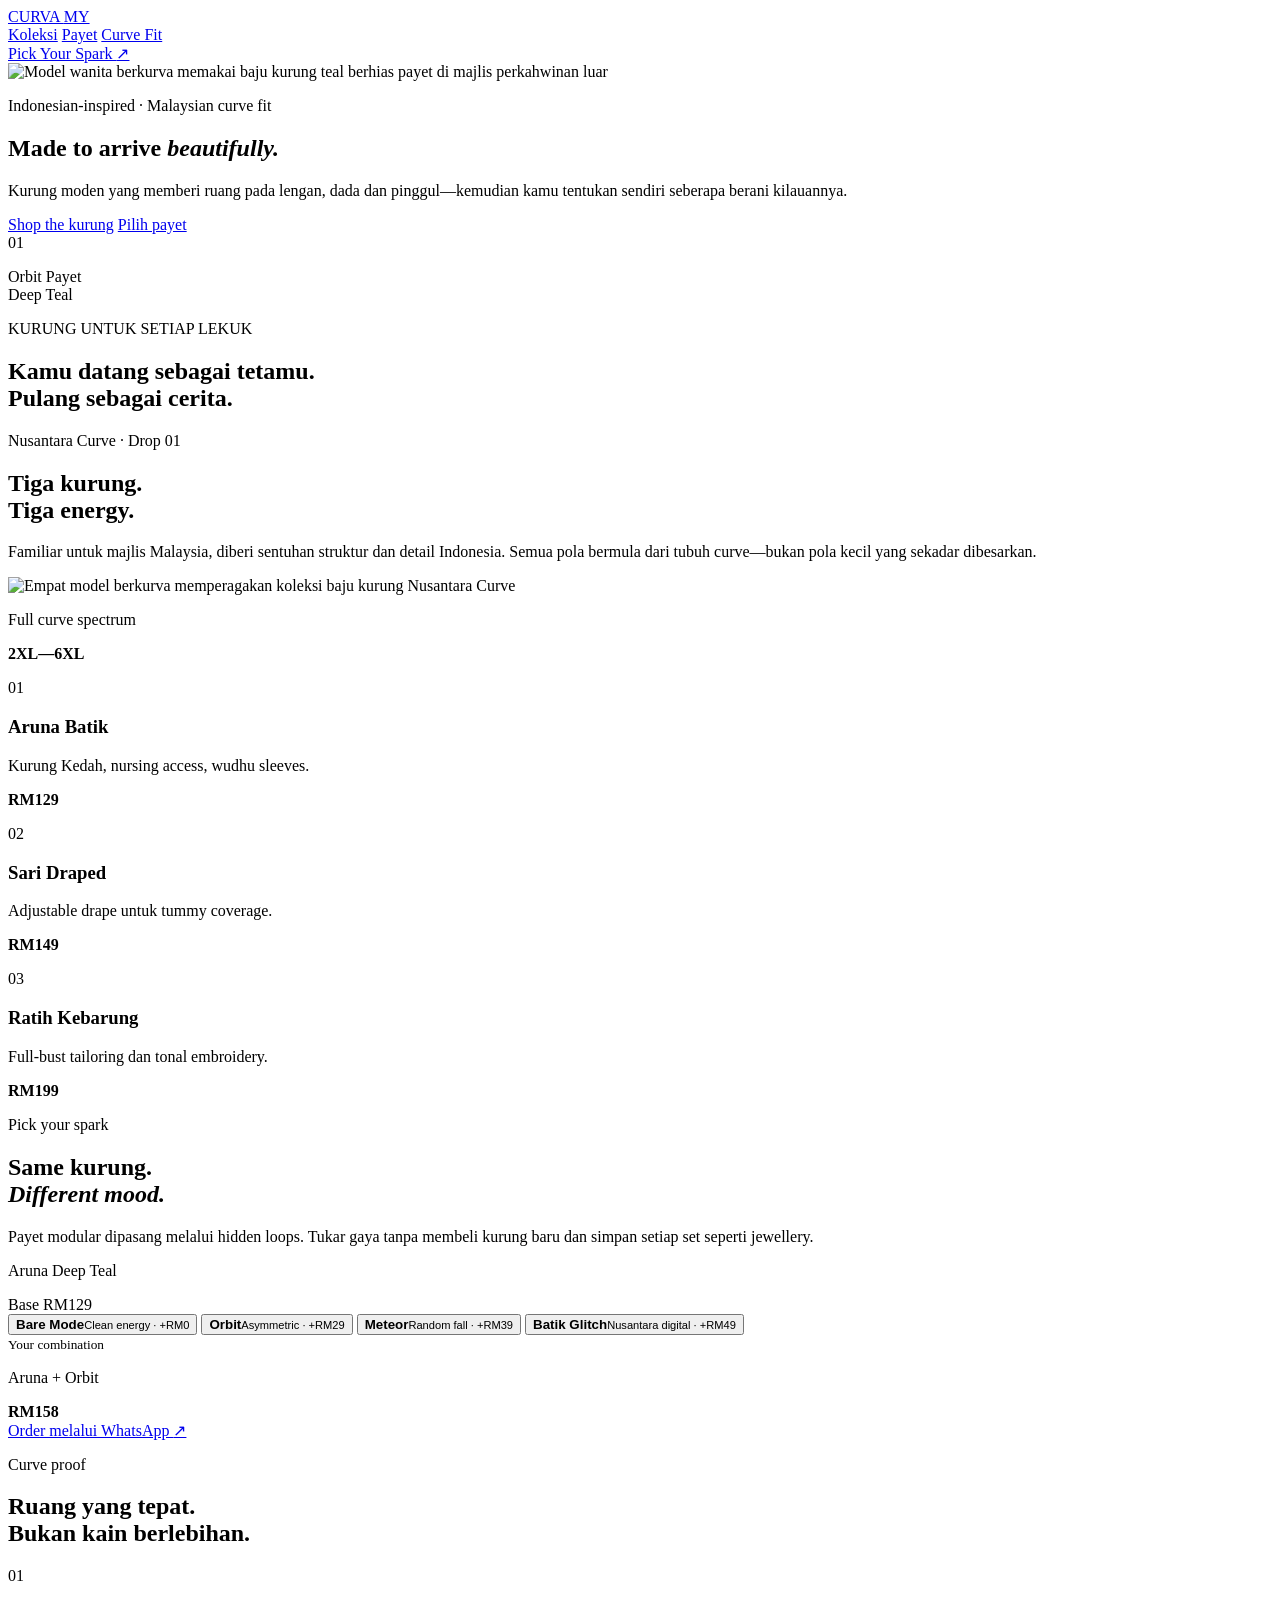
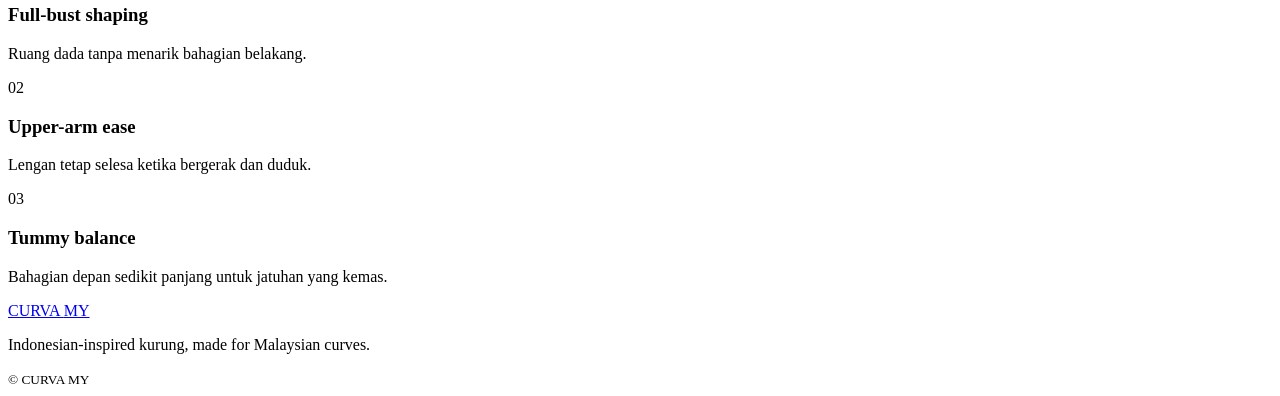
==== index.html @ 9d549b07 "Initialize CURVA MY storefront" ====
<!doctype html>
<html lang="ms">
  <head>
    <meta charset="UTF-8" />
    <meta name="viewport" content="width=device-width, initial-scale=1.0" />
    <meta
      name="description"
      content="CURVA MY — Indonesian-inspired baju kurung, direka khas untuk wanita berkurva Malaysia."
    />
    <title>CURVA MY — Kurung untuk setiap lekuk</title>
    <link rel="preconnect" href="https://fonts.googleapis.com" />
    <link rel="preconnect" href="https://fonts.gstatic.com" crossorigin />
    <link
      href="https://fonts.googleapis.com/css2?family=DM+Sans:wght@400;500;600;700&family=Manrope:wght@500;600;700;800&display=swap"
      rel="stylesheet"
    />
    <link rel="stylesheet" href="styles.css" />
  </head>
  <body>
    <header class="site-header">
      <a class="wordmark" href="#top" aria-label="CURVA MY home">CURVA <span>MY</span></a>
      <nav aria-label="Main navigation">
        <a href="#collection">Koleksi</a>
        <a href="#spark">Payet</a>
        <a href="#fit">Curve Fit</a>
      </nav>
      <a class="bag-link" href="#spark">Pick Your Spark <span aria-hidden="true">↗</span></a>
    </header>

    <main id="top">
      <section class="hero" aria-labelledby="hero-title">
        <img
          class="hero-image"
          src="assets/curva-wedding-hero.png"
          alt="Model wanita berkurva memakai baju kurung teal berhias payet di majlis perkahwinan luar"
        />
        <div class="hero-shade"></div>
        <div class="hero-copy">
          <p class="eyebrow">Indonesian-inspired · Malaysian curve fit</p>
          <h1 id="hero-title">Made to arrive <em>beautifully.</em></h1>
          <p class="hero-text">
            Kurung moden yang memberi ruang pada lengan, dada dan pinggul—kemudian kamu tentukan sendiri
            seberapa berani kilauannya.
          </p>
          <div class="hero-actions">
            <a class="button button-primary" href="#collection">Shop the kurung</a>
            <a class="button button-ghost" href="#spark">Pilih payet</a>
          </div>
        </div>
        <div class="hero-note" aria-hidden="true">
          <span>01</span>
          <p>Orbit Payet<br />Deep Teal</p>
        </div>
      </section>

      <section class="manifesto" aria-label="Brand statement">
        <p>KURUNG UNTUK SETIAP LEKUK</p>
        <h2>Kamu datang sebagai tetamu.<br /><span>Pulang sebagai cerita.</span></h2>
      </section>

      <section class="collection section" id="collection" aria-labelledby="collection-title">
        <div class="section-heading">
          <div>
            <p class="eyebrow dark">Nusantara Curve · Drop 01</p>
            <h2 id="collection-title">Tiga kurung.<br />Tiga energy.</h2>
          </div>
          <p>
            Familiar untuk majlis Malaysia, diberi sentuhan struktur dan detail Indonesia. Semua pola bermula
            dari tubuh curve—bukan pola kecil yang sekadar dibesarkan.
          </p>
        </div>

        <div class="product-stage">
          <img
            src="assets/nusantara-curve-lineup.png"
            alt="Empat model berkurva memperagakan koleksi baju kurung Nusantara Curve"
          />
          <div class="product-caption">
            <p>Full curve spectrum</p>
            <strong>2XL—6XL</strong>
          </div>
        </div>

        <div class="product-grid">
          <article>
            <p class="product-number">01</p>
            <h3>Aruna Batik</h3>
            <p>Kurung Kedah, nursing access, wudhu sleeves.</p>
            <strong>RM129</strong>
          </article>
          <article>
            <p class="product-number">02</p>
            <h3>Sari Draped</h3>
            <p>Adjustable drape untuk tummy coverage.</p>
            <strong>RM149</strong>
          </article>
          <article>
            <p class="product-number">03</p>
            <h3>Ratih Kebarung</h3>
            <p>Full-bust tailoring dan tonal embroidery.</p>
            <strong>RM199</strong>
          </article>
        </div>
      </section>

      <section class="spark-section" id="spark" aria-labelledby="spark-title">
        <div class="spark-intro">
          <p class="eyebrow">Pick your spark</p>
          <h2 id="spark-title">Same kurung.<br /><em>Different mood.</em></h2>
          <p>
            Payet modular dipasang melalui hidden loops. Tukar gaya tanpa membeli kurung baru dan simpan setiap
            set seperti jewellery.
          </p>
        </div>

        <div class="spark-builder">
          <div class="builder-topline">
            <p>Aruna Deep Teal</p>
            <span>Base RM129</span>
          </div>
          <div class="spark-options" role="radiogroup" aria-label="Pilih variasi payet">
            <button class="spark-option" type="button" role="radio" aria-checked="false" data-name="Bare Mode" data-price="0">
              <span class="spark-swatch bare"></span>
              <span><strong>Bare Mode</strong><small>Clean energy · +RM0</small></span>
            </button>
            <button class="spark-option selected" type="button" role="radio" aria-checked="true" data-name="Orbit" data-price="29">
              <span class="spark-swatch orbit"></span>
              <span><strong>Orbit</strong><small>Asymmetric · +RM29</small></span>
            </button>
            <button class="spark-option" type="button" role="radio" aria-checked="false" data-name="Meteor" data-price="39">
              <span class="spark-swatch meteor"></span>
              <span><strong>Meteor</strong><small>Random fall · +RM39</small></span>
            </button>
            <button class="spark-option" type="button" role="radio" aria-checked="false" data-name="Batik Glitch" data-price="49">
              <span class="spark-swatch glitch"></span>
              <span><strong>Batik Glitch</strong><small>Nusantara digital · +RM49</small></span>
            </button>
          </div>
          <div class="builder-total" aria-live="polite">
            <div>
              <small>Your combination</small>
              <p>Aruna + <span id="selected-spark">Orbit</span></p>
            </div>
            <strong id="total-price">RM158</strong>
          </div>
          <a class="button button-coral" id="whatsapp-order" href="#" target="_blank" rel="noreferrer">
            Order melalui WhatsApp <span aria-hidden="true">↗</span>
          </a>
        </div>
      </section>

      <section class="fit-section section" id="fit" aria-labelledby="fit-title">
        <div class="fit-copy">
          <p class="eyebrow dark">Curve proof</p>
          <h2 id="fit-title">Ruang yang tepat.<br />Bukan kain berlebihan.</h2>
        </div>
        <div class="fit-points">
          <article><span>01</span><h3>Full-bust shaping</h3><p>Ruang dada tanpa menarik bahagian belakang.</p></article>
          <article><span>02</span><h3>Upper-arm ease</h3><p>Lengan tetap selesa ketika bergerak dan duduk.</p></article>
          <article><span>03</span><h3>Tummy balance</h3><p>Bahagian depan sedikit panjang untuk jatuhan yang kemas.</p></article>
        </div>
      </section>
    </main>

    <footer>
      <a class="wordmark footer-mark" href="#top">CURVA <span>MY</span></a>
      <p>Indonesian-inspired kurung, made for Malaysian curves.</p>
      <small>© <span id="year"></span> CURVA MY</small>
    </footer>

    <script src="script.js"></script>
  </body>
</html>
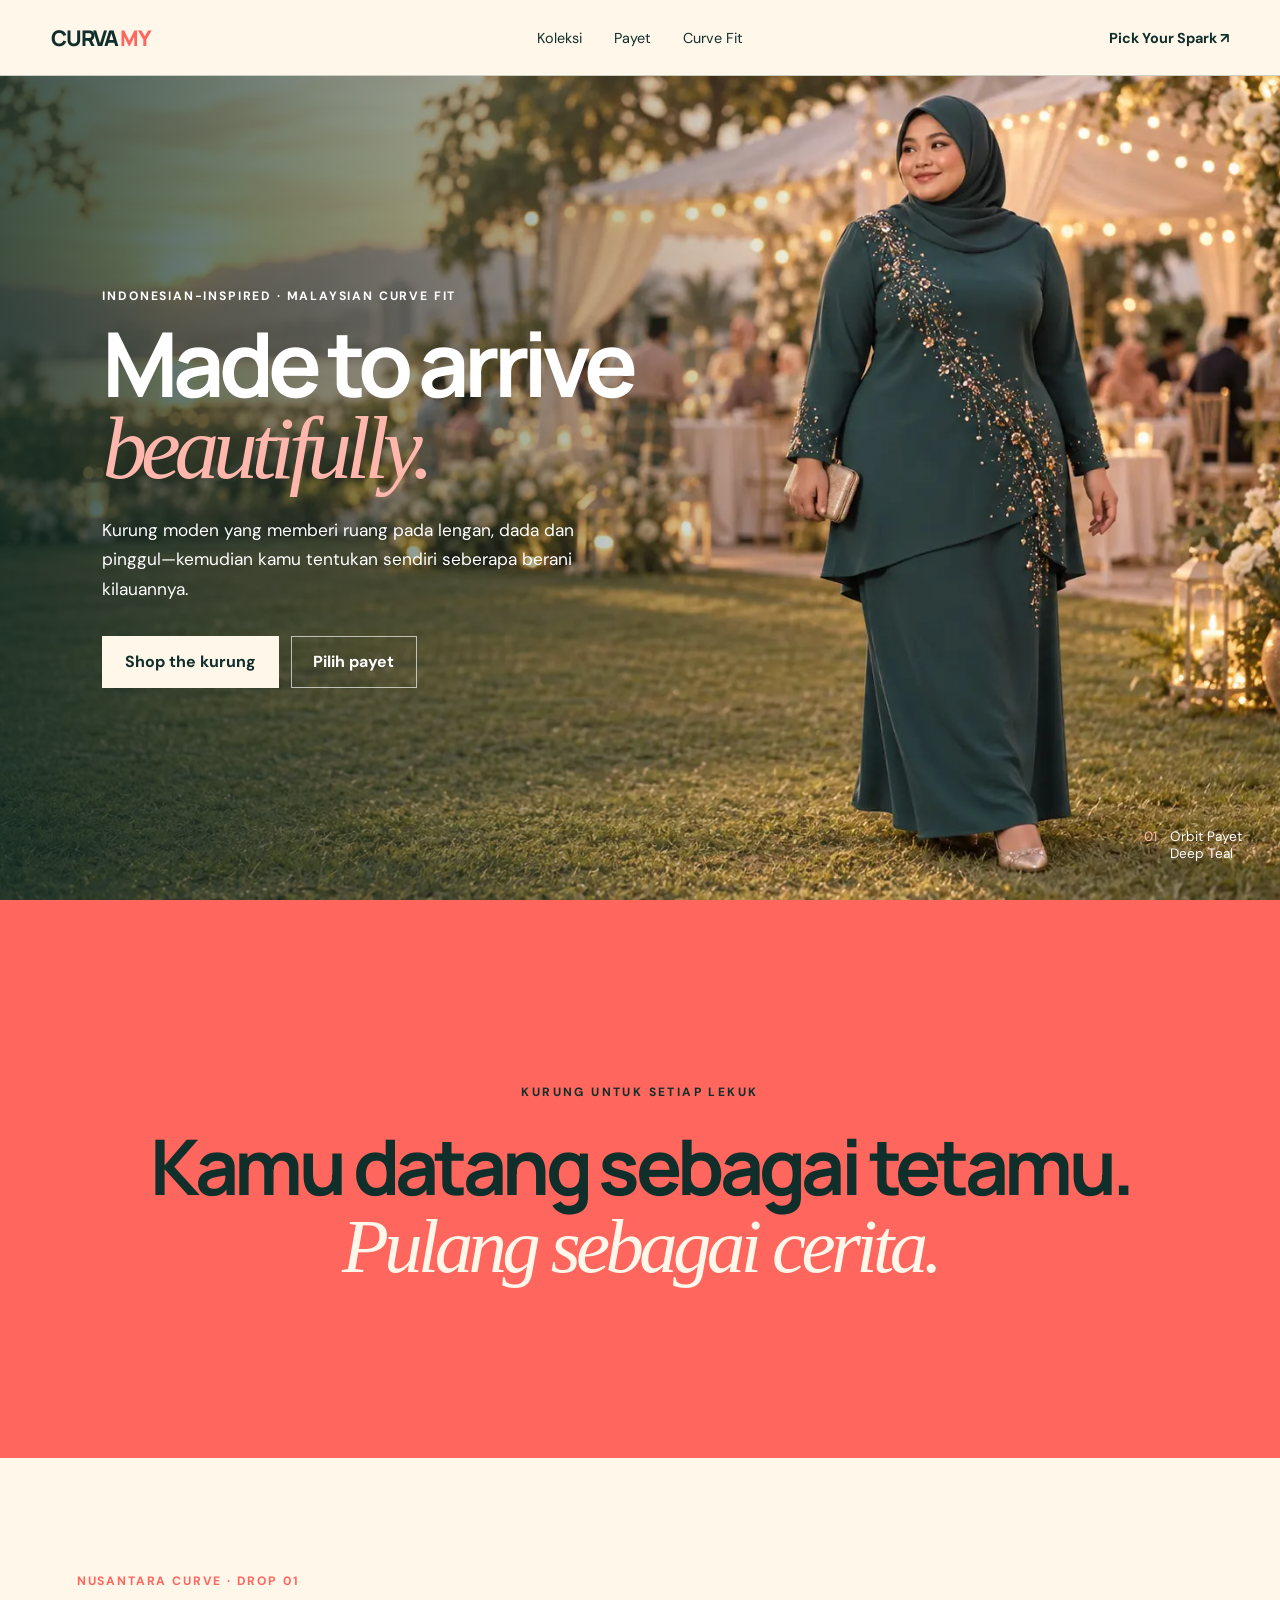
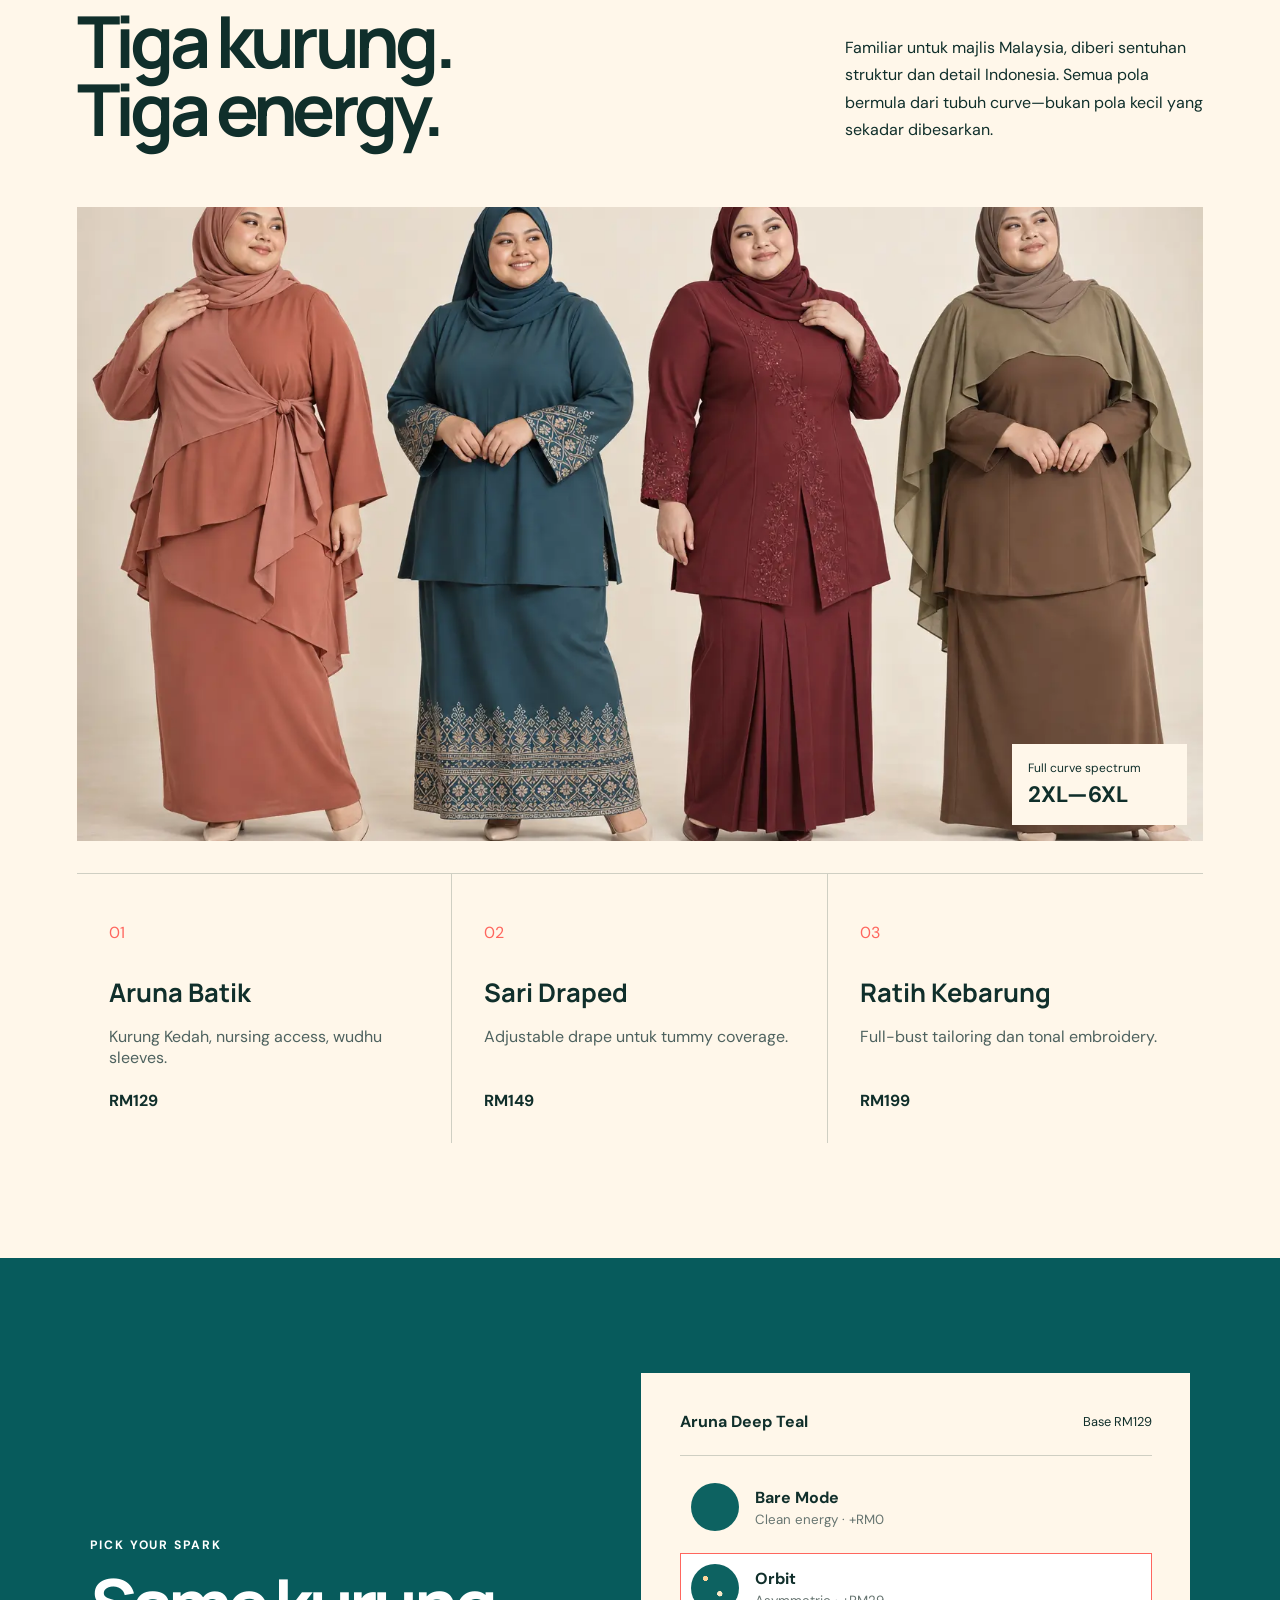
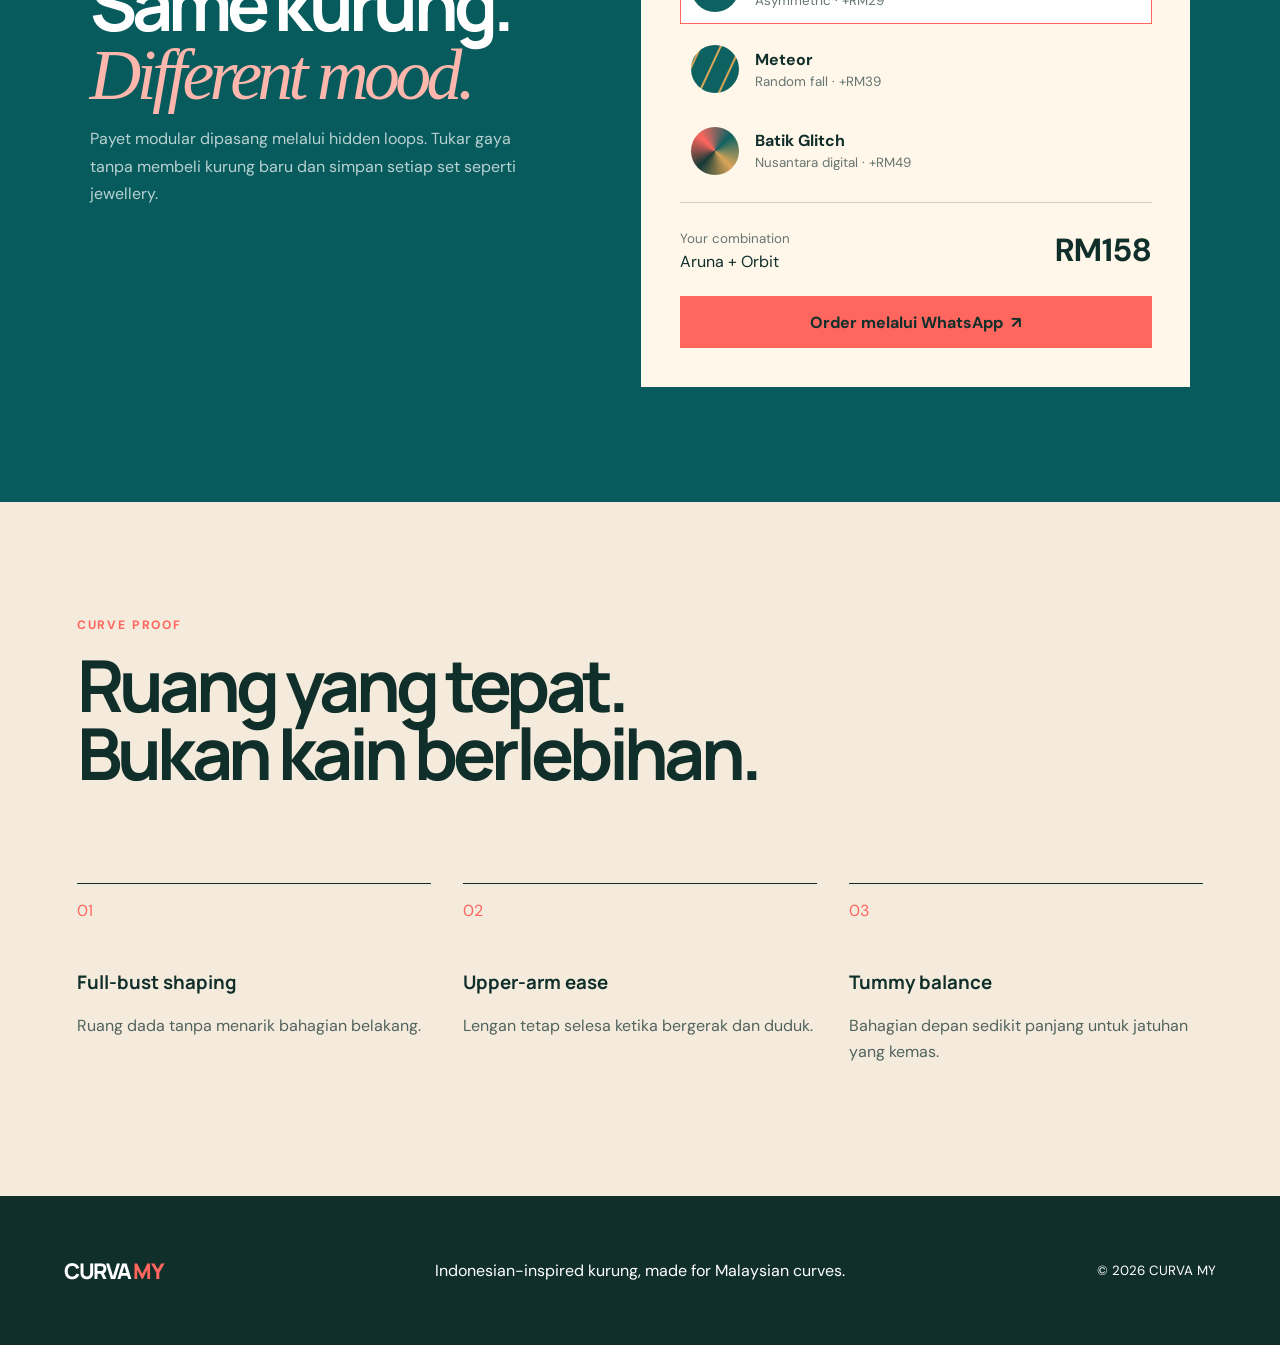
==== commit 7f33e7d0: "Publish CURVA MY wedding-inspired storefront" ====
--- a/index.html
+++ b/index.html
@@ -31,7 +31,7 @@
       <section class="hero" aria-labelledby="hero-title">
         <img
           class="hero-image"
-          src="assets/curva-wedding-hero.png"
+          src="assets/curva-wedding-hero.webp"
           alt="Model wanita berkurva memakai baju kurung teal berhias payet di majlis perkahwinan luar"
         />
         <div class="hero-shade"></div>
@@ -72,7 +72,7 @@
 
         <div class="product-stage">
           <img
-            src="assets/nusantara-curve-lineup.png"
+            src="assets/nusantara-curve-lineup.webp"
             alt="Empat model berkurva memperagakan koleksi baju kurung Nusantara Curve"
           />
           <div class="product-caption">
--- a/styles.css
+++ b/styles.css
@@ -0,0 +1,247 @@
+:root {
+  --ink: #102f2b;
+  --teal: #075b5c;
+  --coral: #ff665e;
+  --cream: #fff7ea;
+  --paper: #f5ebdc;
+  --gold: #d9a557;
+  --line: rgba(16, 47, 43, 0.2);
+}
+
+* { box-sizing: border-box; }
+html { scroll-behavior: smooth; }
+body {
+  margin: 0;
+  color: var(--ink);
+  background: var(--cream);
+  font-family: "DM Sans", sans-serif;
+  font-size: 16px;
+}
+a { color: inherit; text-decoration: none; }
+button { font: inherit; }
+
+.site-header {
+  height: 76px;
+  display: grid;
+  grid-template-columns: 1fr auto 1fr;
+  align-items: center;
+  padding: 0 4vw;
+  background: var(--cream);
+  border-bottom: 1px solid var(--line);
+  position: relative;
+  z-index: 10;
+}
+.wordmark {
+  font-family: "Manrope", sans-serif;
+  font-size: 1.35rem;
+  font-weight: 800;
+  letter-spacing: -0.06em;
+}
+.wordmark span { color: var(--coral); }
+nav { display: flex; gap: 2rem; font-size: .9rem; }
+nav a:hover { color: var(--coral); }
+.bag-link { justify-self: end; font-size: .9rem; font-weight: 700; }
+
+.hero {
+  min-height: calc(100svh - 76px);
+  position: relative;
+  display: grid;
+  align-items: center;
+  overflow: hidden;
+  color: white;
+  background: #815d40;
+}
+.hero-image, .hero-shade { position: absolute; inset: 0; width: 100%; height: 100%; }
+.hero-image { object-fit: cover; object-position: center; }
+.hero-shade {
+  background: linear-gradient(90deg, rgba(10, 40, 36, .78) 0%, rgba(10, 40, 36, .38) 38%, transparent 67%);
+}
+.hero-copy { position: relative; width: min(590px, 86vw); margin-left: 8vw; z-index: 2; }
+.eyebrow {
+  margin: 0 0 1.1rem;
+  font-size: .76rem;
+  font-weight: 700;
+  letter-spacing: .15em;
+  text-transform: uppercase;
+}
+.eyebrow.dark { color: var(--coral); }
+h1, h2, h3 { font-family: "Manrope", sans-serif; }
+h1 {
+  max-width: 650px;
+  margin: 0;
+  font-size: clamp(3.5rem, 7vw, 7rem);
+  line-height: .91;
+  letter-spacing: -.07em;
+}
+h1 em, .spark-intro em { color: #ffb6ac; font-family: Georgia, serif; font-weight: 400; }
+.hero-text { max-width: 510px; margin: 1.7rem 0 2rem; font-size: 1.08rem; line-height: 1.7; }
+.hero-actions { display: flex; flex-wrap: wrap; gap: .75rem; }
+.button {
+  min-height: 52px;
+  display: inline-flex;
+  align-items: center;
+  justify-content: center;
+  gap: .5rem;
+  padding: .85rem 1.35rem;
+  border: 1px solid transparent;
+  font-weight: 700;
+  transition: transform .2s ease, background .2s ease;
+}
+.button:hover { transform: translateY(-2px); }
+.button-primary { color: var(--ink); background: var(--cream); }
+.button-ghost { color: white; border-color: rgba(255,255,255,.65); }
+.hero-note {
+  position: absolute;
+  right: 3vw;
+  bottom: 3vw;
+  display: flex;
+  gap: .8rem;
+  align-items: flex-start;
+  z-index: 2;
+  font-size: .85rem;
+}
+.hero-note span { color: #ffb6ac; }
+.hero-note p { margin: 0; }
+
+.manifesto {
+  min-height: 62vh;
+  display: grid;
+  place-content: center;
+  padding: 8vw;
+  text-align: center;
+  background: var(--coral);
+}
+.manifesto p { font-size: .75rem; font-weight: 700; letter-spacing: .2em; }
+.manifesto h2 {
+  margin: 1rem 0 0;
+  font-size: clamp(2.5rem, 6vw, 6rem);
+  line-height: 1;
+  letter-spacing: -.06em;
+}
+.manifesto h2 span { color: var(--cream); font-family: Georgia, serif; font-style: italic; font-weight: 400; }
+
+.section { padding: 9vw 6vw; }
+.section-heading {
+  display: grid;
+  grid-template-columns: 1.3fr .7fr;
+  gap: 8vw;
+  align-items: end;
+  margin-bottom: 4rem;
+}
+.section-heading h2, .fit-copy h2, .spark-intro h2 {
+  margin: 0;
+  font-size: clamp(2.6rem, 5.6vw, 5.5rem);
+  line-height: .95;
+  letter-spacing: -.065em;
+}
+.section-heading > p { margin: 0; line-height: 1.7; }
+.product-stage { position: relative; overflow: hidden; background: var(--paper); }
+.product-stage img { display: block; width: 100%; aspect-ratio: 16 / 9; object-fit: cover; }
+.product-caption {
+  position: absolute;
+  right: 1rem;
+  bottom: 1rem;
+  min-width: 175px;
+  padding: 1rem;
+  background: var(--cream);
+}
+.product-caption p { margin: 0 0 .2rem; font-size: .75rem; }
+.product-caption strong { font-size: 1.4rem; }
+.product-grid { display: grid; grid-template-columns: repeat(3, 1fr); border-top: 1px solid var(--line); margin-top: 2rem; }
+.product-grid article { padding: 2rem; border-right: 1px solid var(--line); }
+.product-grid article:last-child { border-right: 0; }
+.product-number { color: var(--coral); }
+.product-grid h3 { margin: 2rem 0 .4rem; font-size: 1.6rem; }
+.product-grid article > p:not(.product-number) { min-height: 3rem; color: #4e625f; }
+
+.spark-section {
+  display: grid;
+  grid-template-columns: .9fr 1.1fr;
+  gap: 8vw;
+  padding: 9vw 7vw;
+  color: white;
+  background: var(--teal);
+}
+.spark-intro { align-self: center; }
+.spark-intro > p:last-child { max-width: 460px; line-height: 1.7; color: rgba(255,255,255,.72); }
+.spark-builder { padding: clamp(1.2rem, 3vw, 2.5rem); color: var(--ink); background: var(--cream); }
+.builder-topline, .builder-total { display: flex; justify-content: space-between; align-items: center; gap: 1rem; }
+.builder-topline { padding-bottom: 1.4rem; border-bottom: 1px solid var(--line); }
+.builder-topline p { margin: 0; font-weight: 700; }
+.builder-topline span { font-size: .8rem; }
+.spark-options { display: grid; gap: .65rem; padding: 1rem 0; }
+.spark-option {
+  display: grid;
+  grid-template-columns: 48px 1fr;
+  gap: 1rem;
+  align-items: center;
+  width: 100%;
+  padding: .65rem;
+  text-align: left;
+  color: var(--ink);
+  background: transparent;
+  border: 1px solid transparent;
+  cursor: pointer;
+}
+.spark-option:hover, .spark-option.selected { border-color: var(--coral); background: white; }
+.spark-option small { display: block; margin-top: .18rem; color: #677571; }
+.spark-swatch { width: 48px; aspect-ratio: 1; display: block; border-radius: 50%; background-color: #0d6261; }
+.spark-swatch.bare { background: #0d6261; }
+.spark-swatch.orbit { background: radial-gradient(circle at 30% 30%, #ffd49a 0 5%, transparent 6%), radial-gradient(circle at 60% 62%, #f8e8c7 0 6%, transparent 7%), #0d6261; }
+.spark-swatch.meteor { background: repeating-linear-gradient(115deg, #0d6261 0 8px, #d9a557 9px 10px, #0d6261 11px 18px); }
+.spark-swatch.glitch { background: conic-gradient(from 45deg, #0d6261, #d9a557, #153a36, #ff665e, #0d6261); }
+.builder-total { padding: 1.5rem 0; border-top: 1px solid var(--line); }
+.builder-total small { color: #677571; }
+.builder-total p { margin: .2rem 0 0; }
+.builder-total > strong { font-size: 2rem; }
+.button-coral { width: 100%; color: var(--ink); background: var(--coral); }
+
+.fit-section { background: var(--paper); }
+.fit-copy { max-width: 820px; }
+.fit-points { display: grid; grid-template-columns: repeat(3, 1fr); gap: 2rem; margin-top: 6rem; }
+.fit-points article { padding-top: 1rem; border-top: 1px solid var(--ink); }
+.fit-points span { color: var(--coral); }
+.fit-points h3 { margin-top: 3rem; }
+.fit-points p { color: #52635f; line-height: 1.6; }
+
+footer {
+  display: grid;
+  grid-template-columns: 1fr auto 1fr;
+  align-items: center;
+  gap: 2rem;
+  padding: 3rem 5vw;
+  color: white;
+  background: var(--ink);
+}
+footer p { text-align: center; }
+footer small { justify-self: end; }
+.footer-mark { color: white; }
+
+@media (max-width: 800px) {
+  .site-header { grid-template-columns: 1fr auto; height: 68px; }
+  nav { display: none; }
+  .bag-link { font-size: .78rem; }
+  .hero { min-height: 88svh; align-items: end; padding-bottom: 3rem; }
+  .hero-image { object-position: 65% center; }
+  .hero-shade { background: linear-gradient(0deg, rgba(10,40,36,.9) 0%, rgba(10,40,36,.3) 62%, transparent); }
+  .hero-copy { width: auto; margin: 0 7vw; }
+  h1 { font-size: clamp(3rem, 15vw, 5rem); }
+  .hero-text { font-size: 1rem; }
+  .hero-note { display: none; }
+  .section, .spark-section { padding: 5.5rem 6vw; }
+  .section-heading, .spark-section { grid-template-columns: 1fr; }
+  .section-heading { gap: 2rem; }
+  .product-stage img { aspect-ratio: 4 / 5; object-position: center; }
+  .product-grid, .fit-points { grid-template-columns: 1fr; }
+  .product-grid article { border-right: 0; border-bottom: 1px solid var(--line); padding-inline: .3rem; }
+  .spark-section { gap: 3rem; }
+  .fit-points { margin-top: 3rem; }
+  footer { grid-template-columns: 1fr; text-align: center; }
+  footer p { margin: 0; }
+  footer small { justify-self: center; }
+}
+
+@media (prefers-reduced-motion: reduce) {
+  html { scroll-behavior: auto; }
+  .button { transition: none; }
+}
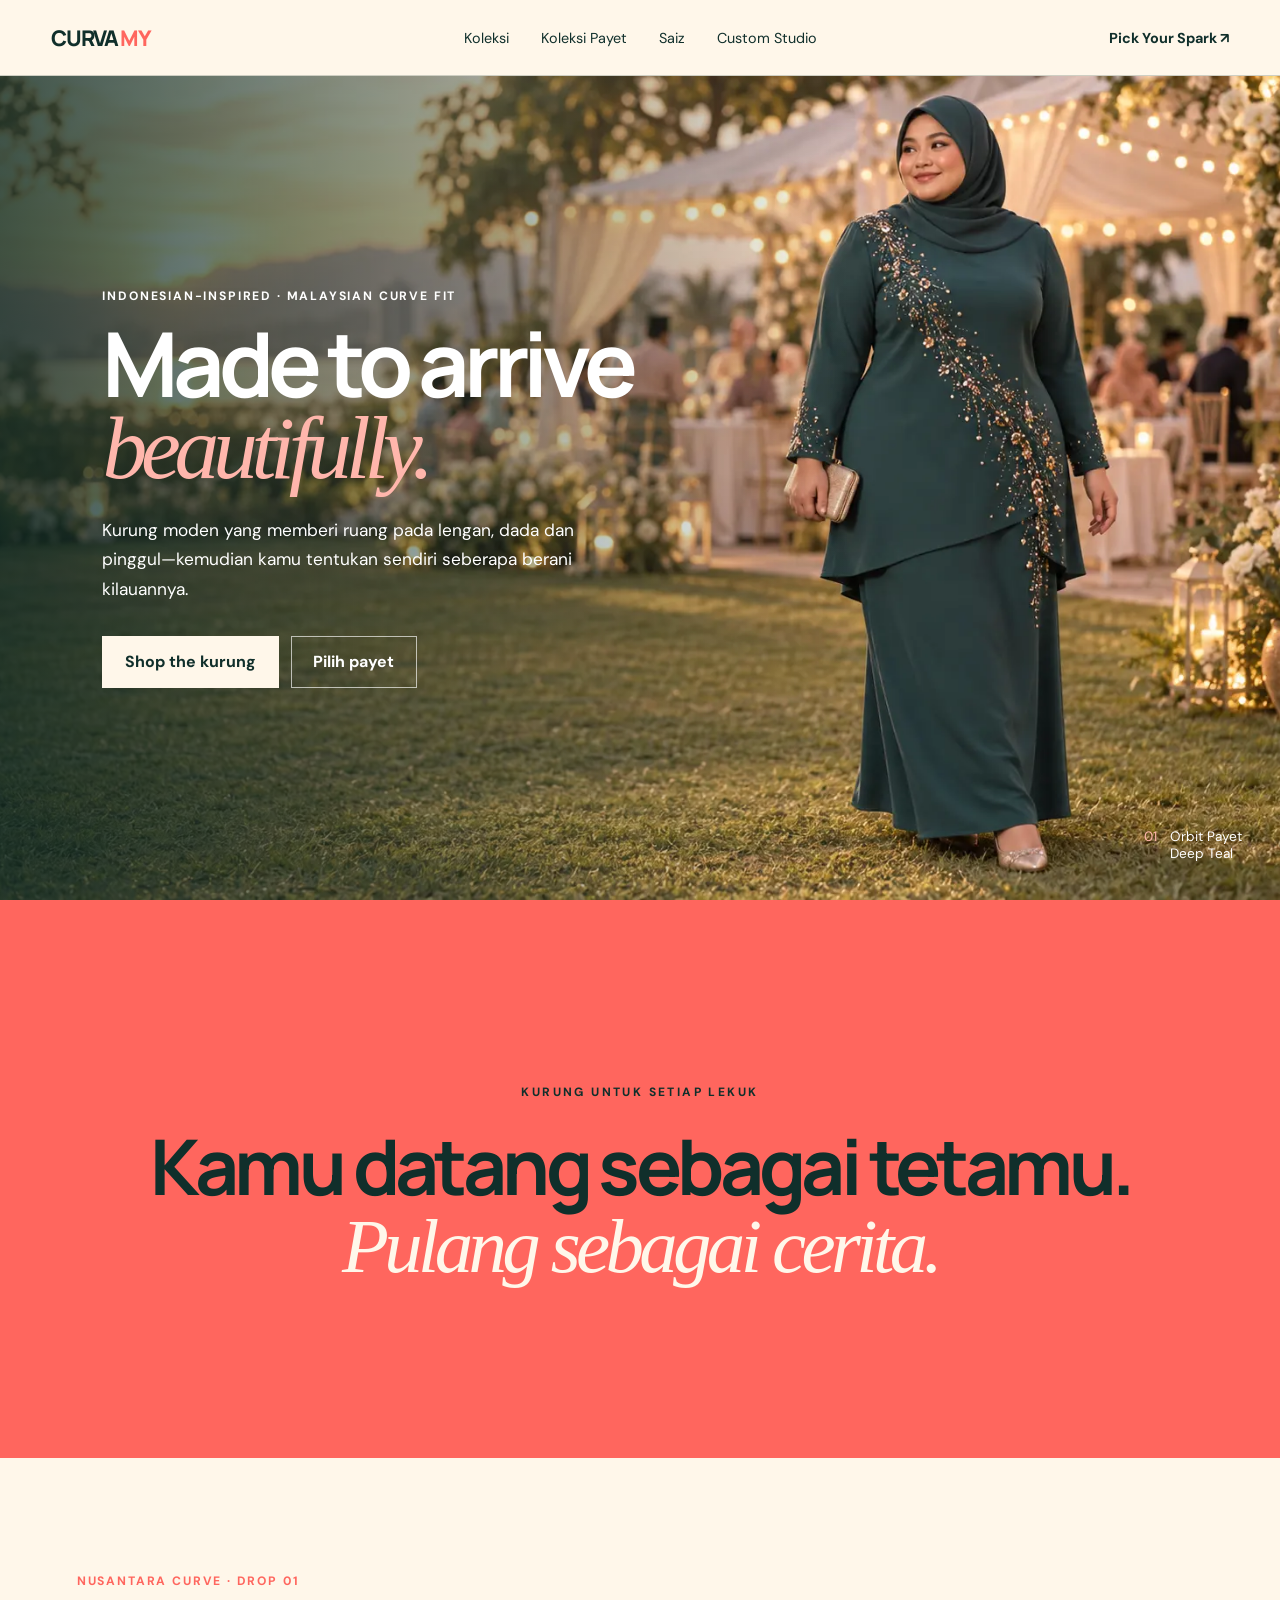
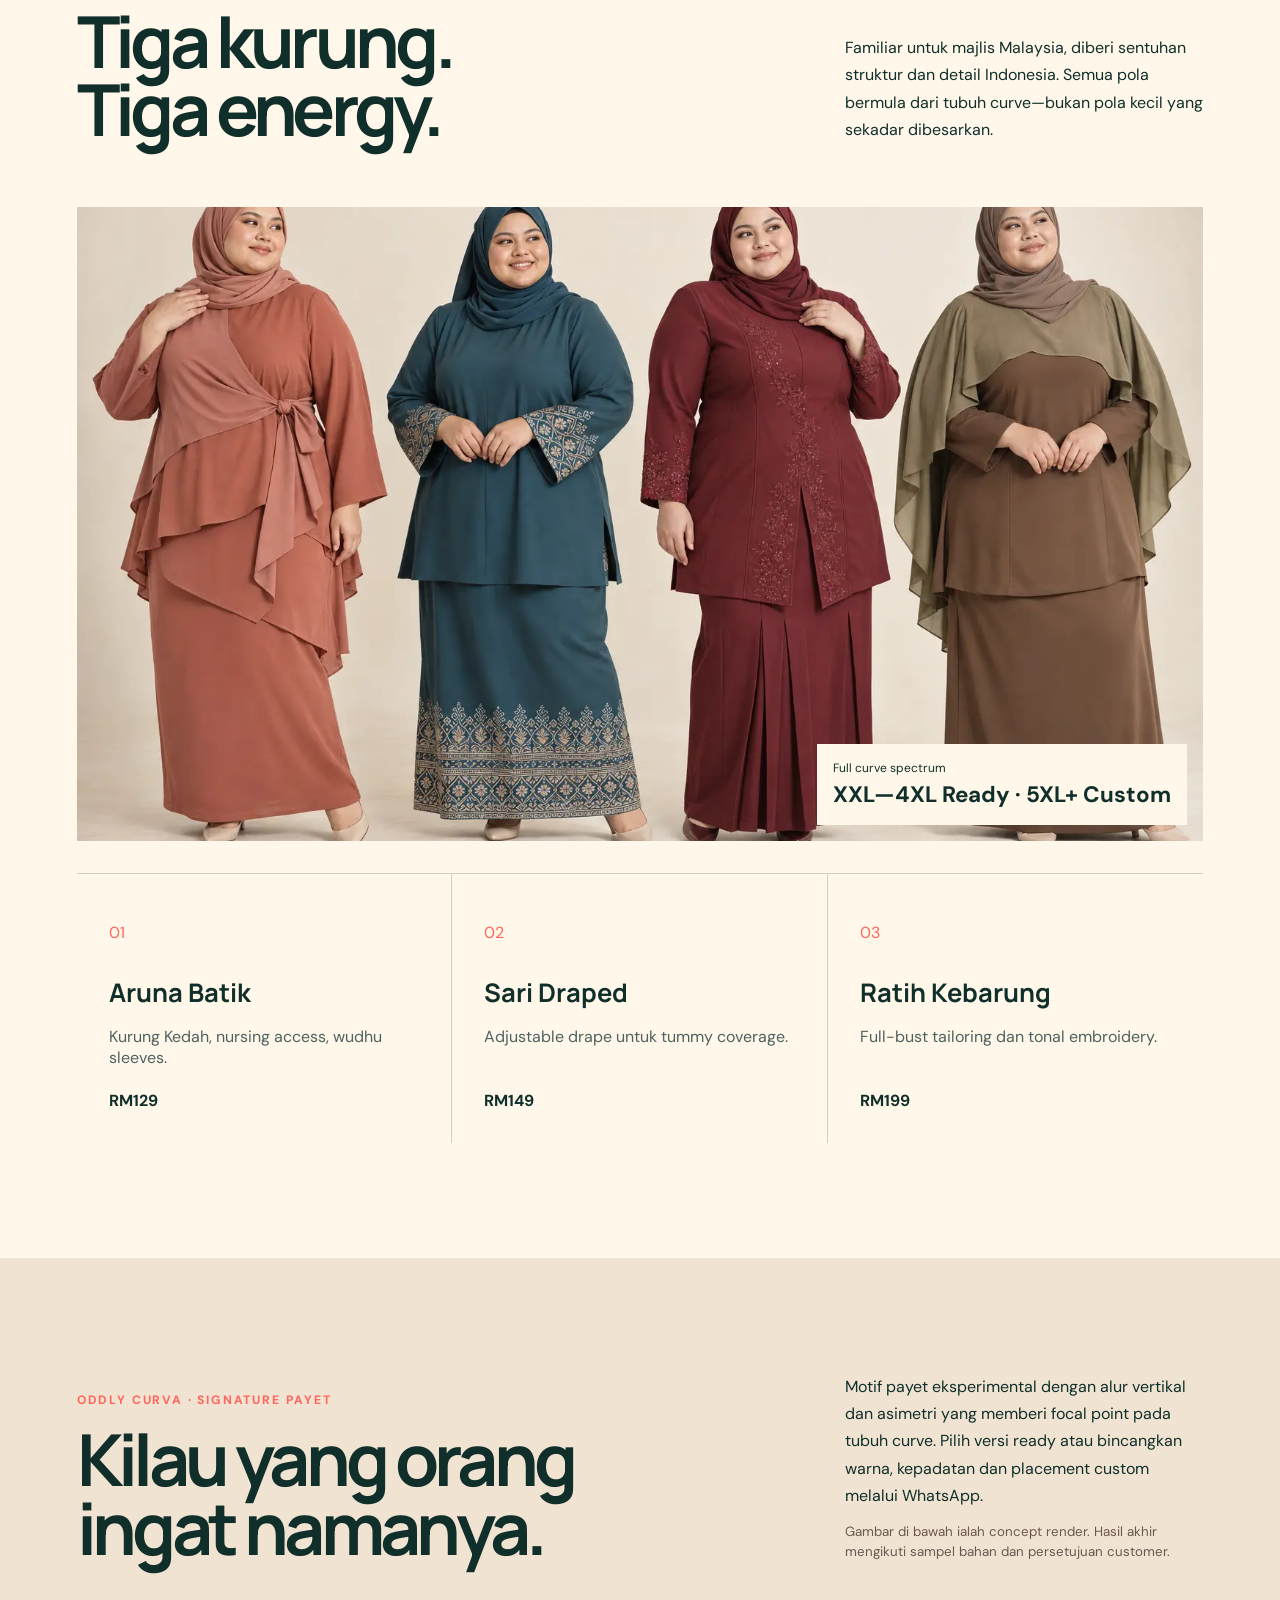
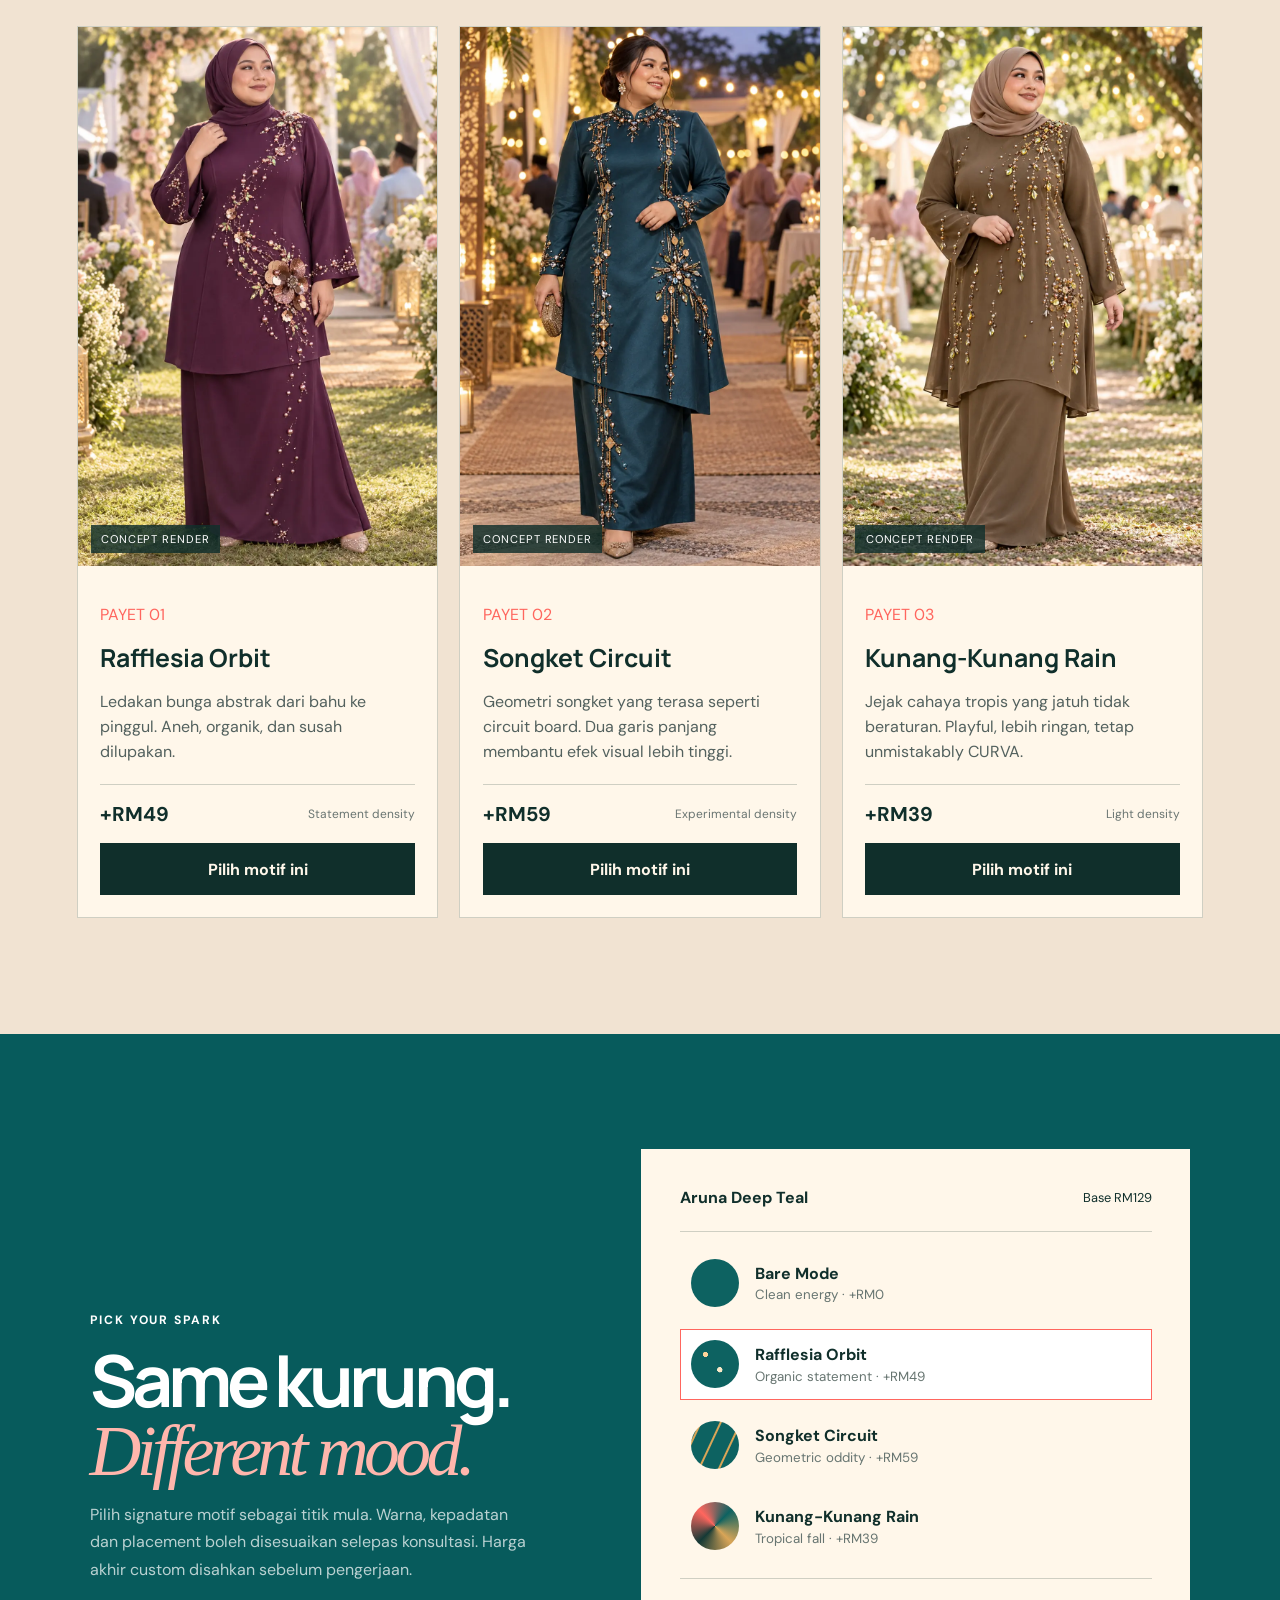
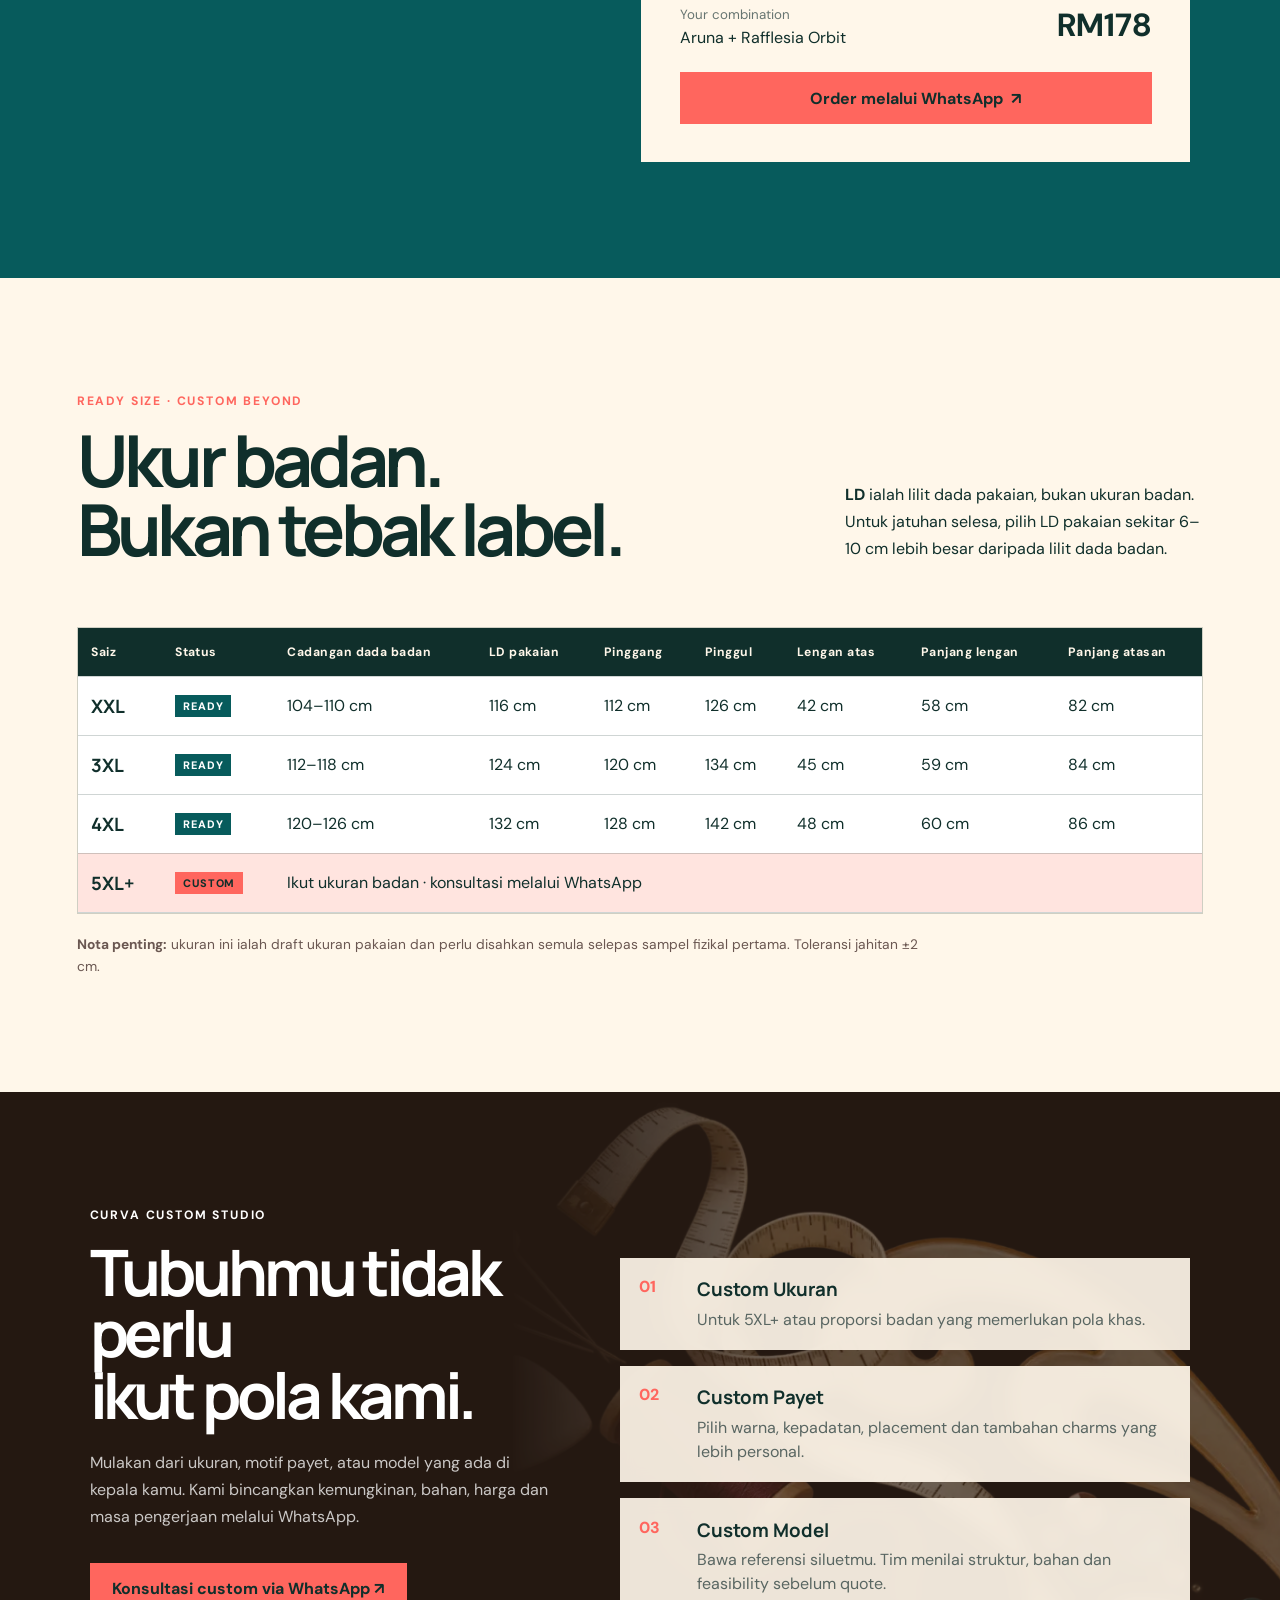
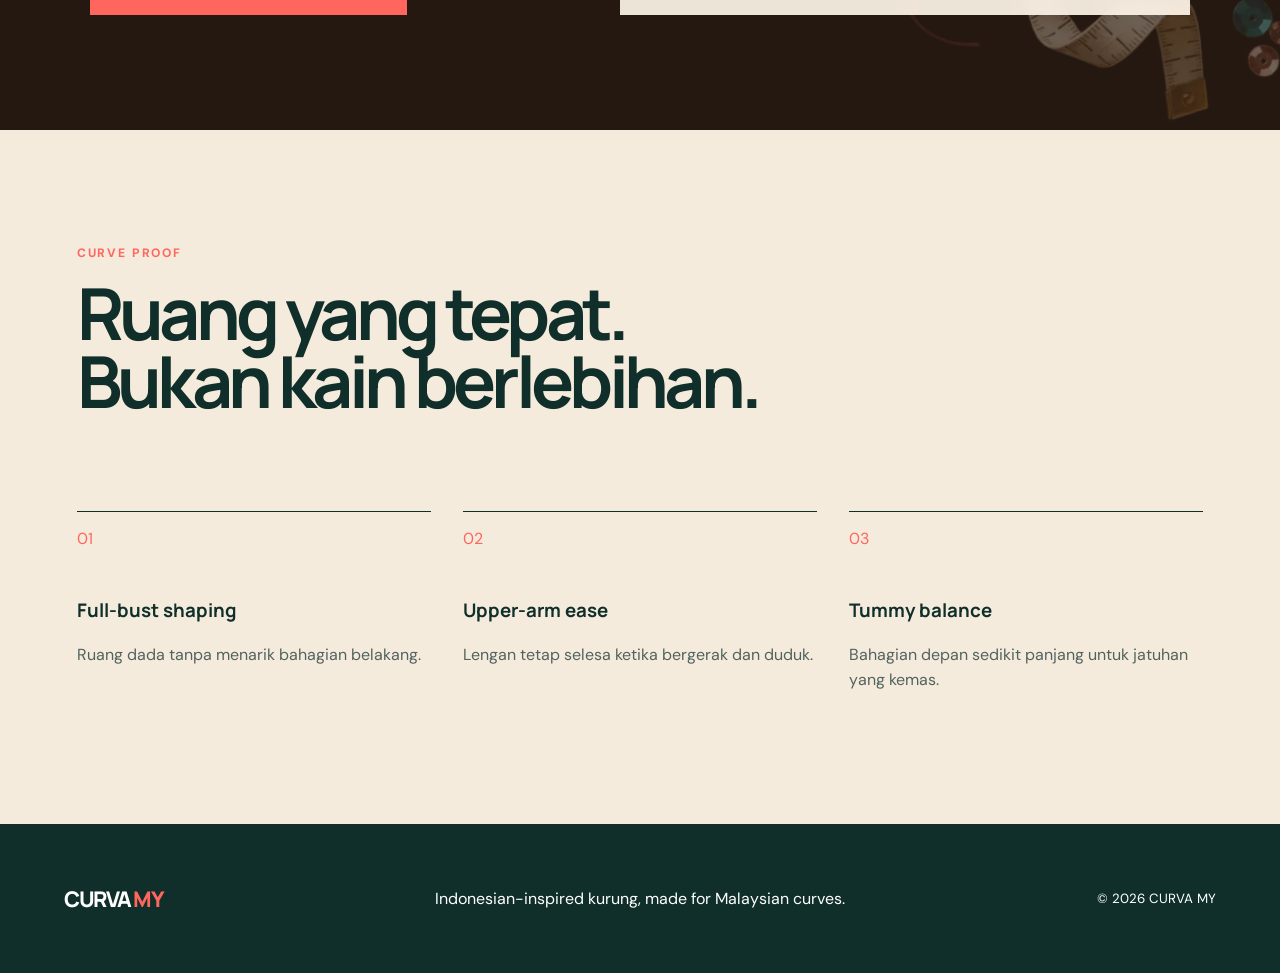
==== commit a87440a1: "Add signature payet collection and custom sizing" ====
--- a/index.html
+++ b/index.html
@@ -21,8 +21,9 @@
       <a class="wordmark" href="#top" aria-label="CURVA MY home">CURVA <span>MY</span></a>
       <nav aria-label="Main navigation">
         <a href="#collection">Koleksi</a>
-        <a href="#spark">Payet</a>
-        <a href="#fit">Curve Fit</a>
+        <a href="#payet-collection">Koleksi Payet</a>
+        <a href="#size-guide">Saiz</a>
+        <a href="#custom">Custom Studio</a>
       </nav>
       <a class="bag-link" href="#spark">Pick Your Spark <span aria-hidden="true">↗</span></a>
     </header>
@@ -77,7 +78,7 @@
           />
           <div class="product-caption">
             <p>Full curve spectrum</p>
-            <strong>2XL—6XL</strong>
+            <strong>XXL—4XL Ready · 5XL+ Custom</strong>
           </div>
         </div>
 
@@ -103,13 +104,73 @@
         </div>
       </section>
 
+      <section class="payet-collection section" id="payet-collection" aria-labelledby="payet-title">
+        <div class="section-heading payet-heading">
+          <div>
+            <p class="eyebrow dark">Oddly CURVA · Signature Payet</p>
+            <h2 id="payet-title">Kilau yang orang<br />ingat namanya.</h2>
+          </div>
+          <div>
+            <p>
+              Motif payet eksperimental dengan alur vertikal dan asimetri yang memberi focal point pada tubuh
+              curve. Pilih versi ready atau bincangkan warna, kepadatan dan placement custom melalui WhatsApp.
+            </p>
+            <small class="concept-note">Gambar di bawah ialah concept render. Hasil akhir mengikuti sampel bahan dan persetujuan customer.</small>
+          </div>
+        </div>
+
+        <div class="payet-grid">
+          <article class="payet-card">
+            <div class="payet-image-wrap">
+              <img src="assets/payet-rafflesia-orbit.webp" alt="Konsep baju kurung plus size ungu dengan payet Rafflesia Orbit asimetris" loading="lazy" />
+              <span class="render-label">Concept render</span>
+            </div>
+            <div class="payet-card-copy">
+              <p class="product-number">PAYET 01</p>
+              <h3>Rafflesia Orbit</h3>
+              <p>Ledakan bunga abstrak dari bahu ke pinggul. Aneh, organik, dan susah dilupakan.</p>
+              <div class="payet-meta"><strong>+RM49</strong><span>Statement density</span></div>
+              <button class="button product-pick" type="button" data-pick="Rafflesia Orbit" data-price="49">Pilih motif ini</button>
+            </div>
+          </article>
+
+          <article class="payet-card">
+            <div class="payet-image-wrap">
+              <img src="assets/payet-songket-circuit.webp" alt="Konsep baju kurung plus size teal dengan payet geometrik Songket Circuit" loading="lazy" />
+              <span class="render-label">Concept render</span>
+            </div>
+            <div class="payet-card-copy">
+              <p class="product-number">PAYET 02</p>
+              <h3>Songket Circuit</h3>
+              <p>Geometri songket yang terasa seperti circuit board. Dua garis panjang membantu efek visual lebih tinggi.</p>
+              <div class="payet-meta"><strong>+RM59</strong><span>Experimental density</span></div>
+              <button class="button product-pick" type="button" data-pick="Songket Circuit" data-price="59">Pilih motif ini</button>
+            </div>
+          </article>
+
+          <article class="payet-card">
+            <div class="payet-image-wrap">
+              <img src="assets/payet-kunang-rain.webp" alt="Konsep baju kurung plus size coklat dengan payet Kunang-Kunang Rain vertikal" loading="lazy" />
+              <span class="render-label">Concept render</span>
+            </div>
+            <div class="payet-card-copy">
+              <p class="product-number">PAYET 03</p>
+              <h3>Kunang-Kunang Rain</h3>
+              <p>Jejak cahaya tropis yang jatuh tidak beraturan. Playful, lebih ringan, tetap unmistakably CURVA.</p>
+              <div class="payet-meta"><strong>+RM39</strong><span>Light density</span></div>
+              <button class="button product-pick" type="button" data-pick="Kunang-Kunang Rain" data-price="39">Pilih motif ini</button>
+            </div>
+          </article>
+        </div>
+      </section>
+
       <section class="spark-section" id="spark" aria-labelledby="spark-title">
         <div class="spark-intro">
           <p class="eyebrow">Pick your spark</p>
           <h2 id="spark-title">Same kurung.<br /><em>Different mood.</em></h2>
           <p>
-            Payet modular dipasang melalui hidden loops. Tukar gaya tanpa membeli kurung baru dan simpan setiap
-            set seperti jewellery.
+            Pilih signature motif sebagai titik mula. Warna, kepadatan dan placement boleh disesuaikan selepas
+            konsultasi. Harga akhir custom disahkan sebelum pengerjaan.
           </p>
         </div>
 
@@ -123,29 +184,72 @@
               <span class="spark-swatch bare"></span>
               <span><strong>Bare Mode</strong><small>Clean energy · +RM0</small></span>
             </button>
-            <button class="spark-option selected" type="button" role="radio" aria-checked="true" data-name="Orbit" data-price="29">
+            <button class="spark-option selected" type="button" role="radio" aria-checked="true" data-name="Rafflesia Orbit" data-price="49">
               <span class="spark-swatch orbit"></span>
-              <span><strong>Orbit</strong><small>Asymmetric · +RM29</small></span>
-            </button>
-            <button class="spark-option" type="button" role="radio" aria-checked="false" data-name="Meteor" data-price="39">
+              <span><strong>Rafflesia Orbit</strong><small>Organic statement · +RM49</small></span>
+            </button>
+            <button class="spark-option" type="button" role="radio" aria-checked="false" data-name="Songket Circuit" data-price="59">
               <span class="spark-swatch meteor"></span>
-              <span><strong>Meteor</strong><small>Random fall · +RM39</small></span>
-            </button>
-            <button class="spark-option" type="button" role="radio" aria-checked="false" data-name="Batik Glitch" data-price="49">
+              <span><strong>Songket Circuit</strong><small>Geometric oddity · +RM59</small></span>
+            </button>
+            <button class="spark-option" type="button" role="radio" aria-checked="false" data-name="Kunang-Kunang Rain" data-price="39">
               <span class="spark-swatch glitch"></span>
-              <span><strong>Batik Glitch</strong><small>Nusantara digital · +RM49</small></span>
+              <span><strong>Kunang-Kunang Rain</strong><small>Tropical fall · +RM39</small></span>
             </button>
           </div>
           <div class="builder-total" aria-live="polite">
             <div>
               <small>Your combination</small>
-              <p>Aruna + <span id="selected-spark">Orbit</span></p>
+              <p>Aruna + <span id="selected-spark">Rafflesia Orbit</span></p>
             </div>
             <strong id="total-price">RM158</strong>
           </div>
           <a class="button button-coral" id="whatsapp-order" href="#" target="_blank" rel="noreferrer">
             Order melalui WhatsApp <span aria-hidden="true">↗</span>
           </a>
+        </div>
+      </section>
+
+      <section class="size-section section" id="size-guide" aria-labelledby="size-title">
+        <div class="section-heading">
+          <div>
+            <p class="eyebrow dark">Ready size · Custom beyond</p>
+            <h2 id="size-title">Ukur badan.<br />Bukan tebak label.</h2>
+          </div>
+          <p>
+            <strong>LD</strong> ialah lilit dada pakaian, bukan ukuran badan. Untuk jatuhan selesa, pilih LD pakaian
+            sekitar 6–10 cm lebih besar daripada lilit dada badan.
+          </p>
+        </div>
+
+        <div class="size-table-wrap">
+          <table>
+            <thead>
+              <tr><th>Saiz</th><th>Status</th><th>Cadangan dada badan</th><th>LD pakaian</th><th>Pinggang</th><th>Pinggul</th><th>Lengan atas</th><th>Panjang lengan</th><th>Panjang atasan</th></tr>
+            </thead>
+            <tbody>
+              <tr><th>XXL</th><td><span class="status-ready">Ready</span></td><td>104–110 cm</td><td>116 cm</td><td>112 cm</td><td>126 cm</td><td>42 cm</td><td>58 cm</td><td>82 cm</td></tr>
+              <tr><th>3XL</th><td><span class="status-ready">Ready</span></td><td>112–118 cm</td><td>124 cm</td><td>120 cm</td><td>134 cm</td><td>45 cm</td><td>59 cm</td><td>84 cm</td></tr>
+              <tr><th>4XL</th><td><span class="status-ready">Ready</span></td><td>120–126 cm</td><td>132 cm</td><td>128 cm</td><td>142 cm</td><td>48 cm</td><td>60 cm</td><td>86 cm</td></tr>
+              <tr class="custom-row"><th>5XL+</th><td><span class="status-custom">Custom</span></td><td colspan="7">Ikut ukuran badan · konsultasi melalui WhatsApp</td></tr>
+            </tbody>
+          </table>
+        </div>
+        <p class="measurement-note"><strong>Nota penting:</strong> ukuran ini ialah draft ukuran pakaian dan perlu disahkan semula selepas sampel fizikal pertama. Toleransi jahitan ±2 cm.</p>
+      </section>
+
+      <section class="custom-section" id="custom" aria-labelledby="custom-title">
+        <img class="atelier-tools" src="assets/atelier-tools.webp" alt="Tali ukur, pembaris pola, benang dan payet di meja atelier" loading="lazy" />
+        <div class="custom-copy">
+          <p class="eyebrow">CURVA Custom Studio</p>
+          <h2 id="custom-title">Tubuhmu tidak perlu<br />ikut pola kami.</h2>
+          <p>Mulakan dari ukuran, motif payet, atau model yang ada di kepala kamu. Kami bincangkan kemungkinan, bahan, harga dan masa pengerjaan melalui WhatsApp.</p>
+          <a class="button button-coral wa-custom" href="#" target="_blank" rel="noreferrer">Konsultasi custom via WhatsApp ↗</a>
+        </div>
+        <div class="custom-options">
+          <article><span>01</span><h3>Custom Ukuran</h3><p>Untuk 5XL+ atau proporsi badan yang memerlukan pola khas.</p></article>
+          <article><span>02</span><h3>Custom Payet</h3><p>Pilih warna, kepadatan, placement dan tambahan charms yang lebih personal.</p></article>
+          <article><span>03</span><h3>Custom Model</h3><p>Bawa referensi siluetmu. Tim menilai struktur, bahan dan feasibility sebelum quote.</p></article>
         </div>
       </section>
 
--- a/styles.css
+++ b/styles.css
@@ -154,6 +154,23 @@
 .product-grid h3 { margin: 2rem 0 .4rem; font-size: 1.6rem; }
 .product-grid article > p:not(.product-number) { min-height: 3rem; color: #4e625f; }
 
+.payet-collection { background: #f1e3d2; }
+.payet-heading > div:last-child > p { margin: 0 0 .8rem; line-height: 1.7; }
+.concept-note { display: block; color: #6b5751; line-height: 1.5; }
+.payet-grid { display: grid; grid-template-columns: repeat(3, 1fr); gap: 1.3rem; }
+.payet-card { overflow: hidden; background: var(--cream); border: 1px solid var(--line); }
+.payet-image-wrap { position: relative; overflow: hidden; }
+.payet-image-wrap img { display: block; width: 100%; aspect-ratio: 2 / 3; object-fit: cover; transition: transform .55s ease; }
+.payet-card:hover .payet-image-wrap img { transform: scale(1.025); }
+.render-label { position: absolute; left: .8rem; bottom: .8rem; padding: .45rem .65rem; color: white; background: rgba(16,47,43,.82); font-size: .7rem; text-transform: uppercase; letter-spacing: .08em; }
+.payet-card-copy { padding: 1.4rem; }
+.payet-card h3 { margin: .7rem 0 .55rem; font-size: 1.55rem; }
+.payet-card-copy > p:not(.product-number) { min-height: 4.6rem; margin-bottom: 1.2rem; color: #53615e; line-height: 1.55; }
+.payet-meta { display: flex; justify-content: space-between; align-items: center; gap: 1rem; padding: 1rem 0; border-top: 1px solid var(--line); }
+.payet-meta strong { font-size: 1.25rem; }
+.payet-meta span { color: #6a7572; font-size: .75rem; }
+.product-pick { width: 100%; color: var(--cream); background: var(--ink); cursor: pointer; }
+
 .spark-section {
   display: grid;
   grid-template-columns: .9fr 1.1fr;
@@ -195,6 +212,30 @@
 .builder-total p { margin: .2rem 0 0; }
 .builder-total > strong { font-size: 2rem; }
 .button-coral { width: 100%; color: var(--ink); background: var(--coral); }
+
+.size-section { background: var(--cream); }
+.size-table-wrap { overflow-x: auto; border: 1px solid var(--line); }
+table { width: 100%; min-width: 1050px; border-collapse: collapse; background: white; }
+th, td { padding: 1rem .85rem; border-bottom: 1px solid var(--line); text-align: left; white-space: nowrap; }
+thead th { color: var(--cream); background: var(--ink); font-size: .76rem; letter-spacing: .04em; }
+tbody th { font-family: "Manrope", sans-serif; font-size: 1.15rem; }
+.custom-row { background: #ffe4df; }
+.status-ready, .status-custom { display: inline-block; padding: .25rem .5rem; font-size: .68rem; font-weight: 800; letter-spacing: .08em; text-transform: uppercase; }
+.status-ready { color: white; background: var(--teal); }
+.status-custom { color: var(--ink); background: var(--coral); }
+.measurement-note { max-width: 860px; margin: 1.2rem 0 0; color: #6a5751; font-size: .86rem; line-height: 1.6; }
+
+.custom-section { position: relative; display: grid; grid-template-columns: .9fr 1.1fr; gap: 5vw; overflow: hidden; padding: 9vw 7vw; color: white; background: #241811; }
+.atelier-tools { position: absolute; inset: 0 0 0 auto; width: 60%; height: 100%; object-fit: cover; opacity: .34; mix-blend-mode: screen; mask-image: linear-gradient(90deg, transparent, black 35%); }
+.custom-copy, .custom-options { position: relative; z-index: 1; }
+.custom-copy h2 { margin: 0; font-size: clamp(2.6rem, 5vw, 5rem); line-height: .96; letter-spacing: -.065em; }
+.custom-copy > p:not(.eyebrow) { max-width: 560px; margin: 1.5rem 0 2rem; color: rgba(255,255,255,.76); line-height: 1.7; }
+.custom-copy .button { width: auto; }
+.custom-options { display: grid; align-content: end; gap: 1rem; }
+.custom-options article { display: grid; grid-template-columns: 42px 1fr; column-gap: 1rem; padding: 1.15rem; background: rgba(255,247,234,.92); color: var(--ink); backdrop-filter: blur(8px); }
+.custom-options span { grid-row: 1 / span 2; color: var(--coral); font-weight: 800; }
+.custom-options h3 { margin: 0 0 .35rem; }
+.custom-options p { margin: 0; color: #596662; line-height: 1.5; }
 
 .fit-section { background: var(--paper); }
 .fit-copy { max-width: 820px; }
@@ -232,9 +273,12 @@
   .section-heading, .spark-section { grid-template-columns: 1fr; }
   .section-heading { gap: 2rem; }
   .product-stage img { aspect-ratio: 4 / 5; object-position: center; }
-  .product-grid, .fit-points { grid-template-columns: 1fr; }
+  .product-grid, .fit-points, .payet-grid { grid-template-columns: 1fr; }
   .product-grid article { border-right: 0; border-bottom: 1px solid var(--line); padding-inline: .3rem; }
   .spark-section { gap: 3rem; }
+  .custom-section { grid-template-columns: 1fr; padding: 5.5rem 6vw; }
+  .atelier-tools { width: 100%; opacity: .25; mask-image: linear-gradient(0deg, transparent, black); }
+  .custom-options { margin-top: 1rem; }
   .fit-points { margin-top: 3rem; }
   footer { grid-template-columns: 1fr; text-align: center; }
   footer p { margin: 0; }
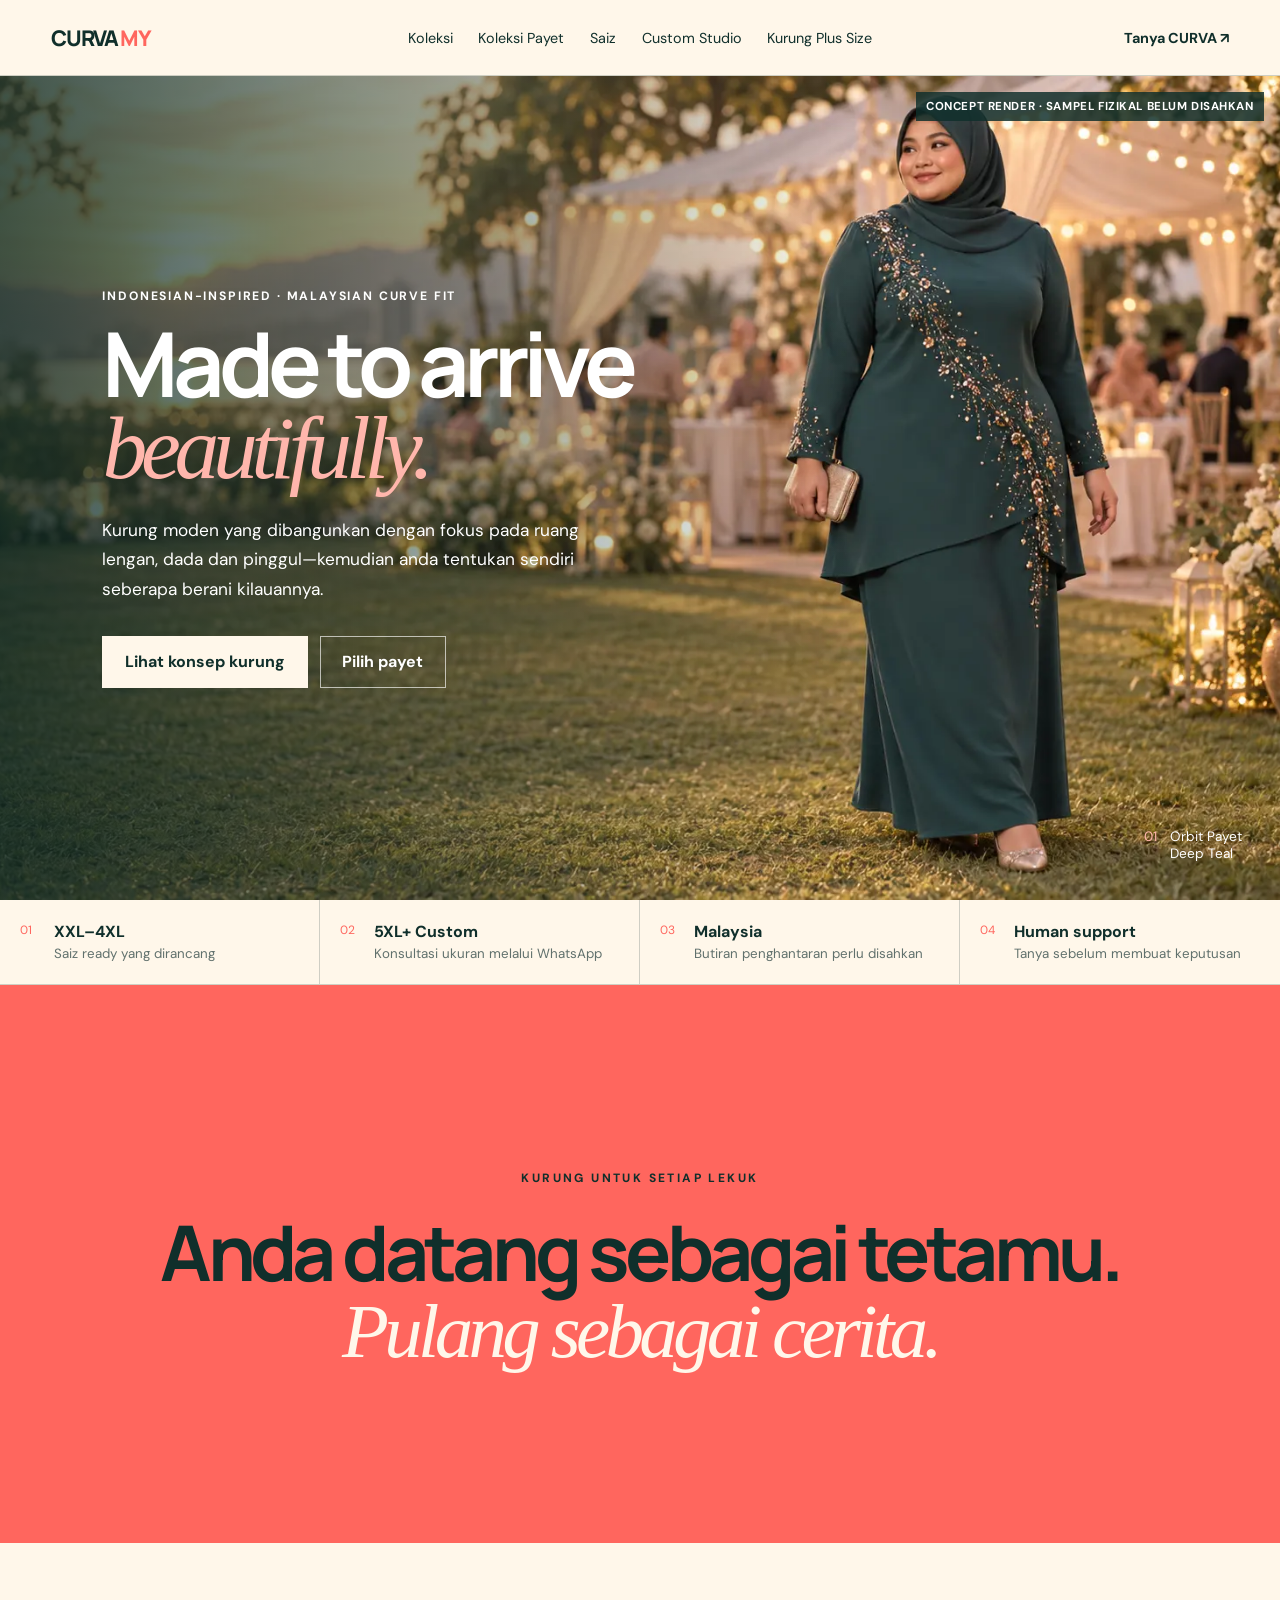
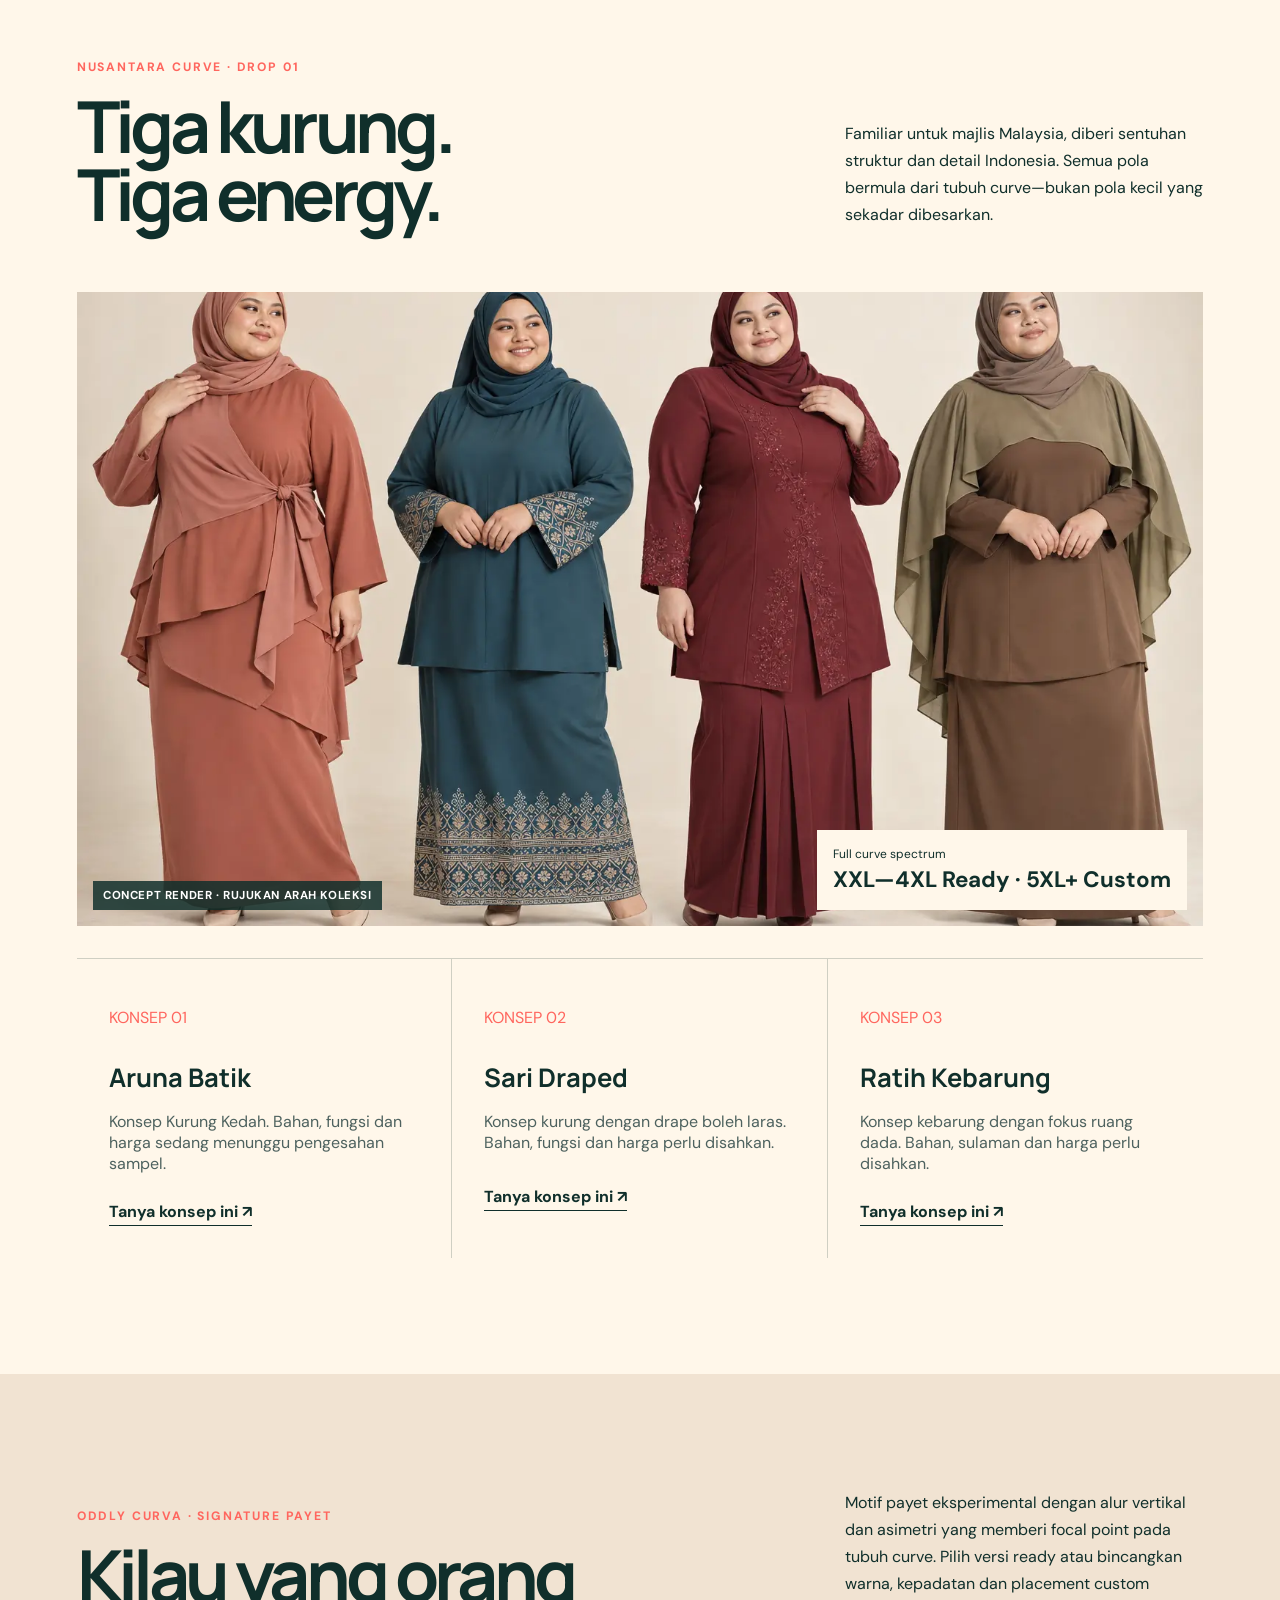
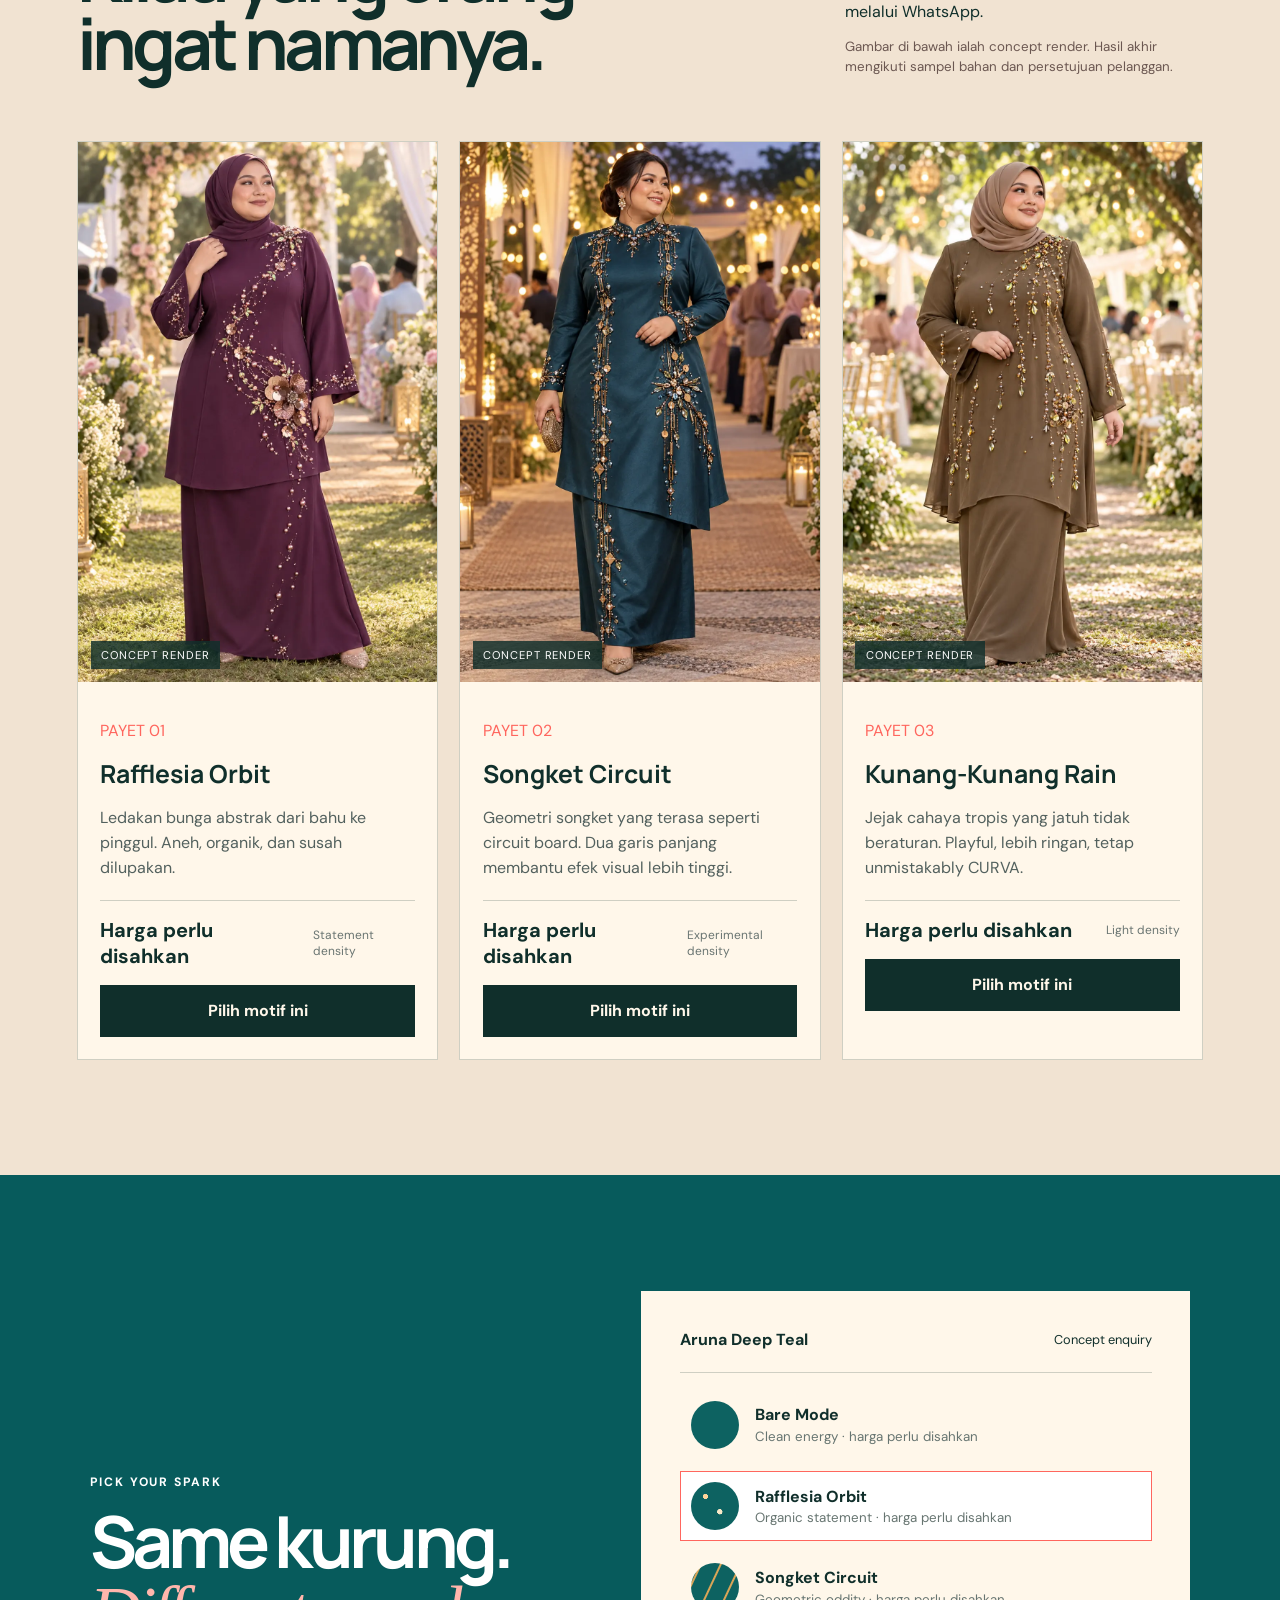
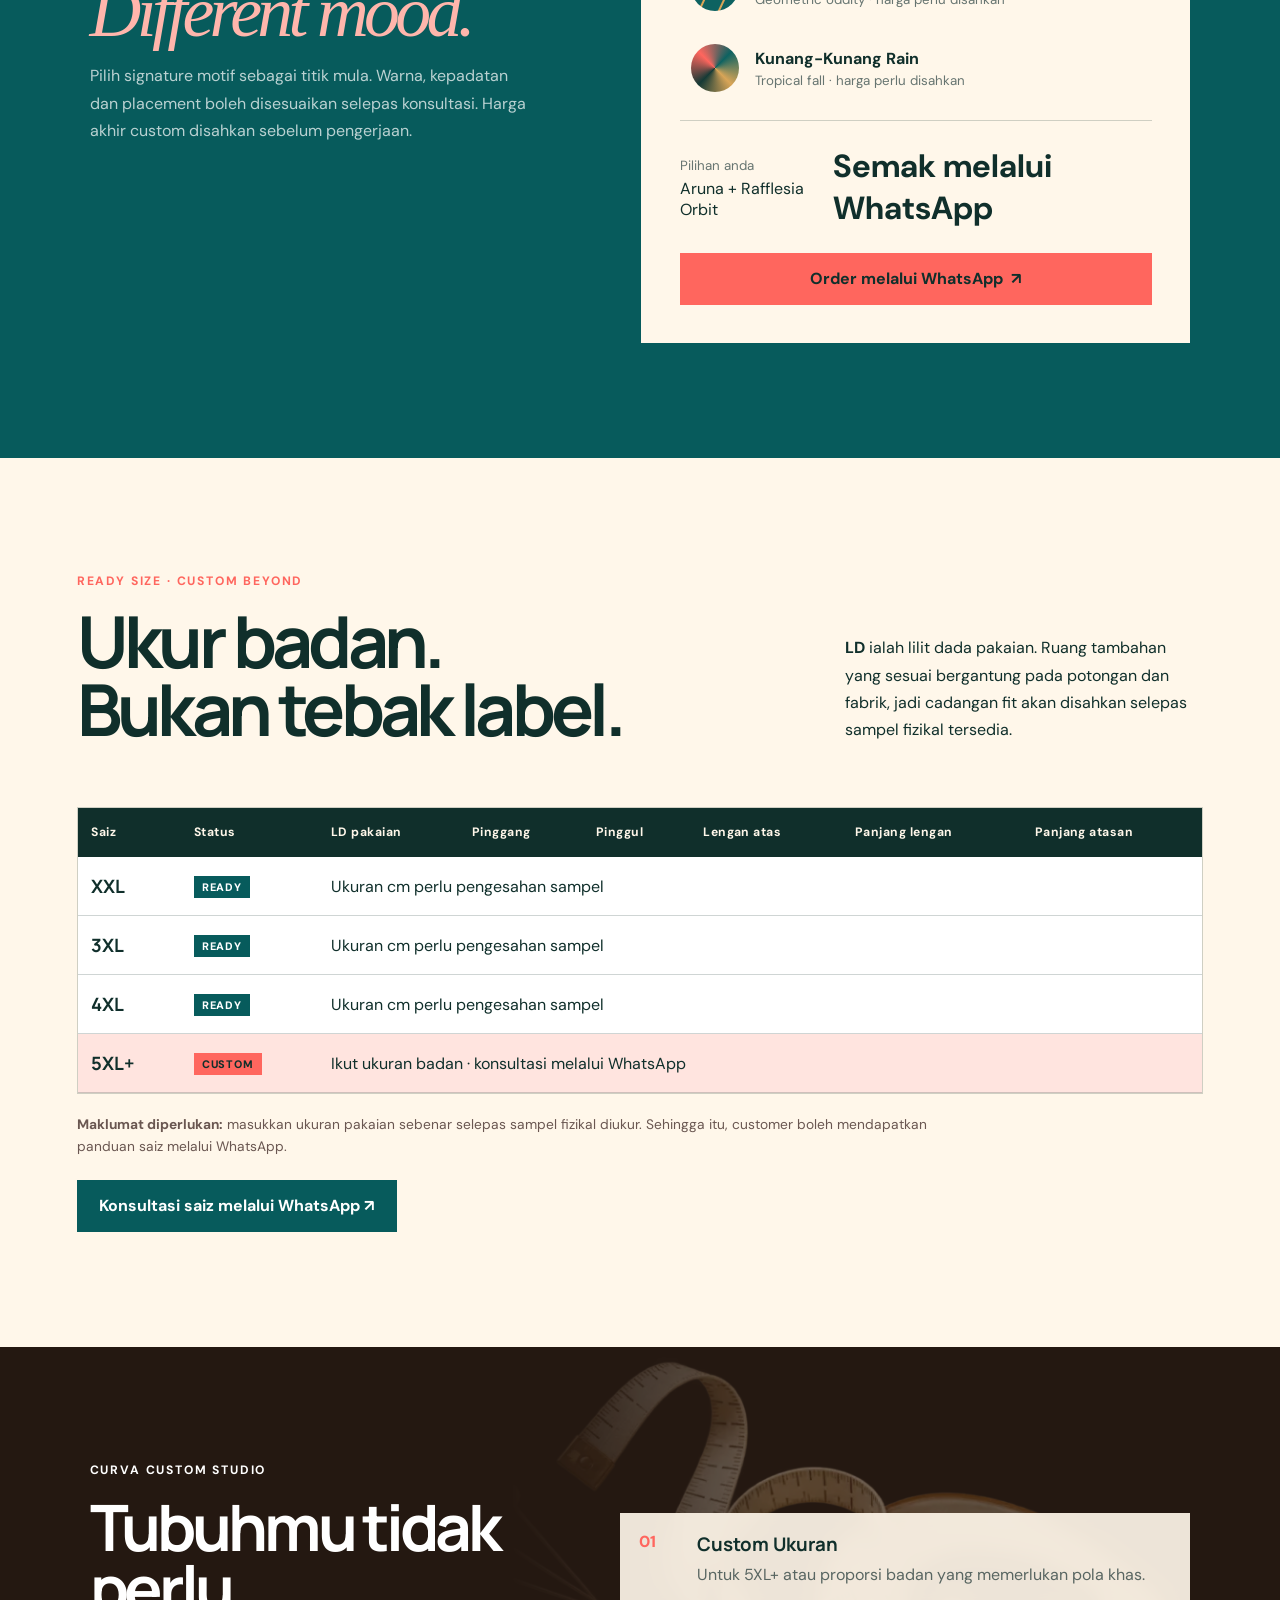
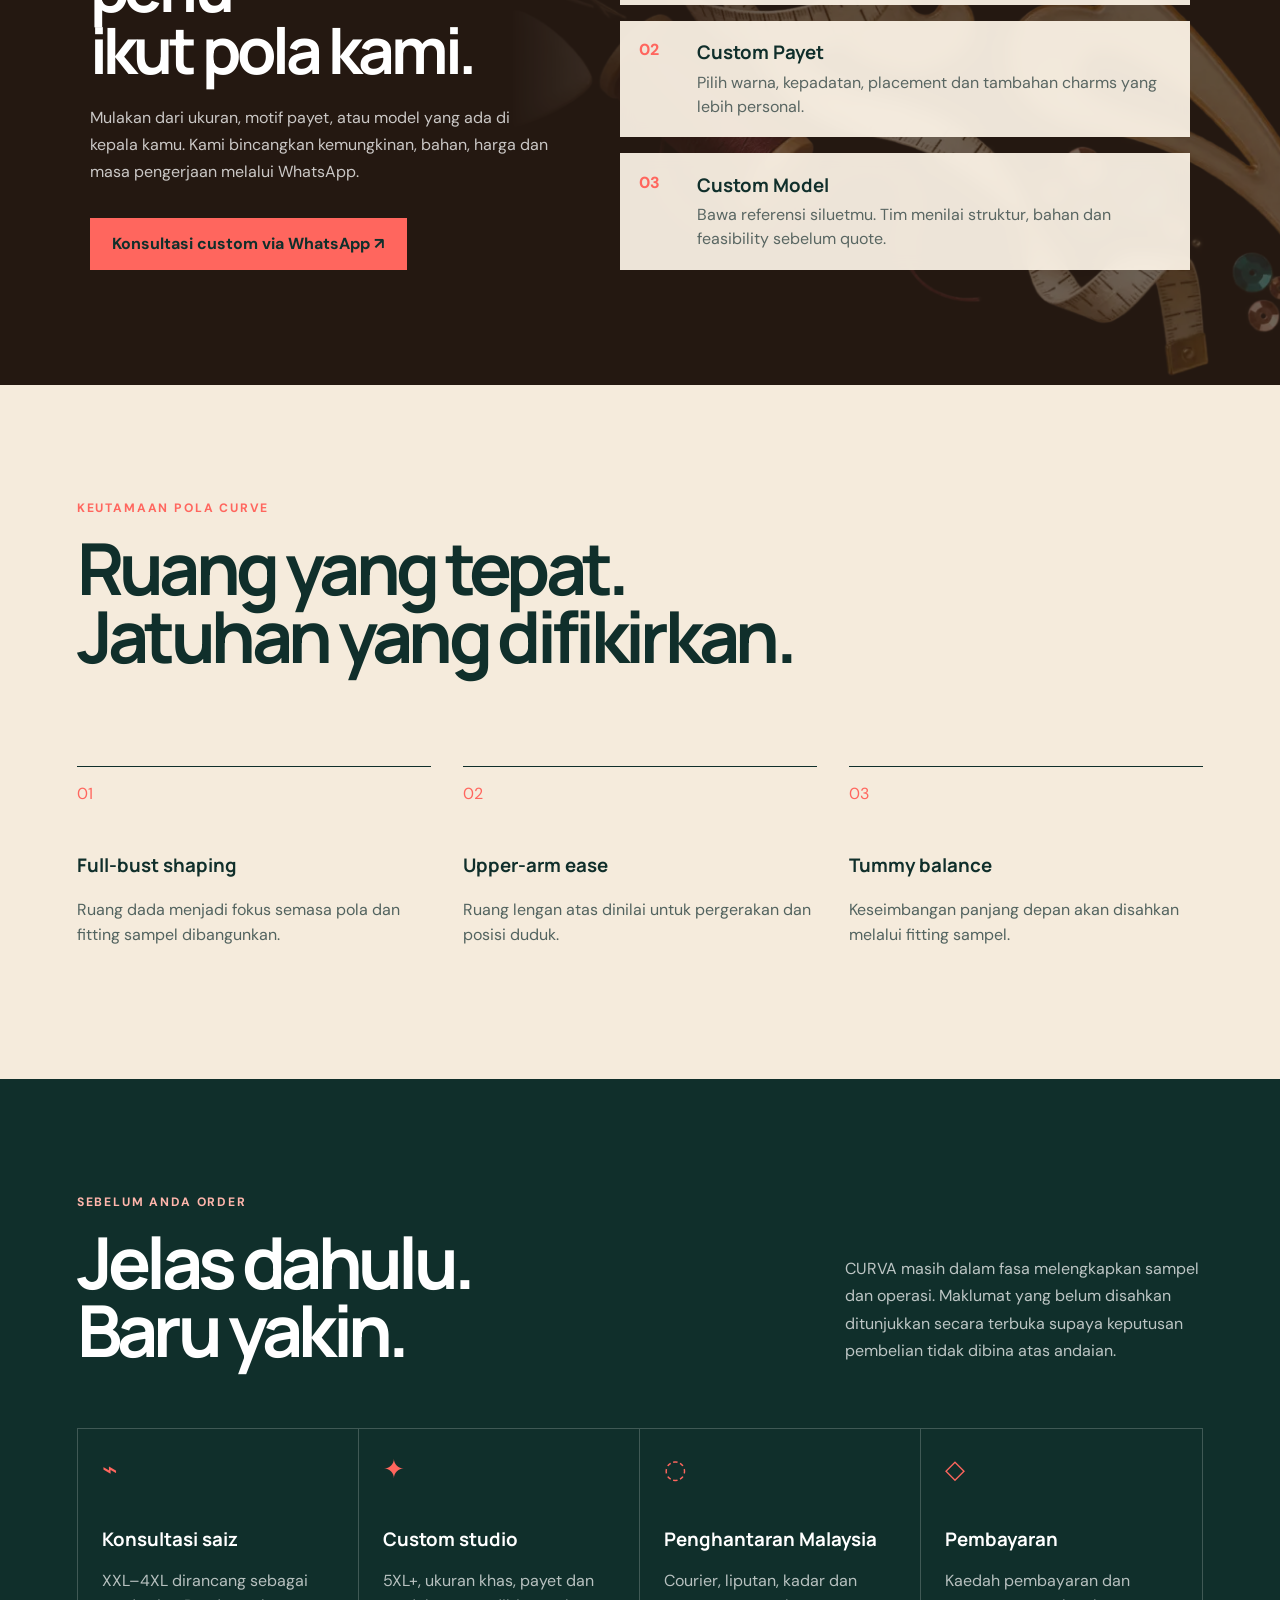
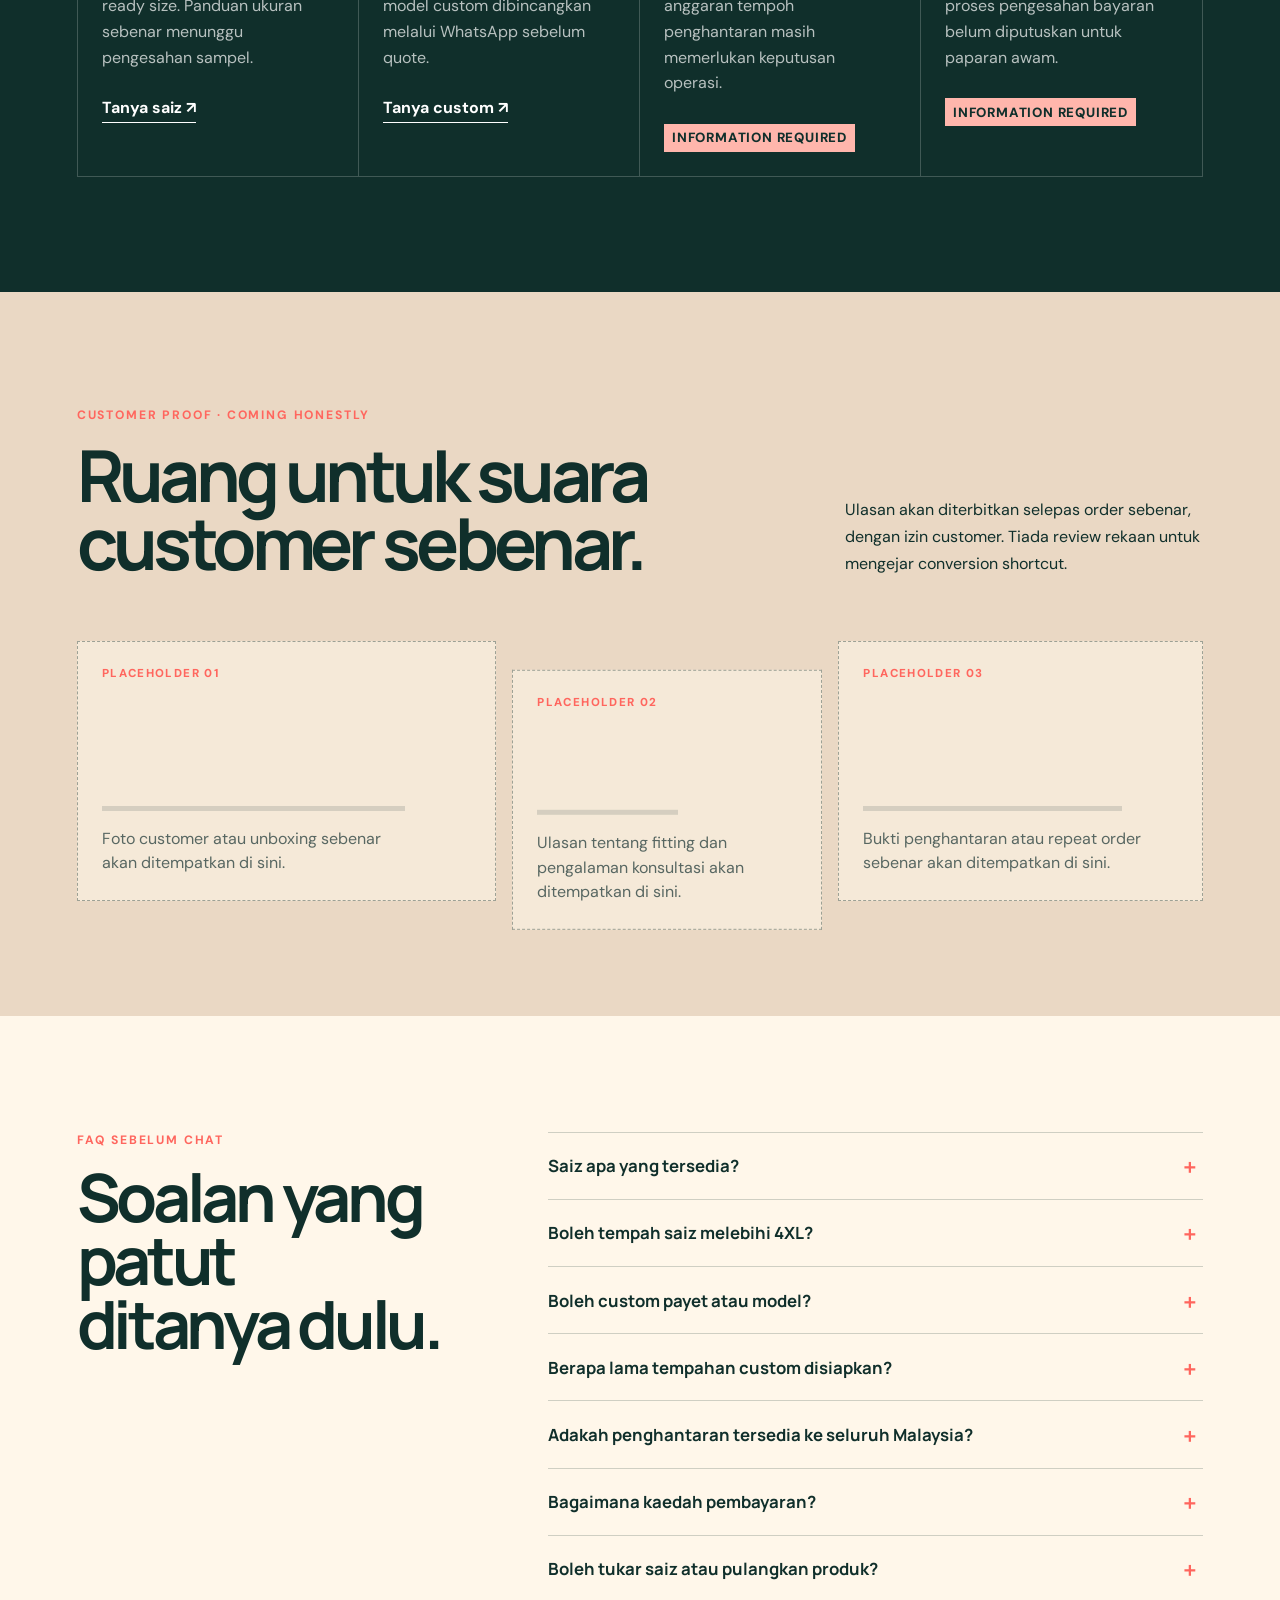
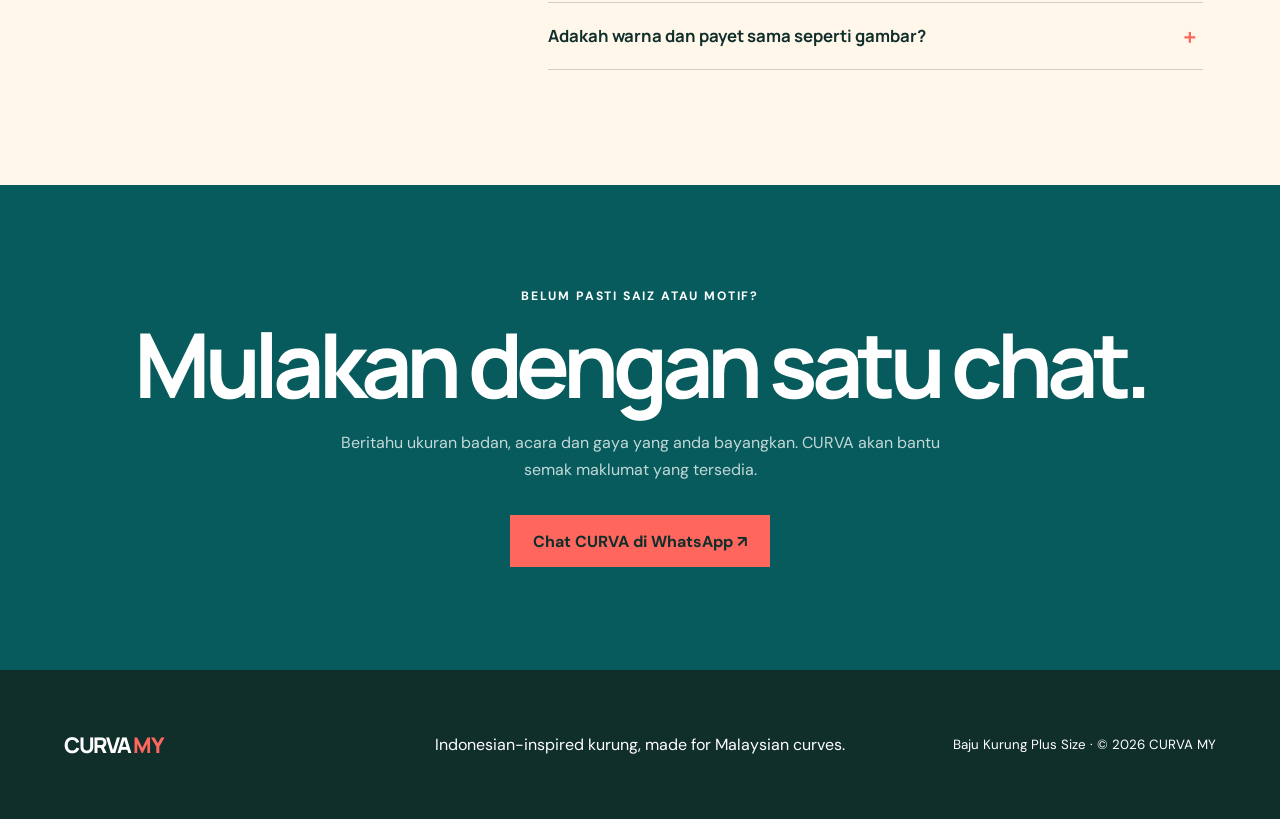
==== commit a4bcad21: "Strengthen storefront conversion and add Ads landing page" ====
--- a/index.html
+++ b/index.html
@@ -16,7 +16,8 @@
     />
     <link rel="stylesheet" href="styles.css" />
   </head>
-  <body>
+  <body data-page="homepage">
+    <a class="skip-link" href="#main-content">Terus ke kandungan utama</a>
     <header class="site-header">
       <a class="wordmark" href="#top" aria-label="CURVA MY home">CURVA <span>MY</span></a>
       <nav aria-label="Main navigation">
@@ -24,27 +25,30 @@
         <a href="#payet-collection">Koleksi Payet</a>
         <a href="#size-guide">Saiz</a>
         <a href="#custom">Custom Studio</a>
+        <a href="baju-kurung-plus-size/">Kurung Plus Size</a>
       </nav>
-      <a class="bag-link" href="#spark">Pick Your Spark <span aria-hidden="true">↗</span></a>
+      <a class="bag-link wa-link" href="https://wa.me/6285860070439" data-wa-intent="Konsultasi umum dari header">Tanya CURVA <span aria-hidden="true">↗</span></a>
     </header>
 
-    <main id="top">
+    <main id="main-content">
+      <span id="top"></span>
       <section class="hero" aria-labelledby="hero-title">
         <img
           class="hero-image"
           src="assets/curva-wedding-hero.webp"
           alt="Model wanita berkurva memakai baju kurung teal berhias payet di majlis perkahwinan luar"
         />
+        <span class="hero-render-label">Concept render · sampel fizikal belum disahkan</span>
         <div class="hero-shade"></div>
         <div class="hero-copy">
           <p class="eyebrow">Indonesian-inspired · Malaysian curve fit</p>
           <h1 id="hero-title">Made to arrive <em>beautifully.</em></h1>
           <p class="hero-text">
-            Kurung moden yang memberi ruang pada lengan, dada dan pinggul—kemudian kamu tentukan sendiri
-            seberapa berani kilauannya.
+            Kurung moden yang dibangunkan dengan fokus pada ruang lengan, dada dan pinggul—kemudian anda
+            tentukan sendiri seberapa berani kilauannya.
           </p>
           <div class="hero-actions">
-            <a class="button button-primary" href="#collection">Shop the kurung</a>
+            <a class="button button-primary" href="#collection">Lihat konsep kurung</a>
             <a class="button button-ghost" href="#spark">Pilih payet</a>
           </div>
         </div>
@@ -54,9 +58,16 @@
         </div>
       </section>
 
+      <section class="trust-ribbon" aria-label="Maklumat pembelian ringkas">
+        <div><span>01</span><strong>XXL–4XL</strong><small>Saiz ready yang dirancang</small></div>
+        <div><span>02</span><strong>5XL+ Custom</strong><small>Konsultasi ukuran melalui WhatsApp</small></div>
+        <div><span>03</span><strong>Malaysia</strong><small>Butiran penghantaran perlu disahkan</small></div>
+        <div><span>04</span><strong>Human support</strong><small>Tanya sebelum membuat keputusan</small></div>
+      </section>
+
       <section class="manifesto" aria-label="Brand statement">
         <p>KURUNG UNTUK SETIAP LEKUK</p>
-        <h2>Kamu datang sebagai tetamu.<br /><span>Pulang sebagai cerita.</span></h2>
+        <h2>Anda datang sebagai tetamu.<br /><span>Pulang sebagai cerita.</span></h2>
       </section>
 
       <section class="collection section" id="collection" aria-labelledby="collection-title">
@@ -74,8 +85,9 @@
         <div class="product-stage">
           <img
             src="assets/nusantara-curve-lineup.webp"
-            alt="Empat model berkurva memperagakan koleksi baju kurung Nusantara Curve"
+            alt="Concept render empat model berkurva memperagakan koleksi baju kurung Nusantara Curve"
           />
+          <span class="stage-render-label">Concept render · rujukan arah koleksi</span>
           <div class="product-caption">
             <p>Full curve spectrum</p>
             <strong>XXL—4XL Ready · 5XL+ Custom</strong>
@@ -84,22 +96,22 @@
 
         <div class="product-grid">
           <article>
-            <p class="product-number">01</p>
+            <p class="product-number">KONSEP 01</p>
             <h3>Aruna Batik</h3>
-            <p>Kurung Kedah, nursing access, wudhu sleeves.</p>
-            <strong>RM129</strong>
+            <p>Konsep Kurung Kedah. Bahan, fungsi dan harga sedang menunggu pengesahan sampel.</p>
+            <a class="text-link wa-link" href="https://wa.me/6285860070439" data-wa-intent="Tanya konsep Aruna Batik">Tanya konsep ini ↗</a>
           </article>
           <article>
-            <p class="product-number">02</p>
+            <p class="product-number">KONSEP 02</p>
             <h3>Sari Draped</h3>
-            <p>Adjustable drape untuk tummy coverage.</p>
-            <strong>RM149</strong>
+            <p>Konsep kurung dengan drape boleh laras. Bahan, fungsi dan harga perlu disahkan.</p>
+            <a class="text-link wa-link" href="https://wa.me/6285860070439" data-wa-intent="Tanya konsep Sari Draped">Tanya konsep ini ↗</a>
           </article>
           <article>
-            <p class="product-number">03</p>
+            <p class="product-number">KONSEP 03</p>
             <h3>Ratih Kebarung</h3>
-            <p>Full-bust tailoring dan tonal embroidery.</p>
-            <strong>RM199</strong>
+            <p>Konsep kebarung dengan fokus ruang dada. Bahan, sulaman dan harga perlu disahkan.</p>
+            <a class="text-link wa-link" href="https://wa.me/6285860070439" data-wa-intent="Tanya konsep Ratih Kebarung">Tanya konsep ini ↗</a>
           </article>
         </div>
       </section>
@@ -115,7 +127,7 @@
               Motif payet eksperimental dengan alur vertikal dan asimetri yang memberi focal point pada tubuh
               curve. Pilih versi ready atau bincangkan warna, kepadatan dan placement custom melalui WhatsApp.
             </p>
-            <small class="concept-note">Gambar di bawah ialah concept render. Hasil akhir mengikuti sampel bahan dan persetujuan customer.</small>
+            <small class="concept-note">Gambar di bawah ialah concept render. Hasil akhir mengikuti sampel bahan dan persetujuan pelanggan.</small>
           </div>
         </div>
 
@@ -129,8 +141,8 @@
               <p class="product-number">PAYET 01</p>
               <h3>Rafflesia Orbit</h3>
               <p>Ledakan bunga abstrak dari bahu ke pinggul. Aneh, organik, dan susah dilupakan.</p>
-              <div class="payet-meta"><strong>+RM49</strong><span>Statement density</span></div>
-              <button class="button product-pick" type="button" data-pick="Rafflesia Orbit" data-price="49">Pilih motif ini</button>
+              <div class="payet-meta"><strong>Harga perlu disahkan</strong><span>Statement density</span></div>
+              <button class="button product-pick" type="button" data-pick="Rafflesia Orbit">Pilih motif ini</button>
             </div>
           </article>
 
@@ -143,8 +155,8 @@
               <p class="product-number">PAYET 02</p>
               <h3>Songket Circuit</h3>
               <p>Geometri songket yang terasa seperti circuit board. Dua garis panjang membantu efek visual lebih tinggi.</p>
-              <div class="payet-meta"><strong>+RM59</strong><span>Experimental density</span></div>
-              <button class="button product-pick" type="button" data-pick="Songket Circuit" data-price="59">Pilih motif ini</button>
+              <div class="payet-meta"><strong>Harga perlu disahkan</strong><span>Experimental density</span></div>
+              <button class="button product-pick" type="button" data-pick="Songket Circuit">Pilih motif ini</button>
             </div>
           </article>
 
@@ -157,8 +169,8 @@
               <p class="product-number">PAYET 03</p>
               <h3>Kunang-Kunang Rain</h3>
               <p>Jejak cahaya tropis yang jatuh tidak beraturan. Playful, lebih ringan, tetap unmistakably CURVA.</p>
-              <div class="payet-meta"><strong>+RM39</strong><span>Light density</span></div>
-              <button class="button product-pick" type="button" data-pick="Kunang-Kunang Rain" data-price="39">Pilih motif ini</button>
+              <div class="payet-meta"><strong>Harga perlu disahkan</strong><span>Light density</span></div>
+              <button class="button product-pick" type="button" data-pick="Kunang-Kunang Rain">Pilih motif ini</button>
             </div>
           </article>
         </div>
@@ -177,34 +189,34 @@
         <div class="spark-builder">
           <div class="builder-topline">
             <p>Aruna Deep Teal</p>
-            <span>Base RM129</span>
+            <span>Concept enquiry</span>
           </div>
           <div class="spark-options" role="radiogroup" aria-label="Pilih variasi payet">
-            <button class="spark-option" type="button" role="radio" aria-checked="false" data-name="Bare Mode" data-price="0">
+            <button class="spark-option" type="button" role="radio" aria-checked="false" data-name="Bare Mode">
               <span class="spark-swatch bare"></span>
-              <span><strong>Bare Mode</strong><small>Clean energy · +RM0</small></span>
+              <span><strong>Bare Mode</strong><small>Clean energy · harga perlu disahkan</small></span>
             </button>
-            <button class="spark-option selected" type="button" role="radio" aria-checked="true" data-name="Rafflesia Orbit" data-price="49">
+            <button class="spark-option selected" type="button" role="radio" aria-checked="true" data-name="Rafflesia Orbit">
               <span class="spark-swatch orbit"></span>
-              <span><strong>Rafflesia Orbit</strong><small>Organic statement · +RM49</small></span>
+              <span><strong>Rafflesia Orbit</strong><small>Organic statement · harga perlu disahkan</small></span>
             </button>
-            <button class="spark-option" type="button" role="radio" aria-checked="false" data-name="Songket Circuit" data-price="59">
+            <button class="spark-option" type="button" role="radio" aria-checked="false" data-name="Songket Circuit">
               <span class="spark-swatch meteor"></span>
-              <span><strong>Songket Circuit</strong><small>Geometric oddity · +RM59</small></span>
+              <span><strong>Songket Circuit</strong><small>Geometric oddity · harga perlu disahkan</small></span>
             </button>
-            <button class="spark-option" type="button" role="radio" aria-checked="false" data-name="Kunang-Kunang Rain" data-price="39">
+            <button class="spark-option" type="button" role="radio" aria-checked="false" data-name="Kunang-Kunang Rain">
               <span class="spark-swatch glitch"></span>
-              <span><strong>Kunang-Kunang Rain</strong><small>Tropical fall · +RM39</small></span>
+              <span><strong>Kunang-Kunang Rain</strong><small>Tropical fall · harga perlu disahkan</small></span>
             </button>
           </div>
           <div class="builder-total" aria-live="polite">
             <div>
-              <small>Your combination</small>
+              <small>Pilihan anda</small>
               <p>Aruna + <span id="selected-spark">Rafflesia Orbit</span></p>
             </div>
-            <strong id="total-price">RM158</strong>
-          </div>
-          <a class="button button-coral" id="whatsapp-order" href="#" target="_blank" rel="noreferrer">
+            <strong id="selection-status">Semak melalui WhatsApp</strong>
+          </div>
+          <a class="button button-coral" id="whatsapp-order" href="https://wa.me/6285860070439" target="_blank" rel="noreferrer">
             Order melalui WhatsApp <span aria-hidden="true">↗</span>
           </a>
         </div>
@@ -217,25 +229,26 @@
             <h2 id="size-title">Ukur badan.<br />Bukan tebak label.</h2>
           </div>
           <p>
-            <strong>LD</strong> ialah lilit dada pakaian, bukan ukuran badan. Untuk jatuhan selesa, pilih LD pakaian
-            sekitar 6–10 cm lebih besar daripada lilit dada badan.
+            <strong>LD</strong> ialah lilit dada pakaian. Ruang tambahan yang sesuai bergantung pada potongan dan
+            fabrik, jadi cadangan fit akan disahkan selepas sampel fizikal tersedia.
           </p>
         </div>
 
         <div class="size-table-wrap">
           <table>
             <thead>
-              <tr><th>Saiz</th><th>Status</th><th>Cadangan dada badan</th><th>LD pakaian</th><th>Pinggang</th><th>Pinggul</th><th>Lengan atas</th><th>Panjang lengan</th><th>Panjang atasan</th></tr>
+              <tr><th>Saiz</th><th>Status</th><th>LD pakaian</th><th>Pinggang</th><th>Pinggul</th><th>Lengan atas</th><th>Panjang lengan</th><th>Panjang atasan</th></tr>
             </thead>
             <tbody>
-              <tr><th>XXL</th><td><span class="status-ready">Ready</span></td><td>104–110 cm</td><td>116 cm</td><td>112 cm</td><td>126 cm</td><td>42 cm</td><td>58 cm</td><td>82 cm</td></tr>
-              <tr><th>3XL</th><td><span class="status-ready">Ready</span></td><td>112–118 cm</td><td>124 cm</td><td>120 cm</td><td>134 cm</td><td>45 cm</td><td>59 cm</td><td>84 cm</td></tr>
-              <tr><th>4XL</th><td><span class="status-ready">Ready</span></td><td>120–126 cm</td><td>132 cm</td><td>128 cm</td><td>142 cm</td><td>48 cm</td><td>60 cm</td><td>86 cm</td></tr>
-              <tr class="custom-row"><th>5XL+</th><td><span class="status-custom">Custom</span></td><td colspan="7">Ikut ukuran badan · konsultasi melalui WhatsApp</td></tr>
+              <tr><th>XXL</th><td><span class="status-ready">Ready</span></td><td colspan="6">Ukuran cm perlu pengesahan sampel</td></tr>
+              <tr><th>3XL</th><td><span class="status-ready">Ready</span></td><td colspan="6">Ukuran cm perlu pengesahan sampel</td></tr>
+              <tr><th>4XL</th><td><span class="status-ready">Ready</span></td><td colspan="6">Ukuran cm perlu pengesahan sampel</td></tr>
+              <tr class="custom-row"><th>5XL+</th><td><span class="status-custom">Custom</span></td><td colspan="6">Ikut ukuran badan · konsultasi melalui WhatsApp</td></tr>
             </tbody>
           </table>
         </div>
-        <p class="measurement-note"><strong>Nota penting:</strong> ukuran ini ialah draft ukuran pakaian dan perlu disahkan semula selepas sampel fizikal pertama. Toleransi jahitan ±2 cm.</p>
+        <p class="measurement-note"><strong>Maklumat diperlukan:</strong> masukkan ukuran pakaian sebenar selepas sampel fizikal diukur. Sehingga itu, customer boleh mendapatkan panduan saiz melalui WhatsApp.</p>
+        <a class="button inline-wa wa-link" href="https://wa.me/6285860070439" data-wa-intent="Konsultasi saiz">Konsultasi saiz melalui WhatsApp ↗</a>
       </section>
 
       <section class="custom-section" id="custom" aria-labelledby="custom-title">
@@ -244,7 +257,7 @@
           <p class="eyebrow">CURVA Custom Studio</p>
           <h2 id="custom-title">Tubuhmu tidak perlu<br />ikut pola kami.</h2>
           <p>Mulakan dari ukuran, motif payet, atau model yang ada di kepala kamu. Kami bincangkan kemungkinan, bahan, harga dan masa pengerjaan melalui WhatsApp.</p>
-          <a class="button button-coral wa-custom" href="#" target="_blank" rel="noreferrer">Konsultasi custom via WhatsApp ↗</a>
+          <a class="button button-coral wa-custom wa-link" href="https://wa.me/6285860070439" data-wa-intent="Konsultasi custom ukuran, payet atau model" target="_blank" rel="noreferrer">Konsultasi custom via WhatsApp ↗</a>
         </div>
         <div class="custom-options">
           <article><span>01</span><h3>Custom Ukuran</h3><p>Untuk 5XL+ atau proporsi badan yang memerlukan pola khas.</p></article>
@@ -255,22 +268,79 @@
 
       <section class="fit-section section" id="fit" aria-labelledby="fit-title">
         <div class="fit-copy">
-          <p class="eyebrow dark">Curve proof</p>
-          <h2 id="fit-title">Ruang yang tepat.<br />Bukan kain berlebihan.</h2>
+          <p class="eyebrow dark">Keutamaan pola curve</p>
+          <h2 id="fit-title">Ruang yang tepat.<br />Jatuhan yang difikirkan.</h2>
         </div>
         <div class="fit-points">
-          <article><span>01</span><h3>Full-bust shaping</h3><p>Ruang dada tanpa menarik bahagian belakang.</p></article>
-          <article><span>02</span><h3>Upper-arm ease</h3><p>Lengan tetap selesa ketika bergerak dan duduk.</p></article>
-          <article><span>03</span><h3>Tummy balance</h3><p>Bahagian depan sedikit panjang untuk jatuhan yang kemas.</p></article>
-        </div>
+          <article><span>01</span><h3>Full-bust shaping</h3><p>Ruang dada menjadi fokus semasa pola dan fitting sampel dibangunkan.</p></article>
+          <article><span>02</span><h3>Upper-arm ease</h3><p>Ruang lengan atas dinilai untuk pergerakan dan posisi duduk.</p></article>
+          <article><span>03</span><h3>Tummy balance</h3><p>Keseimbangan panjang depan akan disahkan melalui fitting sampel.</p></article>
+        </div>
+      </section>
+
+      <section class="trust-section section" id="trust" aria-labelledby="trust-title">
+        <div class="section-heading">
+          <div>
+            <p class="eyebrow dark">Sebelum anda order</p>
+            <h2 id="trust-title">Jelas dahulu.<br />Baru yakin.</h2>
+          </div>
+          <p>CURVA masih dalam fasa melengkapkan sampel dan operasi. Maklumat yang belum disahkan ditunjukkan secara terbuka supaya keputusan pembelian tidak dibina atas andaian.</p>
+        </div>
+        <div class="trust-grid">
+          <article><span aria-hidden="true">⌁</span><h3>Konsultasi saiz</h3><p>XXL–4XL dirancang sebagai ready size. Panduan ukuran sebenar menunggu pengesahan sampel.</p><a class="text-link wa-link" href="https://wa.me/6285860070439" data-wa-intent="Konsultasi saiz">Tanya saiz ↗</a></article>
+          <article><span aria-hidden="true">✦</span><h3>Custom studio</h3><p>5XL+, ukuran khas, payet dan model custom dibincangkan melalui WhatsApp sebelum quote.</p><a class="text-link wa-link" href="https://wa.me/6285860070439" data-wa-intent="Konsultasi custom">Tanya custom ↗</a></article>
+          <article><span aria-hidden="true">◌</span><h3>Penghantaran Malaysia</h3><p>Courier, liputan, kadar dan anggaran tempoh penghantaran masih memerlukan keputusan operasi.</p><small>Information required</small></article>
+          <article><span aria-hidden="true">◇</span><h3>Pembayaran</h3><p>Kaedah pembayaran dan proses pengesahan bayaran belum diputuskan untuk paparan awam.</p><small>Information required</small></article>
+        </div>
+      </section>
+
+      <section class="proof-section section" id="reviews" aria-labelledby="reviews-title">
+        <div class="section-heading">
+          <div>
+            <p class="eyebrow dark">Customer proof · coming honestly</p>
+            <h2 id="reviews-title">Ruang untuk suara<br />customer sebenar.</h2>
+          </div>
+          <p>Ulasan akan diterbitkan selepas order sebenar, dengan izin customer. Tiada review rekaan untuk mengejar conversion shortcut.</p>
+        </div>
+        <div class="proof-grid" aria-label="Placeholder bukti pelanggan">
+          <article><span>PLACEHOLDER 01</span><div class="proof-line"></div><p>Foto customer atau unboxing sebenar akan ditempatkan di sini.</p></article>
+          <article><span>PLACEHOLDER 02</span><div class="proof-line short"></div><p>Ulasan tentang fitting dan pengalaman konsultasi akan ditempatkan di sini.</p></article>
+          <article><span>PLACEHOLDER 03</span><div class="proof-line"></div><p>Bukti penghantaran atau repeat order sebenar akan ditempatkan di sini.</p></article>
+        </div>
+      </section>
+
+      <section class="faq-section section" id="faq" aria-labelledby="faq-title">
+        <div class="faq-heading">
+          <p class="eyebrow dark">FAQ sebelum chat</p>
+          <h2 id="faq-title">Soalan yang patut<br />ditanya dulu.</h2>
+        </div>
+        <div class="faq-list">
+          <details><summary>Saiz apa yang tersedia?</summary><p>XXL, 3XL dan 4XL dirancang sebagai ready size. Ukuran cm setiap saiz perlu disahkan selepas sampel fizikal tersedia.</p></details>
+          <details><summary>Boleh tempah saiz melebihi 4XL?</summary><p>Boleh dibincangkan melalui WhatsApp sebagai tempahan custom berdasarkan ukuran badan.</p></details>
+          <details><summary>Boleh custom payet atau model?</summary><p>Boleh dikonsultasikan. Warna, placement, bahan, feasibility, harga dan tempoh pengerjaan akan disahkan sebelum order.</p></details>
+          <details><summary>Berapa lama tempahan custom disiapkan?</summary><p><strong>Information required:</strong> production lead time belum diberikan.</p></details>
+          <details><summary>Adakah penghantaran tersedia ke seluruh Malaysia?</summary><p><strong>Information required:</strong> courier, coverage, kadar, Sabah/Sarawak dan anggaran penghantaran belum disahkan.</p></details>
+          <details><summary>Bagaimana kaedah pembayaran?</summary><p><strong>Information required:</strong> payment method dan proses pengesahan belum diputuskan untuk website.</p></details>
+          <details><summary>Boleh tukar saiz atau pulangkan produk?</summary><p><strong>Information required:</strong> polisi pertukaran, pemulangan dan syarat produk custom belum tersedia.</p></details>
+          <details><summary>Adakah warna dan payet sama seperti gambar?</summary><p>Semua imej semasa ditandai sebagai concept render. Warna, bahan dan detail produk akhir perlu disahkan melalui foto sampel sebenar sebelum pembelian.</p></details>
+        </div>
+      </section>
+
+      <section class="final-cta" aria-labelledby="final-cta-title">
+        <p class="eyebrow">Belum pasti saiz atau motif?</p>
+        <h2 id="final-cta-title">Mulakan dengan satu chat.</h2>
+        <p>Beritahu ukuran badan, acara dan gaya yang anda bayangkan. CURVA akan bantu semak maklumat yang tersedia.</p>
+        <a class="button button-coral wa-link" href="https://wa.me/6285860070439" data-wa-intent="Konsultasi sebelum order dari CTA akhir">Chat CURVA di WhatsApp ↗</a>
       </section>
     </main>
 
     <footer>
       <a class="wordmark footer-mark" href="#top">CURVA <span>MY</span></a>
       <p>Indonesian-inspired kurung, made for Malaysian curves.</p>
-      <small>© <span id="year"></span> CURVA MY</small>
+      <small><a href="baju-kurung-plus-size/">Baju Kurung Plus Size</a> · © <span id="year"></span> CURVA MY</small>
     </footer>
+
+    <a class="mobile-wa wa-link" href="https://wa.me/6285860070439" data-wa-intent="Sticky mobile WhatsApp" aria-label="Chat CURVA melalui WhatsApp">Chat WhatsApp <span aria-hidden="true">↗</span></a>
 
     <script src="script.js"></script>
   </body>
--- a/styles.css
+++ b/styles.css
@@ -12,6 +12,7 @@
 html { scroll-behavior: smooth; }
 body {
   margin: 0;
+  overflow-x: hidden;
   color: var(--ink);
   background: var(--cream);
   font-family: "DM Sans", sans-serif;
@@ -19,6 +20,9 @@
 }
 a { color: inherit; text-decoration: none; }
 button { font: inherit; }
+:focus-visible { outline: 3px solid var(--coral); outline-offset: 4px; }
+.skip-link { position: fixed; top: .75rem; left: .75rem; z-index: 100; padding: .75rem 1rem; color: white; background: var(--ink); transform: translateY(-180%); }
+.skip-link:focus { transform: translateY(0); }
 
 .site-header {
   height: 76px;
@@ -28,7 +32,8 @@
   padding: 0 4vw;
   background: var(--cream);
   border-bottom: 1px solid var(--line);
-  position: relative;
+  position: sticky;
+  top: 0;
   z-index: 10;
 }
 .wordmark {
@@ -38,7 +43,7 @@
   letter-spacing: -0.06em;
 }
 .wordmark span { color: var(--coral); }
-nav { display: flex; gap: 2rem; font-size: .9rem; }
+nav { display: flex; gap: clamp(.9rem, 2vw, 2rem); font-size: .9rem; }
 nav a:hover { color: var(--coral); }
 .bag-link { justify-self: end; font-size: .9rem; font-weight: 700; }
 
@@ -102,6 +107,26 @@
 }
 .hero-note span { color: #ffb6ac; }
 .hero-note p { margin: 0; }
+.hero-render-label, .stage-render-label {
+  position: absolute;
+  z-index: 3;
+  padding: .45rem .65rem;
+  color: white;
+  background: rgba(16,47,43,.84);
+  font-size: .72rem;
+  font-weight: 700;
+  letter-spacing: .05em;
+  text-transform: uppercase;
+}
+.hero-render-label { top: 1rem; right: 1rem; }
+.stage-render-label { left: 1rem; bottom: 1rem; }
+
+.trust-ribbon { display: grid; grid-template-columns: repeat(4, 1fr); border-bottom: 1px solid var(--line); background: var(--cream); }
+.trust-ribbon > div { position: relative; padding: 1.3rem 1.5rem 1.3rem 3.4rem; border-right: 1px solid var(--line); }
+.trust-ribbon > div:last-child { border-right: 0; }
+.trust-ribbon span { position: absolute; left: 1.25rem; top: 1.35rem; color: var(--coral); font-size: .75rem; }
+.trust-ribbon strong, .trust-ribbon small { display: block; }
+.trust-ribbon small { margin-top: .2rem; color: #61716d; line-height: 1.4; }
 
 .manifesto {
   min-height: 62vh;
@@ -153,6 +178,8 @@
 .product-number { color: var(--coral); }
 .product-grid h3 { margin: 2rem 0 .4rem; font-size: 1.6rem; }
 .product-grid article > p:not(.product-number) { min-height: 3rem; color: #4e625f; }
+.text-link { display: inline-block; margin-top: .7rem; padding-bottom: .2rem; border-bottom: 1px solid currentColor; font-weight: 700; }
+.text-link:hover { color: var(--coral); }
 
 .payet-collection { background: #f1e3d2; }
 .payet-heading > div:last-child > p { margin: 0 0 .8rem; line-height: 1.7; }
@@ -224,6 +251,7 @@
 .status-ready { color: white; background: var(--teal); }
 .status-custom { color: var(--ink); background: var(--coral); }
 .measurement-note { max-width: 860px; margin: 1.2rem 0 0; color: #6a5751; font-size: .86rem; line-height: 1.6; }
+.inline-wa { width: auto; margin-top: 1.4rem; color: white; background: var(--teal); }
 
 .custom-section { position: relative; display: grid; grid-template-columns: .9fr 1.1fr; gap: 5vw; overflow: hidden; padding: 9vw 7vw; color: white; background: #241811; }
 .atelier-tools { position: absolute; inset: 0 0 0 auto; width: 60%; height: 100%; object-fit: cover; opacity: .34; mix-blend-mode: screen; mask-image: linear-gradient(90deg, transparent, black 35%); }
@@ -245,6 +273,112 @@
 .fit-points h3 { margin-top: 3rem; }
 .fit-points p { color: #52635f; line-height: 1.6; }
 
+.trust-section { color: white; background: var(--ink); }
+.trust-section .eyebrow.dark { color: #ffb6ac; }
+.trust-section .section-heading > p { color: rgba(255,255,255,.72); }
+.trust-grid { display: grid; grid-template-columns: repeat(4, 1fr); border: 1px solid rgba(255,255,255,.2); }
+.trust-grid article { min-height: 275px; padding: 1.5rem; border-right: 1px solid rgba(255,255,255,.2); }
+.trust-grid article:last-child { border-right: 0; }
+.trust-grid article > span { color: var(--coral); font-size: 1.6rem; }
+.trust-grid h3 { margin: 2.5rem 0 .6rem; }
+.trust-grid p { color: rgba(255,255,255,.7); line-height: 1.6; }
+.trust-grid small { display: inline-block; margin-top: .75rem; padding: .35rem .5rem; color: var(--ink); background: #ffb6ac; font-weight: 800; letter-spacing: .06em; text-transform: uppercase; }
+
+.proof-section { background: #ead8c4; }
+.proof-grid { display: grid; grid-template-columns: 1.15fr .85fr 1fr; gap: 1rem; }
+.proof-grid article { min-height: 260px; display: flex; flex-direction: column; justify-content: flex-end; padding: 1.5rem; border: 1px dashed rgba(16,47,43,.38); background: rgba(255,247,234,.55); }
+.proof-grid article:nth-child(2) { transform: translateY(1.8rem); }
+.proof-grid span { margin-bottom: auto; color: var(--coral); font-size: .72rem; font-weight: 800; letter-spacing: .12em; }
+.proof-line { width: 82%; height: 5px; margin: 0 0 1rem; background: var(--ink); opacity: .14; }
+.proof-line.short { width: 54%; }
+.proof-grid p { max-width: 28ch; margin: 0; color: #586762; line-height: 1.55; }
+
+.faq-section { display: grid; grid-template-columns: .72fr 1.28fr; gap: 8vw; background: var(--cream); }
+.faq-heading { position: sticky; top: 110px; align-self: start; }
+.faq-heading h2 { margin: 0; font-size: clamp(2.6rem, 5.2vw, 5rem); line-height: .95; letter-spacing: -.065em; }
+.faq-list { border-top: 1px solid var(--line); }
+.faq-list details { border-bottom: 1px solid var(--line); }
+.faq-list summary { position: relative; padding: 1.35rem 3rem 1.35rem 0; cursor: pointer; font-family: "Manrope", sans-serif; font-size: 1.05rem; font-weight: 700; list-style: none; }
+.faq-list summary::-webkit-details-marker { display: none; }
+.faq-list summary::after { content: "+"; position: absolute; right: .4rem; top: 1.1rem; color: var(--coral); font-size: 1.5rem; }
+.faq-list details[open] summary::after { content: "−"; }
+.faq-list details p { margin: 0; padding: 0 3rem 1.35rem 0; color: #566762; line-height: 1.7; }
+
+.final-cta { padding: 8vw 6vw; text-align: center; color: white; background: var(--teal); }
+.final-cta h2 { margin: 0; font-size: clamp(3rem, 7vw, 6.8rem); line-height: .95; letter-spacing: -.07em; }
+.final-cta > p:not(.eyebrow) { max-width: 620px; margin: 1.4rem auto 2rem; color: rgba(255,255,255,.76); line-height: 1.7; }
+.final-cta .button { width: auto; }
+
+.mobile-wa { display: none; }
+
+/* Focused paid-ads landing page */
+.ads-page { background: #f1e3d2; }
+.ads-header { position: sticky; top: 0; z-index: 40; min-height: 68px; display: flex; align-items: center; justify-content: space-between; padding: .6rem 4vw; border-bottom: 1px solid var(--line); background: rgba(255,247,234,.96); backdrop-filter: blur(12px); }
+.ads-header-cta { min-height: 44px; padding: .65rem 1rem; color: white; background: var(--ink); }
+.ads-hero { min-height: calc(100svh - 68px); display: grid; grid-template-columns: .9fr 1.1fr; background: var(--ink); color: white; }
+.ads-hero-copy { display: flex; flex-direction: column; justify-content: center; padding: 7vw 5vw 7vw 7vw; }
+.ads-hero-copy h1 { max-width: 720px; font-size: clamp(3.2rem, 6.5vw, 6.8rem); }
+.ads-hero-copy > p:not(.eyebrow) { max-width: 590px; margin: 1.5rem 0 2rem; color: rgba(255,255,255,.76); font-size: 1.06rem; line-height: 1.7; }
+.ads-hero-copy .button { align-self: flex-start; width: auto; }
+.ads-reassurance { display: flex; flex-wrap: wrap; gap: .65rem 1.2rem; margin: 1.4rem 0 0; padding: 0; list-style: none; color: rgba(255,255,255,.74); font-size: .8rem; }
+.ads-reassurance li::before { content: "✦"; margin-right: .45rem; color: var(--coral); }
+.ads-hero-visual { position: relative; min-height: 640px; margin: 0; overflow: hidden; }
+.ads-hero-visual::before { content: "CURVE"; position: absolute; right: -1vw; bottom: -3vw; z-index: 1; color: rgba(255,102,94,.62); font-family: "Manrope", sans-serif; font-size: clamp(5rem, 13vw, 13rem); font-weight: 800; letter-spacing: -.09em; line-height: .8; mix-blend-mode: screen; }
+.ads-hero-visual img { width: 100%; height: 100%; display: block; object-fit: cover; object-position: 62% center; }
+.ads-hero-visual figcaption { position: absolute; top: 1rem; right: 1rem; z-index: 2; max-width: 230px; padding: .55rem .7rem; color: white; background: rgba(16,47,43,.86); font-size: .72rem; line-height: 1.4; text-transform: uppercase; letter-spacing: .05em; }
+
+.pain-section { padding: 8vw 6vw; background: var(--coral); }
+.pain-section > h2 { max-width: 880px; margin: 0; font-size: clamp(3rem, 7vw, 7rem); line-height: .9; letter-spacing: -.075em; }
+.pain-grid { display: grid; grid-template-columns: repeat(3, 1fr); margin-top: 5rem; border-top: 1px solid rgba(16,47,43,.4); }
+.pain-grid article { padding: 1.5rem 2rem 0 0; }
+.pain-grid span { font-size: .75rem; font-weight: 800; }
+.pain-grid h3 { margin: 2rem 0 .5rem; font-size: 1.35rem; }
+.pain-grid p { max-width: 34ch; line-height: 1.6; }
+
+.ads-value { display: grid; grid-template-columns: 1.1fr .9fr; gap: 8vw; padding: 9vw 7vw; color: white; background: var(--teal); }
+.ads-value h2 { max-width: 760px; margin: 0; font-size: clamp(2.8rem, 5.4vw, 5.8rem); line-height: .95; letter-spacing: -.065em; }
+.ads-value ol { margin: 0; padding: 0; list-style: none; }
+.ads-value li { display: grid; grid-template-columns: 44px 1fr; gap: 1rem; padding: 1.25rem 0; border-bottom: 1px solid rgba(255,255,255,.22); }
+.ads-value li:first-child { border-top: 1px solid rgba(255,255,255,.22); }
+.ads-value li > span { color: #ffb6ac; font-size: .75rem; }
+.ads-value li strong { font-family: "Manrope", sans-serif; font-size: 1.1rem; }
+.ads-value li p { margin: .35rem 0 0; color: rgba(255,255,255,.7); line-height: 1.55; }
+
+.ads-offer { display: grid; grid-template-columns: minmax(0, .9fr) minmax(0, 1.1fr); gap: 7vw; align-items: center; background: var(--cream); }
+.ads-offer-visual { position: relative; max-width: 580px; justify-self: end; }
+.ads-offer-visual::after { content: "01"; position: absolute; right: -2.5rem; bottom: -2rem; color: var(--coral); font-family: "Manrope", sans-serif; font-size: clamp(6rem, 12vw, 12rem); font-weight: 800; line-height: .8; mix-blend-mode: multiply; }
+.ads-offer-visual img { display: block; width: 100%; aspect-ratio: 2 / 3; object-fit: cover; }
+.ads-offer-copy { position: relative; z-index: 1; }
+.ads-offer-copy h2 { margin: 0; font-size: clamp(3rem, 6vw, 6.4rem); line-height: .9; letter-spacing: -.07em; }
+.ads-offer-copy > p:not(.eyebrow) { max-width: 540px; margin: 1.4rem 0 2rem; color: #53635f; line-height: 1.7; }
+.ads-offer-copy dl { max-width: 620px; margin: 0 0 2rem; border-top: 1px solid var(--line); }
+.ads-offer-copy dl div { display: grid; grid-template-columns: .7fr 1.3fr; gap: 1rem; padding: .85rem 0; border-bottom: 1px solid var(--line); }
+.ads-offer-copy dt { color: #65746f; }
+.ads-offer-copy dd { margin: 0; font-weight: 700; }
+.ads-offer-copy .button { width: auto; }
+
+.ads-size { background: #ead8c4; }
+.ads-size-options { display: grid; grid-template-columns: repeat(4, 1fr); border: 1px solid var(--line); background: var(--cream); }
+.ads-size-options article { min-height: 220px; display: flex; flex-direction: column; justify-content: space-between; padding: 1.4rem; border-right: 1px solid var(--line); }
+.ads-size-options article:last-child { border-right: 0; }
+.ads-size-options strong { font-family: "Manrope", sans-serif; font-size: clamp(2.5rem, 5vw, 5rem); letter-spacing: -.06em; }
+.ads-size-options small { color: #65746f; }
+.ads-custom-size { background: #ffe0dc; }
+
+.ads-trust { color: white; background: #241811; }
+.ads-trust .eyebrow.dark { color: #ffb6ac; }
+.ads-trust .section-heading > p { color: rgba(255,255,255,.7); }
+.ads-trust-grid { display: grid; grid-template-columns: repeat(4, 1fr); gap: 1px; background: rgba(255,255,255,.2); border: 1px solid rgba(255,255,255,.2); }
+.ads-trust-grid article { min-height: 230px; padding: 1.4rem; background: #241811; }
+.ads-trust-grid strong { font-family: "Manrope", sans-serif; font-size: 1.1rem; }
+.ads-trust-grid p { margin-top: 3rem; color: rgba(255,255,255,.7); line-height: 1.6; }
+.ads-trust-grid small { color: #ffb6ac; font-weight: 800; text-transform: uppercase; letter-spacing: .05em; }
+.ads-proof { background: #f1e3d2; }
+.ads-proof > h2 { max-width: 900px; margin: 0 0 4rem; font-size: clamp(2.8rem, 5.6vw, 5.8rem); line-height: .95; letter-spacing: -.065em; }
+.ads-faq { background: var(--cream); }
+.ads-final { background: var(--ink); }
+.ads-footer { background: #241811; }
+
 footer {
   display: grid;
   grid-template-columns: 1fr auto 1fr;
@@ -258,9 +392,22 @@
 footer small { justify-self: end; }
 .footer-mark { color: white; }
 
+@media (max-width: 1080px) {
+  nav { display: none; }
+  .site-header { grid-template-columns: 1fr auto; }
+  .trust-ribbon { grid-template-columns: repeat(2, 1fr); }
+  .trust-ribbon > div:nth-child(2) { border-right: 0; }
+  .trust-ribbon > div:nth-child(-n+2) { border-bottom: 1px solid var(--line); }
+  .trust-grid { grid-template-columns: repeat(2, 1fr); }
+  .trust-grid article:nth-child(2) { border-right: 0; }
+  .trust-grid article:nth-child(-n+2) { border-bottom: 1px solid rgba(255,255,255,.2); }
+  .ads-hero { grid-template-columns: 1fr 1fr; }
+  .ads-trust-grid { grid-template-columns: repeat(2, 1fr); }
+}
+
 @media (max-width: 800px) {
-  .site-header { grid-template-columns: 1fr auto; height: 68px; }
-  nav { display: none; }
+  body { padding-bottom: 72px; }
+  .site-header { height: 68px; }
   .bag-link { font-size: .78rem; }
   .hero { min-height: 88svh; align-items: end; padding-bottom: 3rem; }
   .hero-image { object-position: 65% center; }
@@ -269,6 +416,9 @@
   h1 { font-size: clamp(3rem, 15vw, 5rem); }
   .hero-text { font-size: 1rem; }
   .hero-note { display: none; }
+  .hero-render-label { top: .7rem; right: .7rem; font-size: .65rem; }
+  .trust-ribbon { grid-template-columns: 1fr; }
+  .trust-ribbon > div, .trust-ribbon > div:nth-child(2) { border-right: 0; border-bottom: 1px solid var(--line); }
   .section, .spark-section { padding: 5.5rem 6vw; }
   .section-heading, .spark-section { grid-template-columns: 1fr; }
   .section-heading { gap: 2rem; }
@@ -280,12 +430,42 @@
   .atelier-tools { width: 100%; opacity: .25; mask-image: linear-gradient(0deg, transparent, black); }
   .custom-options { margin-top: 1rem; }
   .fit-points { margin-top: 3rem; }
+  .trust-grid, .proof-grid, .faq-section { grid-template-columns: 1fr; }
+  .trust-grid article { min-height: auto; border-right: 0; border-bottom: 1px solid rgba(255,255,255,.2); }
+  .trust-grid article:last-child { border-bottom: 0; }
+  .trust-grid h3 { margin-top: 1.5rem; }
+  .proof-grid article:nth-child(2) { transform: none; }
+  .faq-section { gap: 3rem; }
+  .faq-heading { position: static; }
+  .final-cta { padding: 5.5rem 6vw; }
+  .mobile-wa { position: fixed; right: 1rem; bottom: 1rem; left: 1rem; z-index: 50; min-height: 54px; display: flex; align-items: center; justify-content: center; color: white; background: #157347; border: 1px solid rgba(255,255,255,.28); box-shadow: 0 12px 30px rgba(16,47,43,.28); font-weight: 800; }
   footer { grid-template-columns: 1fr; text-align: center; }
   footer p { margin: 0; }
   footer small { justify-self: center; }
+  .ads-header { min-height: 62px; }
+  .ads-header-cta { min-height: 42px; font-size: .78rem; }
+  .ads-hero { grid-template-columns: 1fr; min-height: auto; }
+  .ads-hero-copy { padding: 4.8rem 6vw 3rem; }
+  .ads-hero-copy h1 { font-size: clamp(3.1rem, 15vw, 5.2rem); }
+  .ads-hero-copy .button { width: 100%; }
+  .ads-hero-visual { min-height: 62svh; }
+  .ads-hero-visual::before { right: -2vw; bottom: -1rem; font-size: 28vw; }
+  .pain-section { padding: 5.5rem 6vw; }
+  .pain-grid, .ads-value, .ads-offer, .ads-size-options, .ads-trust-grid { grid-template-columns: 1fr; }
+  .pain-grid { margin-top: 3rem; }
+  .pain-grid article { padding-right: 0; border-bottom: 1px solid rgba(16,47,43,.3); }
+  .ads-value { gap: 3rem; padding: 5.5rem 6vw; }
+  .ads-offer { gap: 3.5rem; }
+  .ads-offer-visual { justify-self: stretch; max-width: none; }
+  .ads-offer-visual::after { right: -.5rem; bottom: -1rem; }
+  .ads-offer-copy .button { width: 100%; }
+  .ads-size-options article { min-height: 160px; border-right: 0; border-bottom: 1px solid var(--line); }
+  .ads-size-options article:last-child { border-bottom: 0; }
+  .ads-trust-grid article { min-height: auto; }
+  .ads-trust-grid p { margin-top: 1.5rem; }
 }
 
 @media (prefers-reduced-motion: reduce) {
   html { scroll-behavior: auto; }
-  .button { transition: none; }
-}
+  .button, .payet-image-wrap img { transition: none; }
+}
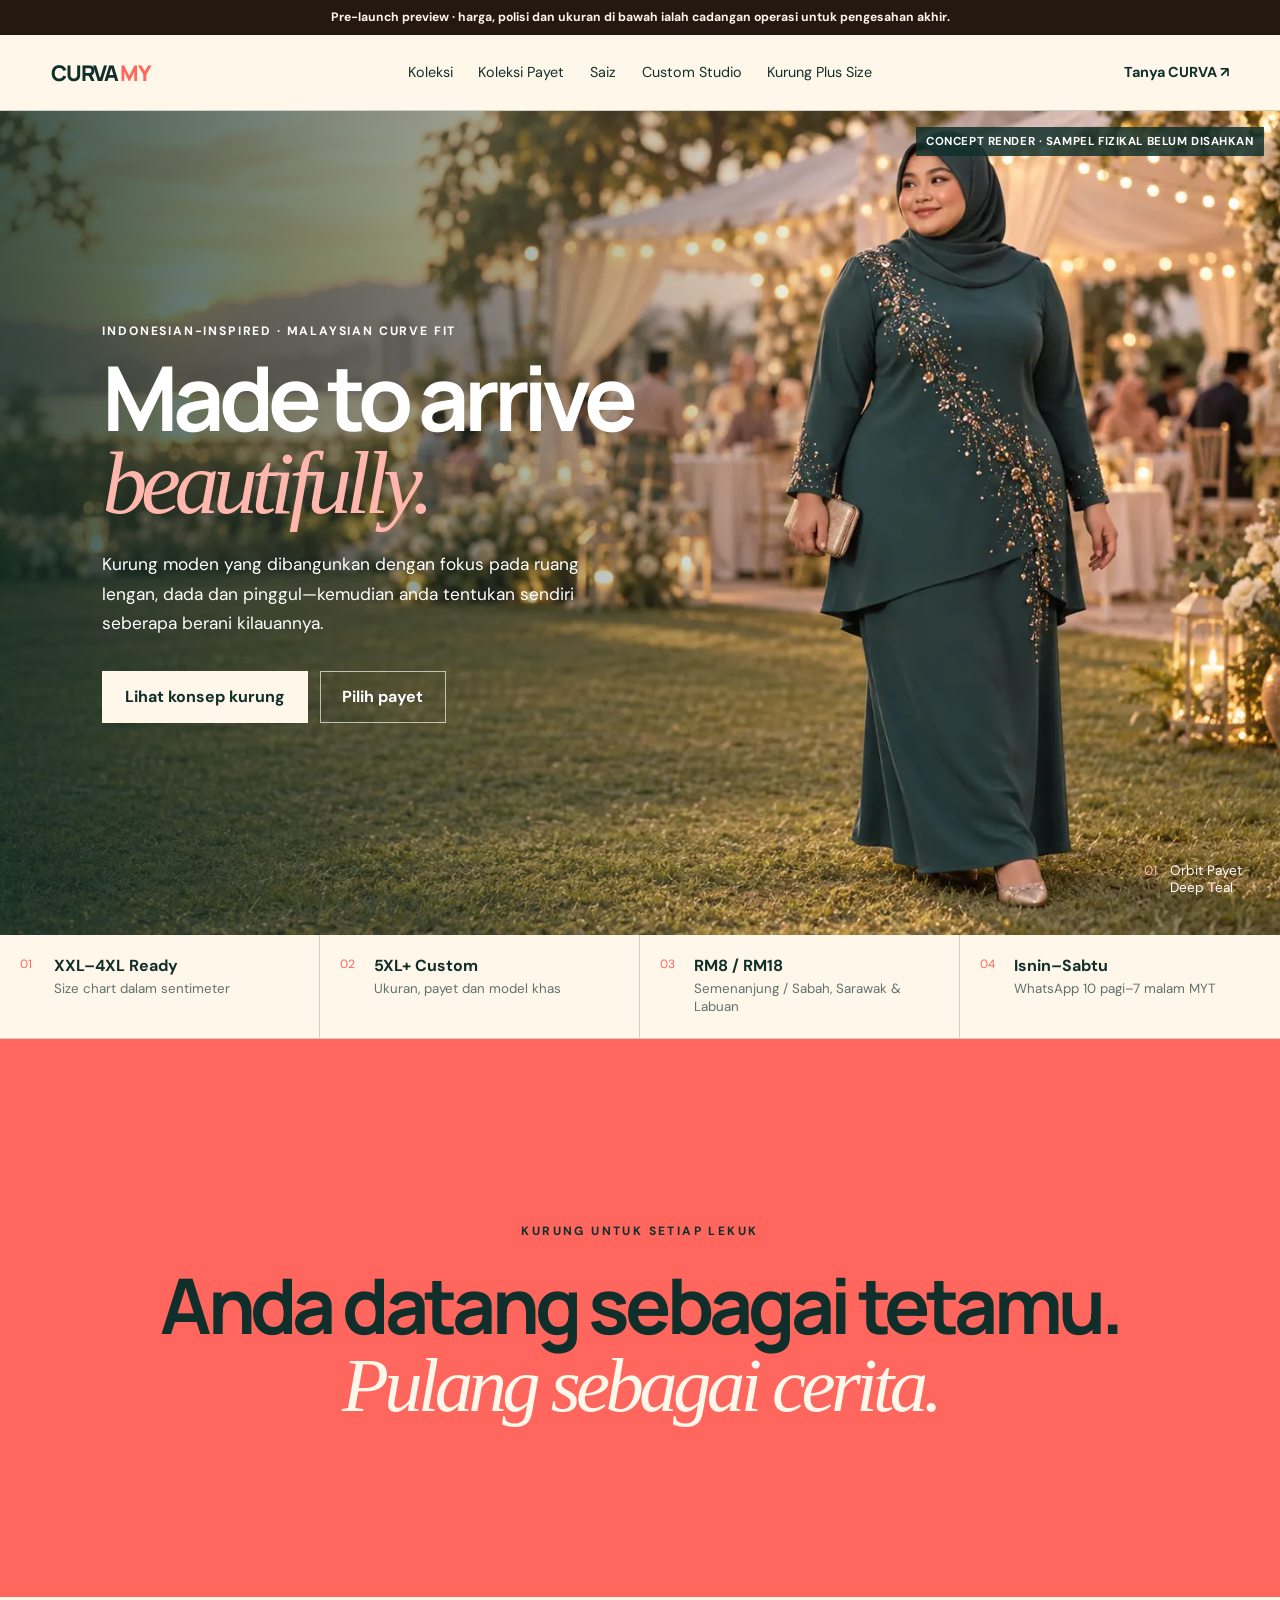
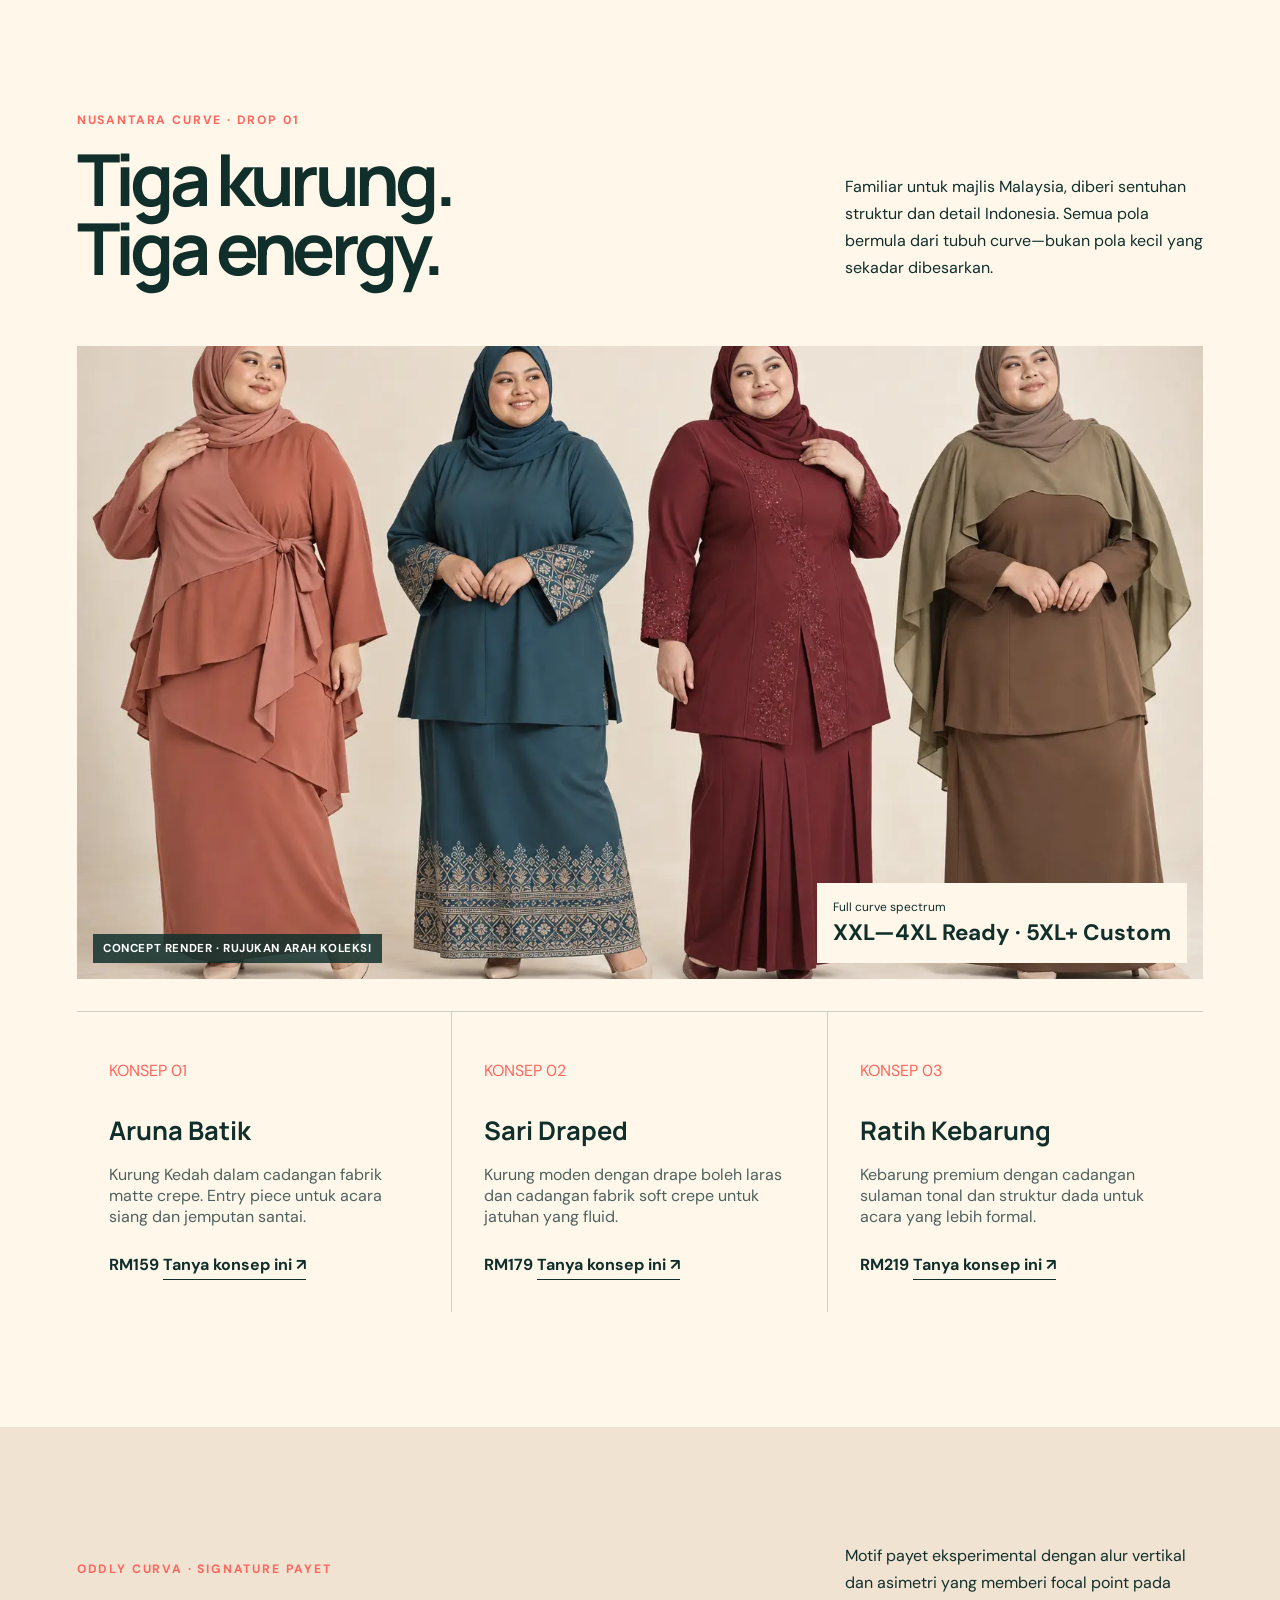
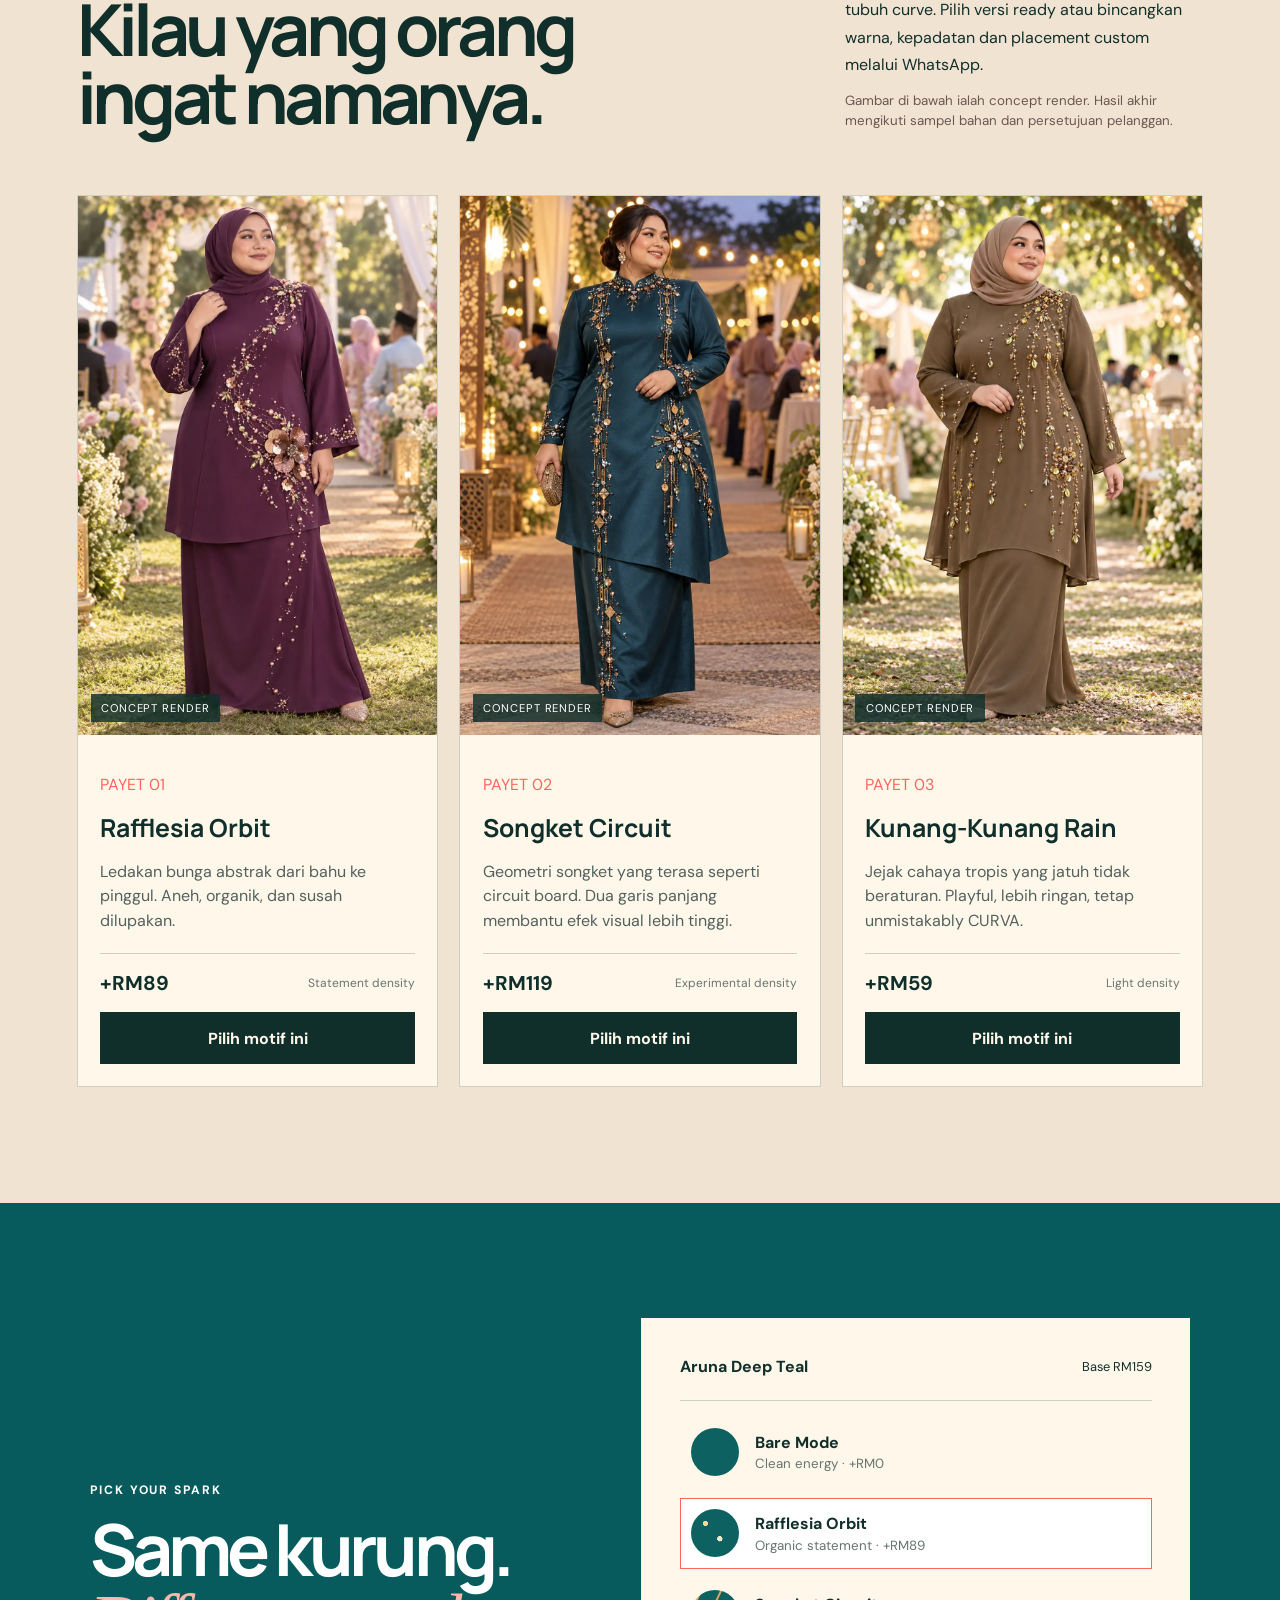
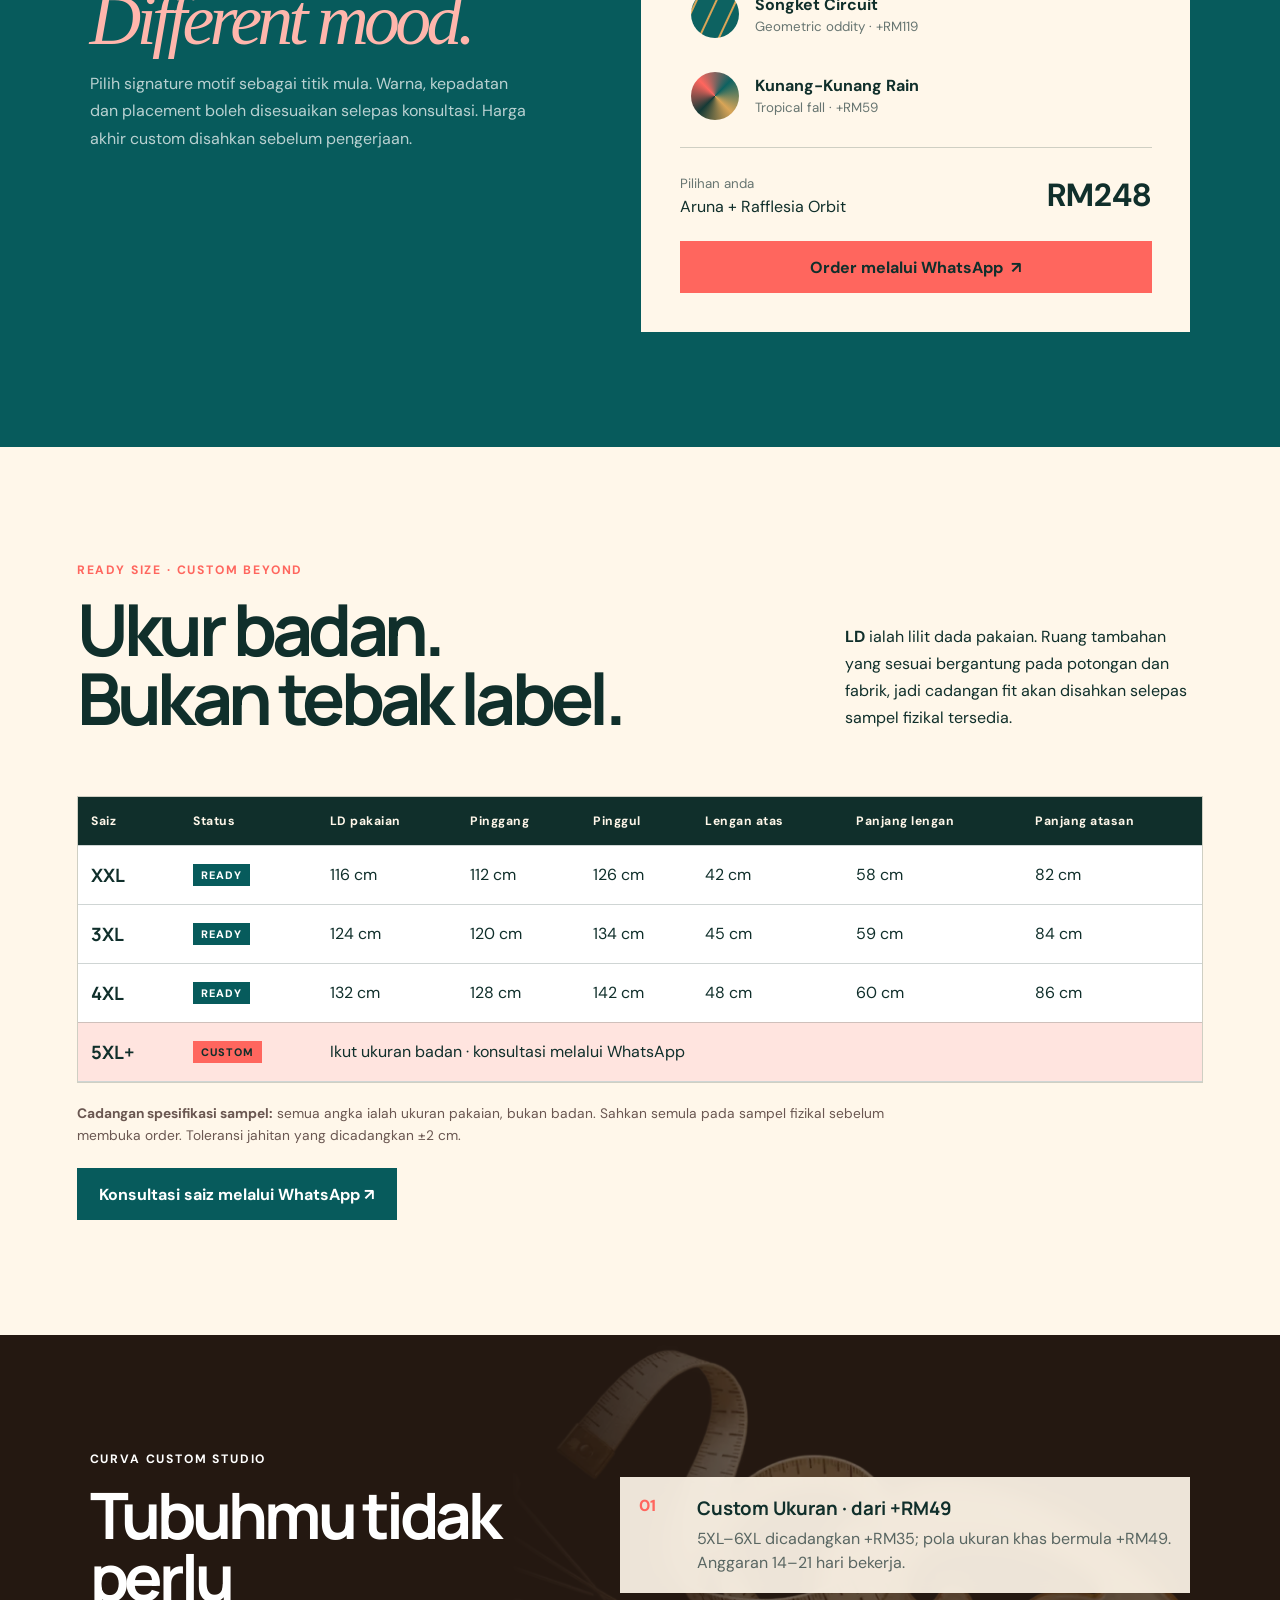
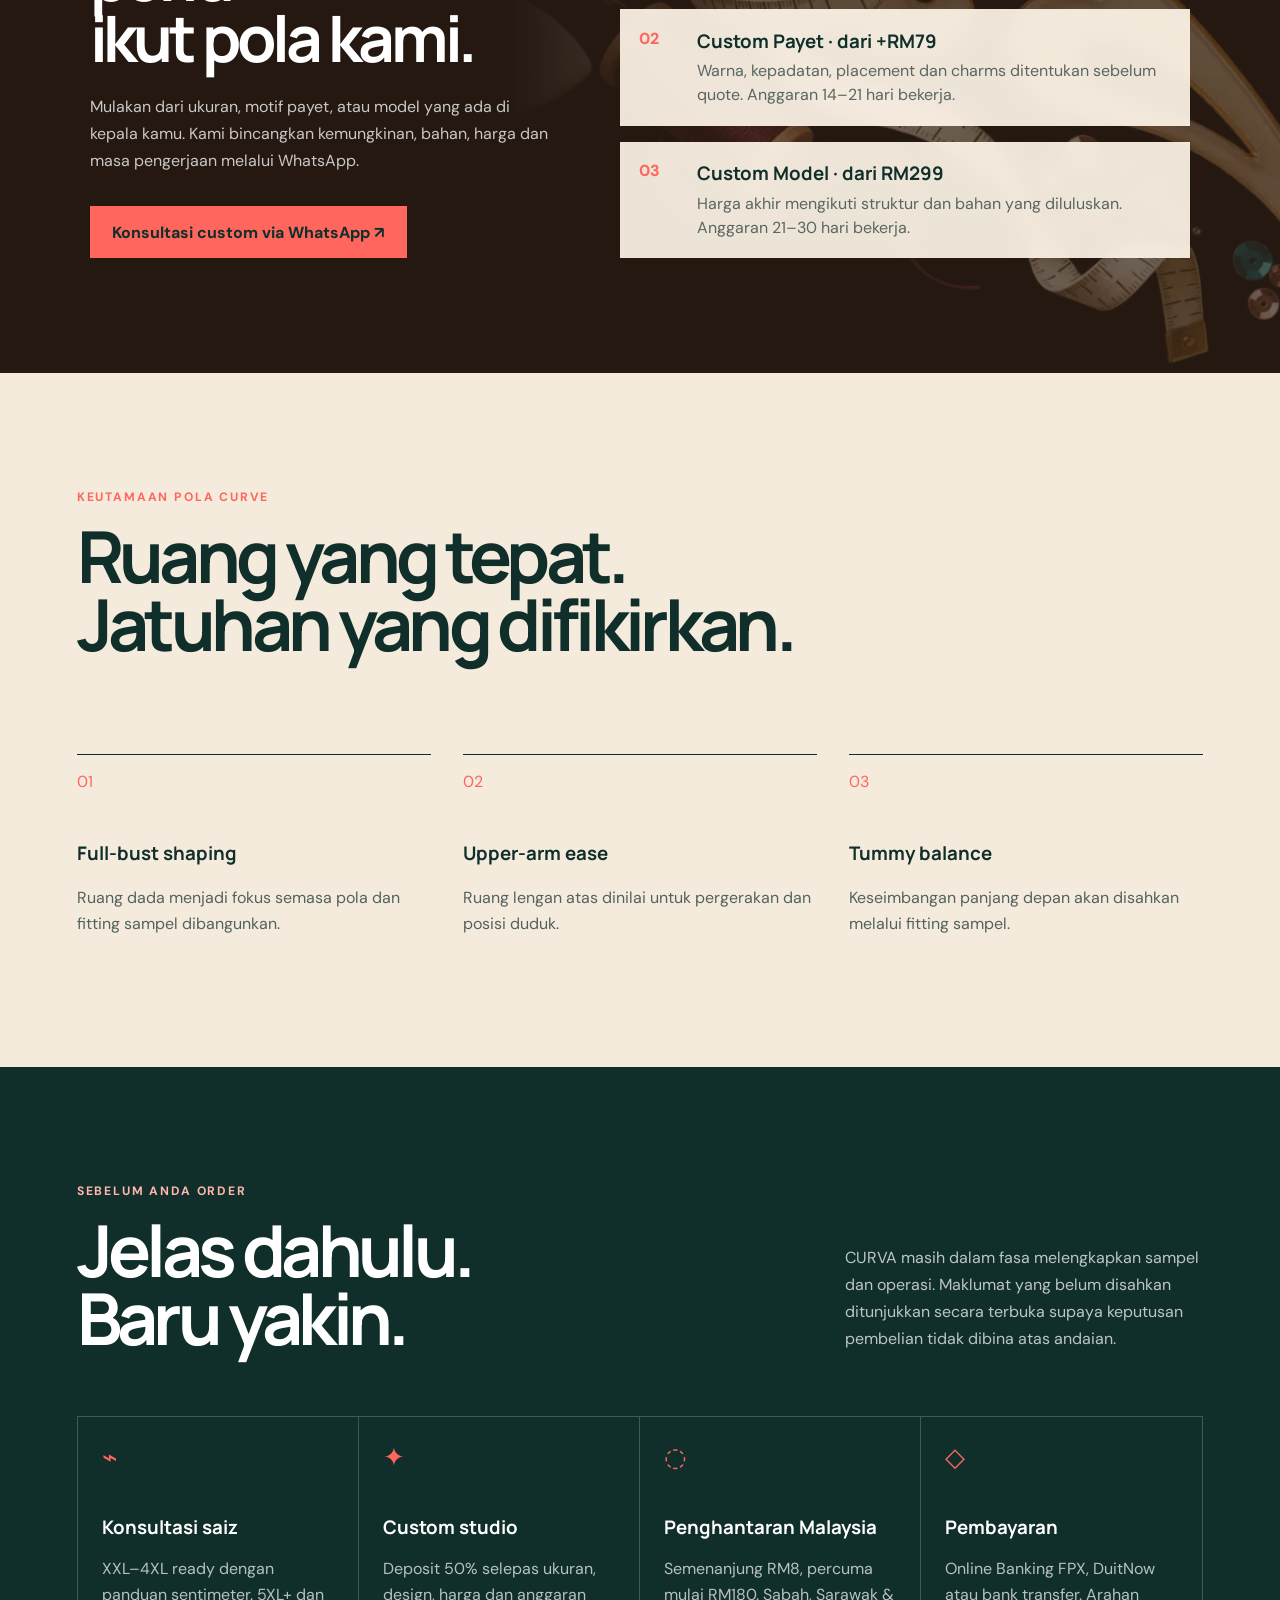
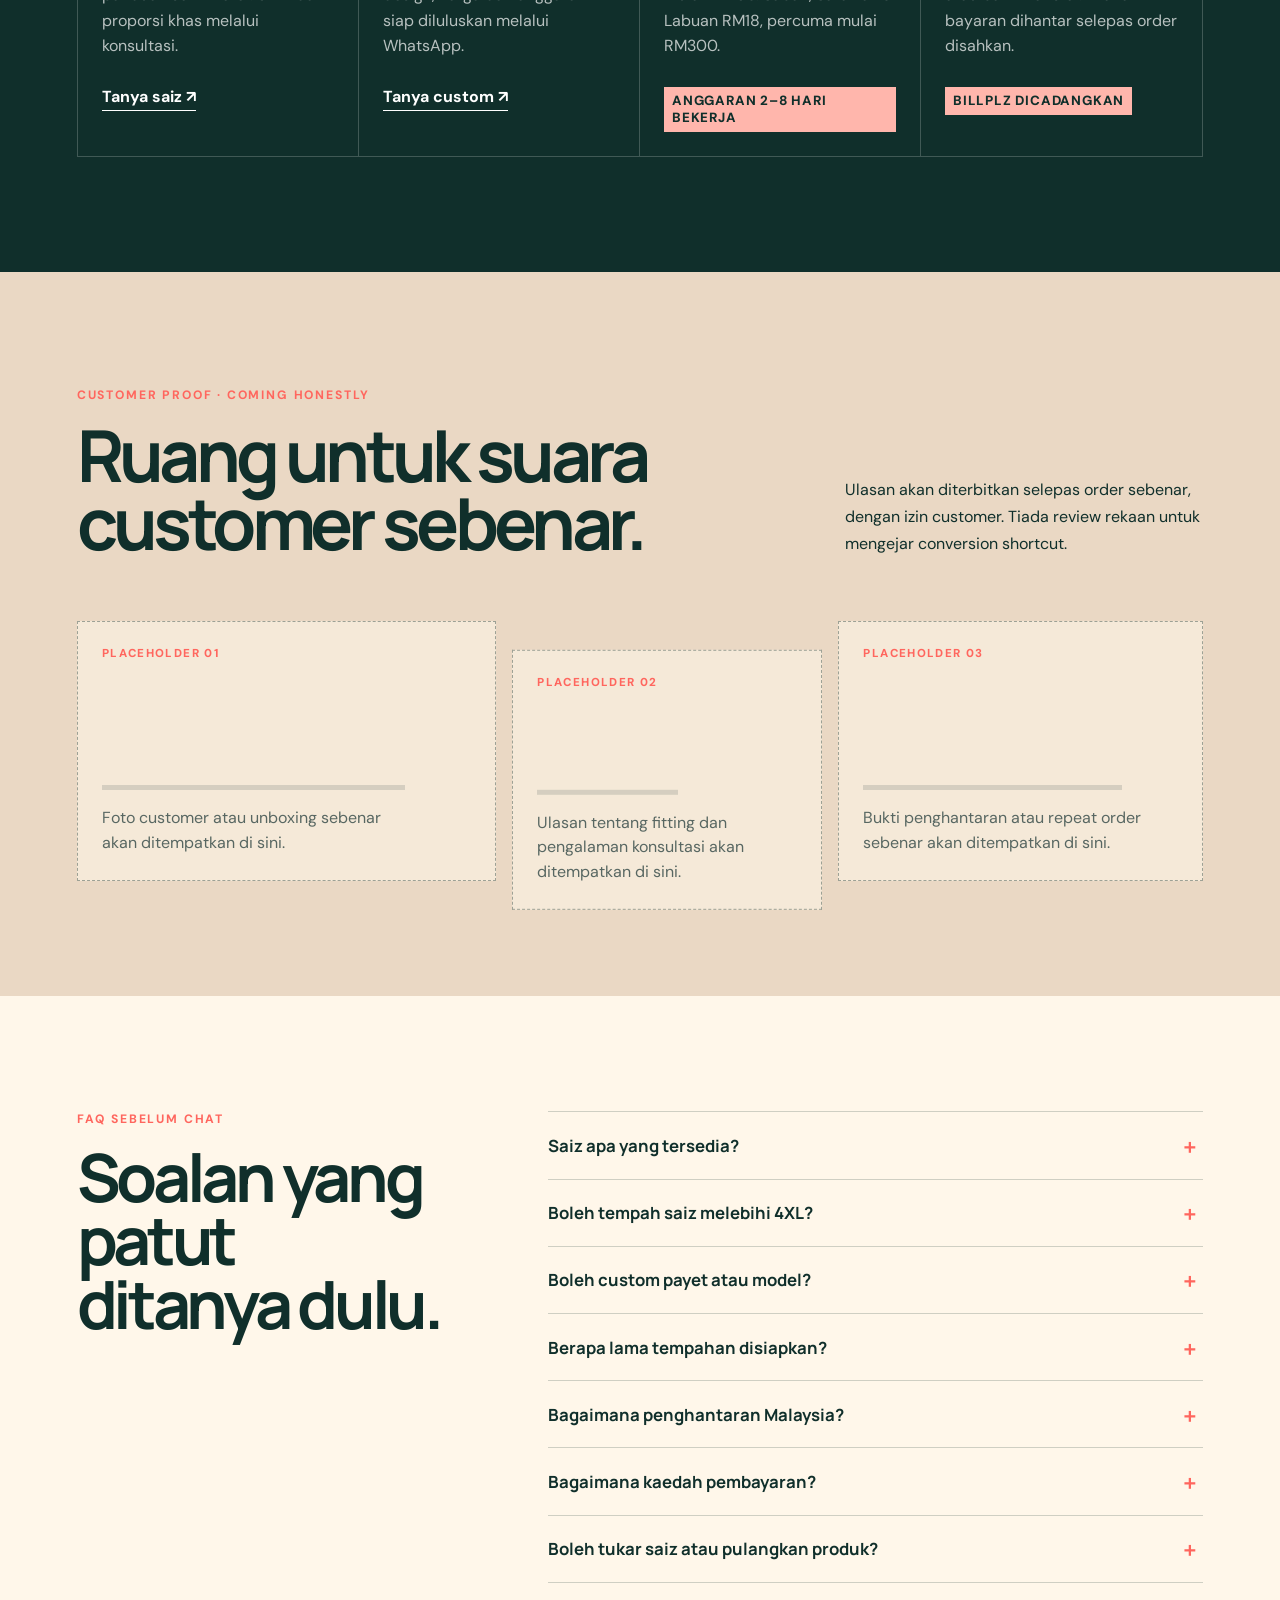
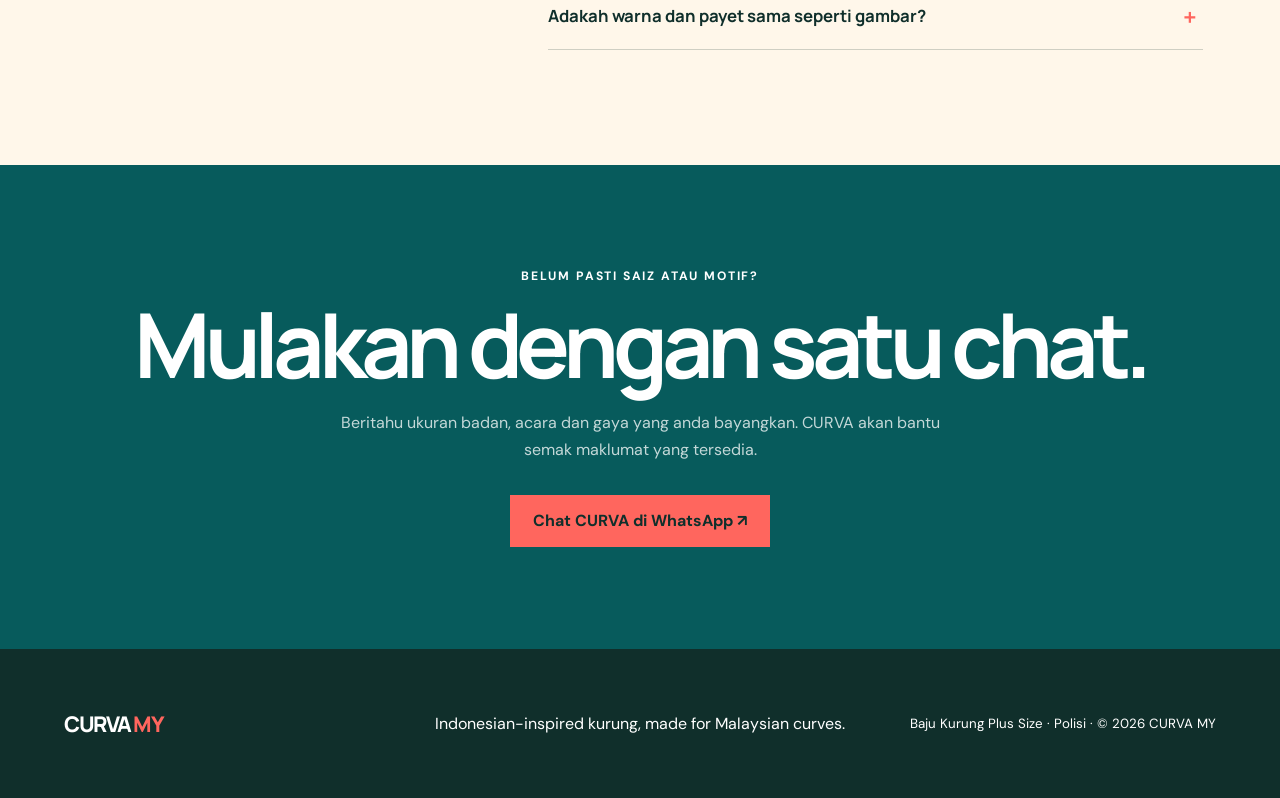
==== commit bcb19b97: "Complete provisional launch specification" ====
--- a/index.html
+++ b/index.html
@@ -18,6 +18,7 @@
   </head>
   <body data-page="homepage">
     <a class="skip-link" href="#main-content">Terus ke kandungan utama</a>
+    <div class="launch-draft" role="note">Pre-launch preview · harga, polisi dan ukuran di bawah ialah cadangan operasi untuk pengesahan akhir.</div>
     <header class="site-header">
       <a class="wordmark" href="#top" aria-label="CURVA MY home">CURVA <span>MY</span></a>
       <nav aria-label="Main navigation">
@@ -59,10 +60,10 @@
       </section>
 
       <section class="trust-ribbon" aria-label="Maklumat pembelian ringkas">
-        <div><span>01</span><strong>XXL–4XL</strong><small>Saiz ready yang dirancang</small></div>
-        <div><span>02</span><strong>5XL+ Custom</strong><small>Konsultasi ukuran melalui WhatsApp</small></div>
-        <div><span>03</span><strong>Malaysia</strong><small>Butiran penghantaran perlu disahkan</small></div>
-        <div><span>04</span><strong>Human support</strong><small>Tanya sebelum membuat keputusan</small></div>
+        <div><span>01</span><strong>XXL–4XL Ready</strong><small>Size chart dalam sentimeter</small></div>
+        <div><span>02</span><strong>5XL+ Custom</strong><small>Ukuran, payet dan model khas</small></div>
+        <div><span>03</span><strong>RM8 / RM18</strong><small>Semenanjung / Sabah, Sarawak & Labuan</small></div>
+        <div><span>04</span><strong>Isnin–Sabtu</strong><small>WhatsApp 10 pagi–7 malam MYT</small></div>
       </section>
 
       <section class="manifesto" aria-label="Brand statement">
@@ -98,19 +99,22 @@
           <article>
             <p class="product-number">KONSEP 01</p>
             <h3>Aruna Batik</h3>
-            <p>Konsep Kurung Kedah. Bahan, fungsi dan harga sedang menunggu pengesahan sampel.</p>
+            <p>Kurung Kedah dalam cadangan fabrik matte crepe. Entry piece untuk acara siang dan jemputan santai.</p>
+            <strong>RM159</strong>
             <a class="text-link wa-link" href="https://wa.me/6285860070439" data-wa-intent="Tanya konsep Aruna Batik">Tanya konsep ini ↗</a>
           </article>
           <article>
             <p class="product-number">KONSEP 02</p>
             <h3>Sari Draped</h3>
-            <p>Konsep kurung dengan drape boleh laras. Bahan, fungsi dan harga perlu disahkan.</p>
+            <p>Kurung moden dengan drape boleh laras dan cadangan fabrik soft crepe untuk jatuhan yang fluid.</p>
+            <strong>RM179</strong>
             <a class="text-link wa-link" href="https://wa.me/6285860070439" data-wa-intent="Tanya konsep Sari Draped">Tanya konsep ini ↗</a>
           </article>
           <article>
             <p class="product-number">KONSEP 03</p>
             <h3>Ratih Kebarung</h3>
-            <p>Konsep kebarung dengan fokus ruang dada. Bahan, sulaman dan harga perlu disahkan.</p>
+            <p>Kebarung premium dengan cadangan sulaman tonal dan struktur dada untuk acara yang lebih formal.</p>
+            <strong>RM219</strong>
             <a class="text-link wa-link" href="https://wa.me/6285860070439" data-wa-intent="Tanya konsep Ratih Kebarung">Tanya konsep ini ↗</a>
           </article>
         </div>
@@ -141,8 +145,8 @@
               <p class="product-number">PAYET 01</p>
               <h3>Rafflesia Orbit</h3>
               <p>Ledakan bunga abstrak dari bahu ke pinggul. Aneh, organik, dan susah dilupakan.</p>
-              <div class="payet-meta"><strong>Harga perlu disahkan</strong><span>Statement density</span></div>
-              <button class="button product-pick" type="button" data-pick="Rafflesia Orbit">Pilih motif ini</button>
+              <div class="payet-meta"><strong>+RM89</strong><span>Statement density</span></div>
+              <button class="button product-pick" type="button" data-pick="Rafflesia Orbit" data-price="89">Pilih motif ini</button>
             </div>
           </article>
 
@@ -155,8 +159,8 @@
               <p class="product-number">PAYET 02</p>
               <h3>Songket Circuit</h3>
               <p>Geometri songket yang terasa seperti circuit board. Dua garis panjang membantu efek visual lebih tinggi.</p>
-              <div class="payet-meta"><strong>Harga perlu disahkan</strong><span>Experimental density</span></div>
-              <button class="button product-pick" type="button" data-pick="Songket Circuit">Pilih motif ini</button>
+              <div class="payet-meta"><strong>+RM119</strong><span>Experimental density</span></div>
+              <button class="button product-pick" type="button" data-pick="Songket Circuit" data-price="119">Pilih motif ini</button>
             </div>
           </article>
 
@@ -169,8 +173,8 @@
               <p class="product-number">PAYET 03</p>
               <h3>Kunang-Kunang Rain</h3>
               <p>Jejak cahaya tropis yang jatuh tidak beraturan. Playful, lebih ringan, tetap unmistakably CURVA.</p>
-              <div class="payet-meta"><strong>Harga perlu disahkan</strong><span>Light density</span></div>
-              <button class="button product-pick" type="button" data-pick="Kunang-Kunang Rain">Pilih motif ini</button>
+              <div class="payet-meta"><strong>+RM59</strong><span>Light density</span></div>
+              <button class="button product-pick" type="button" data-pick="Kunang-Kunang Rain" data-price="59">Pilih motif ini</button>
             </div>
           </article>
         </div>
@@ -189,24 +193,24 @@
         <div class="spark-builder">
           <div class="builder-topline">
             <p>Aruna Deep Teal</p>
-            <span>Concept enquiry</span>
+            <span>Base RM159</span>
           </div>
           <div class="spark-options" role="radiogroup" aria-label="Pilih variasi payet">
-            <button class="spark-option" type="button" role="radio" aria-checked="false" data-name="Bare Mode">
+            <button class="spark-option" type="button" role="radio" aria-checked="false" data-name="Bare Mode" data-price="0">
               <span class="spark-swatch bare"></span>
-              <span><strong>Bare Mode</strong><small>Clean energy · harga perlu disahkan</small></span>
+              <span><strong>Bare Mode</strong><small>Clean energy · +RM0</small></span>
             </button>
-            <button class="spark-option selected" type="button" role="radio" aria-checked="true" data-name="Rafflesia Orbit">
+            <button class="spark-option selected" type="button" role="radio" aria-checked="true" data-name="Rafflesia Orbit" data-price="89">
               <span class="spark-swatch orbit"></span>
-              <span><strong>Rafflesia Orbit</strong><small>Organic statement · harga perlu disahkan</small></span>
+              <span><strong>Rafflesia Orbit</strong><small>Organic statement · +RM89</small></span>
             </button>
-            <button class="spark-option" type="button" role="radio" aria-checked="false" data-name="Songket Circuit">
+            <button class="spark-option" type="button" role="radio" aria-checked="false" data-name="Songket Circuit" data-price="119">
               <span class="spark-swatch meteor"></span>
-              <span><strong>Songket Circuit</strong><small>Geometric oddity · harga perlu disahkan</small></span>
+              <span><strong>Songket Circuit</strong><small>Geometric oddity · +RM119</small></span>
             </button>
-            <button class="spark-option" type="button" role="radio" aria-checked="false" data-name="Kunang-Kunang Rain">
+            <button class="spark-option" type="button" role="radio" aria-checked="false" data-name="Kunang-Kunang Rain" data-price="59">
               <span class="spark-swatch glitch"></span>
-              <span><strong>Kunang-Kunang Rain</strong><small>Tropical fall · harga perlu disahkan</small></span>
+              <span><strong>Kunang-Kunang Rain</strong><small>Tropical fall · +RM59</small></span>
             </button>
           </div>
           <div class="builder-total" aria-live="polite">
@@ -214,7 +218,7 @@
               <small>Pilihan anda</small>
               <p>Aruna + <span id="selected-spark">Rafflesia Orbit</span></p>
             </div>
-            <strong id="selection-status">Semak melalui WhatsApp</strong>
+            <strong id="total-price">RM248</strong>
           </div>
           <a class="button button-coral" id="whatsapp-order" href="https://wa.me/6285860070439" target="_blank" rel="noreferrer">
             Order melalui WhatsApp <span aria-hidden="true">↗</span>
@@ -240,14 +244,14 @@
               <tr><th>Saiz</th><th>Status</th><th>LD pakaian</th><th>Pinggang</th><th>Pinggul</th><th>Lengan atas</th><th>Panjang lengan</th><th>Panjang atasan</th></tr>
             </thead>
             <tbody>
-              <tr><th>XXL</th><td><span class="status-ready">Ready</span></td><td colspan="6">Ukuran cm perlu pengesahan sampel</td></tr>
-              <tr><th>3XL</th><td><span class="status-ready">Ready</span></td><td colspan="6">Ukuran cm perlu pengesahan sampel</td></tr>
-              <tr><th>4XL</th><td><span class="status-ready">Ready</span></td><td colspan="6">Ukuran cm perlu pengesahan sampel</td></tr>
+              <tr><th>XXL</th><td><span class="status-ready">Ready</span></td><td>116 cm</td><td>112 cm</td><td>126 cm</td><td>42 cm</td><td>58 cm</td><td>82 cm</td></tr>
+              <tr><th>3XL</th><td><span class="status-ready">Ready</span></td><td>124 cm</td><td>120 cm</td><td>134 cm</td><td>45 cm</td><td>59 cm</td><td>84 cm</td></tr>
+              <tr><th>4XL</th><td><span class="status-ready">Ready</span></td><td>132 cm</td><td>128 cm</td><td>142 cm</td><td>48 cm</td><td>60 cm</td><td>86 cm</td></tr>
               <tr class="custom-row"><th>5XL+</th><td><span class="status-custom">Custom</span></td><td colspan="6">Ikut ukuran badan · konsultasi melalui WhatsApp</td></tr>
             </tbody>
           </table>
         </div>
-        <p class="measurement-note"><strong>Maklumat diperlukan:</strong> masukkan ukuran pakaian sebenar selepas sampel fizikal diukur. Sehingga itu, customer boleh mendapatkan panduan saiz melalui WhatsApp.</p>
+        <p class="measurement-note"><strong>Cadangan spesifikasi sampel:</strong> semua angka ialah ukuran pakaian, bukan badan. Sahkan semula pada sampel fizikal sebelum membuka order. Toleransi jahitan yang dicadangkan ±2 cm.</p>
         <a class="button inline-wa wa-link" href="https://wa.me/6285860070439" data-wa-intent="Konsultasi saiz">Konsultasi saiz melalui WhatsApp ↗</a>
       </section>
 
@@ -260,9 +264,9 @@
           <a class="button button-coral wa-custom wa-link" href="https://wa.me/6285860070439" data-wa-intent="Konsultasi custom ukuran, payet atau model" target="_blank" rel="noreferrer">Konsultasi custom via WhatsApp ↗</a>
         </div>
         <div class="custom-options">
-          <article><span>01</span><h3>Custom Ukuran</h3><p>Untuk 5XL+ atau proporsi badan yang memerlukan pola khas.</p></article>
-          <article><span>02</span><h3>Custom Payet</h3><p>Pilih warna, kepadatan, placement dan tambahan charms yang lebih personal.</p></article>
-          <article><span>03</span><h3>Custom Model</h3><p>Bawa referensi siluetmu. Tim menilai struktur, bahan dan feasibility sebelum quote.</p></article>
+          <article><span>01</span><h3>Custom Ukuran · dari +RM49</h3><p>5XL–6XL dicadangkan +RM35; pola ukuran khas bermula +RM49. Anggaran 14–21 hari bekerja.</p></article>
+          <article><span>02</span><h3>Custom Payet · dari +RM79</h3><p>Warna, kepadatan, placement dan charms ditentukan sebelum quote. Anggaran 14–21 hari bekerja.</p></article>
+          <article><span>03</span><h3>Custom Model · dari RM299</h3><p>Harga akhir mengikuti struktur dan bahan yang diluluskan. Anggaran 21–30 hari bekerja.</p></article>
         </div>
       </section>
 
@@ -287,10 +291,10 @@
           <p>CURVA masih dalam fasa melengkapkan sampel dan operasi. Maklumat yang belum disahkan ditunjukkan secara terbuka supaya keputusan pembelian tidak dibina atas andaian.</p>
         </div>
         <div class="trust-grid">
-          <article><span aria-hidden="true">⌁</span><h3>Konsultasi saiz</h3><p>XXL–4XL dirancang sebagai ready size. Panduan ukuran sebenar menunggu pengesahan sampel.</p><a class="text-link wa-link" href="https://wa.me/6285860070439" data-wa-intent="Konsultasi saiz">Tanya saiz ↗</a></article>
-          <article><span aria-hidden="true">✦</span><h3>Custom studio</h3><p>5XL+, ukuran khas, payet dan model custom dibincangkan melalui WhatsApp sebelum quote.</p><a class="text-link wa-link" href="https://wa.me/6285860070439" data-wa-intent="Konsultasi custom">Tanya custom ↗</a></article>
-          <article><span aria-hidden="true">◌</span><h3>Penghantaran Malaysia</h3><p>Courier, liputan, kadar dan anggaran tempoh penghantaran masih memerlukan keputusan operasi.</p><small>Information required</small></article>
-          <article><span aria-hidden="true">◇</span><h3>Pembayaran</h3><p>Kaedah pembayaran dan proses pengesahan bayaran belum diputuskan untuk paparan awam.</p><small>Information required</small></article>
+          <article><span aria-hidden="true">⌁</span><h3>Konsultasi saiz</h3><p>XXL–4XL ready dengan panduan sentimeter. 5XL+ dan proporsi khas melalui konsultasi.</p><a class="text-link wa-link" href="https://wa.me/6285860070439" data-wa-intent="Konsultasi saiz">Tanya saiz ↗</a></article>
+          <article><span aria-hidden="true">✦</span><h3>Custom studio</h3><p>Deposit 50% selepas ukuran, design, harga dan anggaran siap diluluskan melalui WhatsApp.</p><a class="text-link wa-link" href="https://wa.me/6285860070439" data-wa-intent="Konsultasi custom">Tanya custom ↗</a></article>
+          <article><span aria-hidden="true">◌</span><h3>Penghantaran Malaysia</h3><p>Semenanjung RM8, percuma mulai RM180. Sabah, Sarawak & Labuan RM18, percuma mulai RM300.</p><small>Anggaran 2–8 hari bekerja</small></article>
+          <article><span aria-hidden="true">◇</span><h3>Pembayaran</h3><p>Online Banking FPX, DuitNow atau bank transfer. Arahan bayaran dihantar selepas order disahkan.</p><small>Billplz dicadangkan</small></article>
         </div>
       </section>
 
@@ -315,14 +319,14 @@
           <h2 id="faq-title">Soalan yang patut<br />ditanya dulu.</h2>
         </div>
         <div class="faq-list">
-          <details><summary>Saiz apa yang tersedia?</summary><p>XXL, 3XL dan 4XL dirancang sebagai ready size. Ukuran cm setiap saiz perlu disahkan selepas sampel fizikal tersedia.</p></details>
+          <details><summary>Saiz apa yang tersedia?</summary><p>XXL, 3XL dan 4XL tersedia sebagai ready size. 5XL–6XL dicadangkan dengan tambahan RM35; ukuran khas bermula +RM49. Gunakan ukuran pakaian pada size chart sebagai rujukan.</p></details>
           <details><summary>Boleh tempah saiz melebihi 4XL?</summary><p>Boleh dibincangkan melalui WhatsApp sebagai tempahan custom berdasarkan ukuran badan.</p></details>
-          <details><summary>Boleh custom payet atau model?</summary><p>Boleh dikonsultasikan. Warna, placement, bahan, feasibility, harga dan tempoh pengerjaan akan disahkan sebelum order.</p></details>
-          <details><summary>Berapa lama tempahan custom disiapkan?</summary><p><strong>Information required:</strong> production lead time belum diberikan.</p></details>
-          <details><summary>Adakah penghantaran tersedia ke seluruh Malaysia?</summary><p><strong>Information required:</strong> courier, coverage, kadar, Sabah/Sarawak dan anggaran penghantaran belum disahkan.</p></details>
-          <details><summary>Bagaimana kaedah pembayaran?</summary><p><strong>Information required:</strong> payment method dan proses pengesahan belum diputuskan untuk website.</p></details>
-          <details><summary>Boleh tukar saiz atau pulangkan produk?</summary><p><strong>Information required:</strong> polisi pertukaran, pemulangan dan syarat produk custom belum tersedia.</p></details>
-          <details><summary>Adakah warna dan payet sama seperti gambar?</summary><p>Semua imej semasa ditandai sebagai concept render. Warna, bahan dan detail produk akhir perlu disahkan melalui foto sampel sebenar sebelum pembelian.</p></details>
+          <details><summary>Boleh custom payet atau model?</summary><p>Boleh. Custom payet bermula +RM79 dan custom model bermula RM299. Harga akhir mengikuti bahan, density dan struktur yang dipersetujui.</p></details>
+          <details><summary>Berapa lama tempahan disiapkan?</summary><p>Ready item diproses dalam 1–2 hari bekerja. Custom ukuran atau payet dianggarkan 14–21 hari bekerja; custom model 21–30 hari bekerja selepas deposit dan spesifikasi disahkan.</p></details>
+          <details><summary>Bagaimana penghantaran Malaysia?</summary><p>Semenanjung Malaysia RM8 dengan anggaran 2–4 hari bekerja selepas dipos; percuma mulai RM180. Sabah, Sarawak dan Labuan RM18 dengan anggaran 4–8 hari bekerja; percuma mulai RM300.</p></details>
+          <details><summary>Bagaimana kaedah pembayaran?</summary><p>Online Banking FPX, DuitNow dan bank transfer dicadangkan. Ready order dibayar penuh; custom menggunakan deposit 50% dan baki sebelum penghantaran.</p></details>
+          <details><summary>Boleh tukar saiz atau pulangkan produk?</summary><p>Ready item boleh ditukar saiz dalam 7 hari kalendar jika belum dipakai, belum dicuci dan tag masih terpasang. Kos kiriman tukar saiz ditanggung customer. Custom tidak boleh ditukar kerana perubahan fikiran atau ukuran yang customer berikan. Produk cacat atau salah perlu dilaporkan dalam 48 jam.</p></details>
+          <details><summary>Adakah warna dan payet sama seperti gambar?</summary><p>Semua imej semasa ditandai sebagai concept render. Foto sampel sebenar wajib menggantikan render sebelum Sales Ads. Perbezaan kecil warna pada skrin boleh berlaku.</p></details>
         </div>
       </section>
 
@@ -337,7 +341,7 @@
     <footer>
       <a class="wordmark footer-mark" href="#top">CURVA <span>MY</span></a>
       <p>Indonesian-inspired kurung, made for Malaysian curves.</p>
-      <small><a href="baju-kurung-plus-size/">Baju Kurung Plus Size</a> · © <span id="year"></span> CURVA MY</small>
+      <small><a href="baju-kurung-plus-size/">Baju Kurung Plus Size</a> · <a href="policies/">Polisi</a> · © <span id="year"></span> CURVA MY</small>
     </footer>
 
     <a class="mobile-wa wa-link" href="https://wa.me/6285860070439" data-wa-intent="Sticky mobile WhatsApp" aria-label="Chat CURVA melalui WhatsApp">Chat WhatsApp <span aria-hidden="true">↗</span></a>
--- a/styles.css
+++ b/styles.css
@@ -23,6 +23,15 @@
 :focus-visible { outline: 3px solid var(--coral); outline-offset: 4px; }
 .skip-link { position: fixed; top: .75rem; left: .75rem; z-index: 100; padding: .75rem 1rem; color: white; background: var(--ink); transform: translateY(-180%); }
 .skip-link:focus { transform: translateY(0); }
+.launch-draft {
+  padding: .55rem 4vw;
+  color: #fff7ea;
+  background: #241811;
+  font-size: .76rem;
+  font-weight: 700;
+  line-height: 1.4;
+  text-align: center;
+}
 
 .site-header {
   height: 76px;
@@ -378,6 +387,24 @@
 .ads-faq { background: var(--cream); }
 .ads-final { background: var(--ink); }
 .ads-footer { background: #241811; }
+
+/* Purchase policy page */
+.policy-page { background: var(--paper); }
+.policy-header { position: sticky; top: 0; z-index: 30; display: flex; align-items: center; justify-content: space-between; min-height: 68px; padding: .8rem 5vw; border-bottom: 1px solid var(--line); background: rgba(255,247,234,.96); backdrop-filter: blur(12px); }
+.policy-header a:last-child { font-size: .86rem; font-weight: 800; }
+.policy-hero { padding: 7vw 7vw 5vw; color: white; background: var(--teal); }
+.policy-hero h1 { max-width: 900px; font-size: clamp(3.2rem, 7vw, 7rem); }
+.policy-hero > p:not(.eyebrow) { max-width: 720px; margin: 1.5rem 0 0; color: rgba(255,255,255,.76); line-height: 1.7; }
+.policy-content { padding: 6vw 7vw 9vw; }
+.policy-summary { max-width: 920px; margin-bottom: 3rem; padding: 1.2rem 1.4rem; border-left: 5px solid var(--coral); background: var(--cream); line-height: 1.7; }
+.policy-grid { display: grid; grid-template-columns: repeat(2, minmax(0, 1fr)); gap: 1rem; }
+.policy-card { padding: clamp(1.4rem, 3vw, 2.2rem); border: 1px solid var(--line); background: var(--cream); }
+.policy-card.wide { grid-column: 1 / -1; }
+.policy-card span { color: var(--coral); font-size: .75rem; font-weight: 800; letter-spacing: .1em; }
+.policy-card h2 { margin: 1.4rem 0 .8rem; font-size: clamp(1.5rem, 3vw, 2.3rem); }
+.policy-card p, .policy-card li { color: #50615d; line-height: 1.7; }
+.policy-card ul { margin: .8rem 0 0; padding-left: 1.2rem; }
+.policy-cta { margin-top: 2rem; }
 
 footer {
   display: grid;
@@ -463,6 +490,10 @@
   .ads-size-options article:last-child { border-bottom: 0; }
   .ads-trust-grid article { min-height: auto; }
   .ads-trust-grid p { margin-top: 1.5rem; }
+  .policy-hero { padding: 4.5rem 6vw 3.5rem; }
+  .policy-content { padding: 4rem 6vw 5rem; }
+  .policy-grid { grid-template-columns: 1fr; }
+  .policy-card.wide { grid-column: auto; }
 }
 
 @media (prefers-reduced-motion: reduce) {
